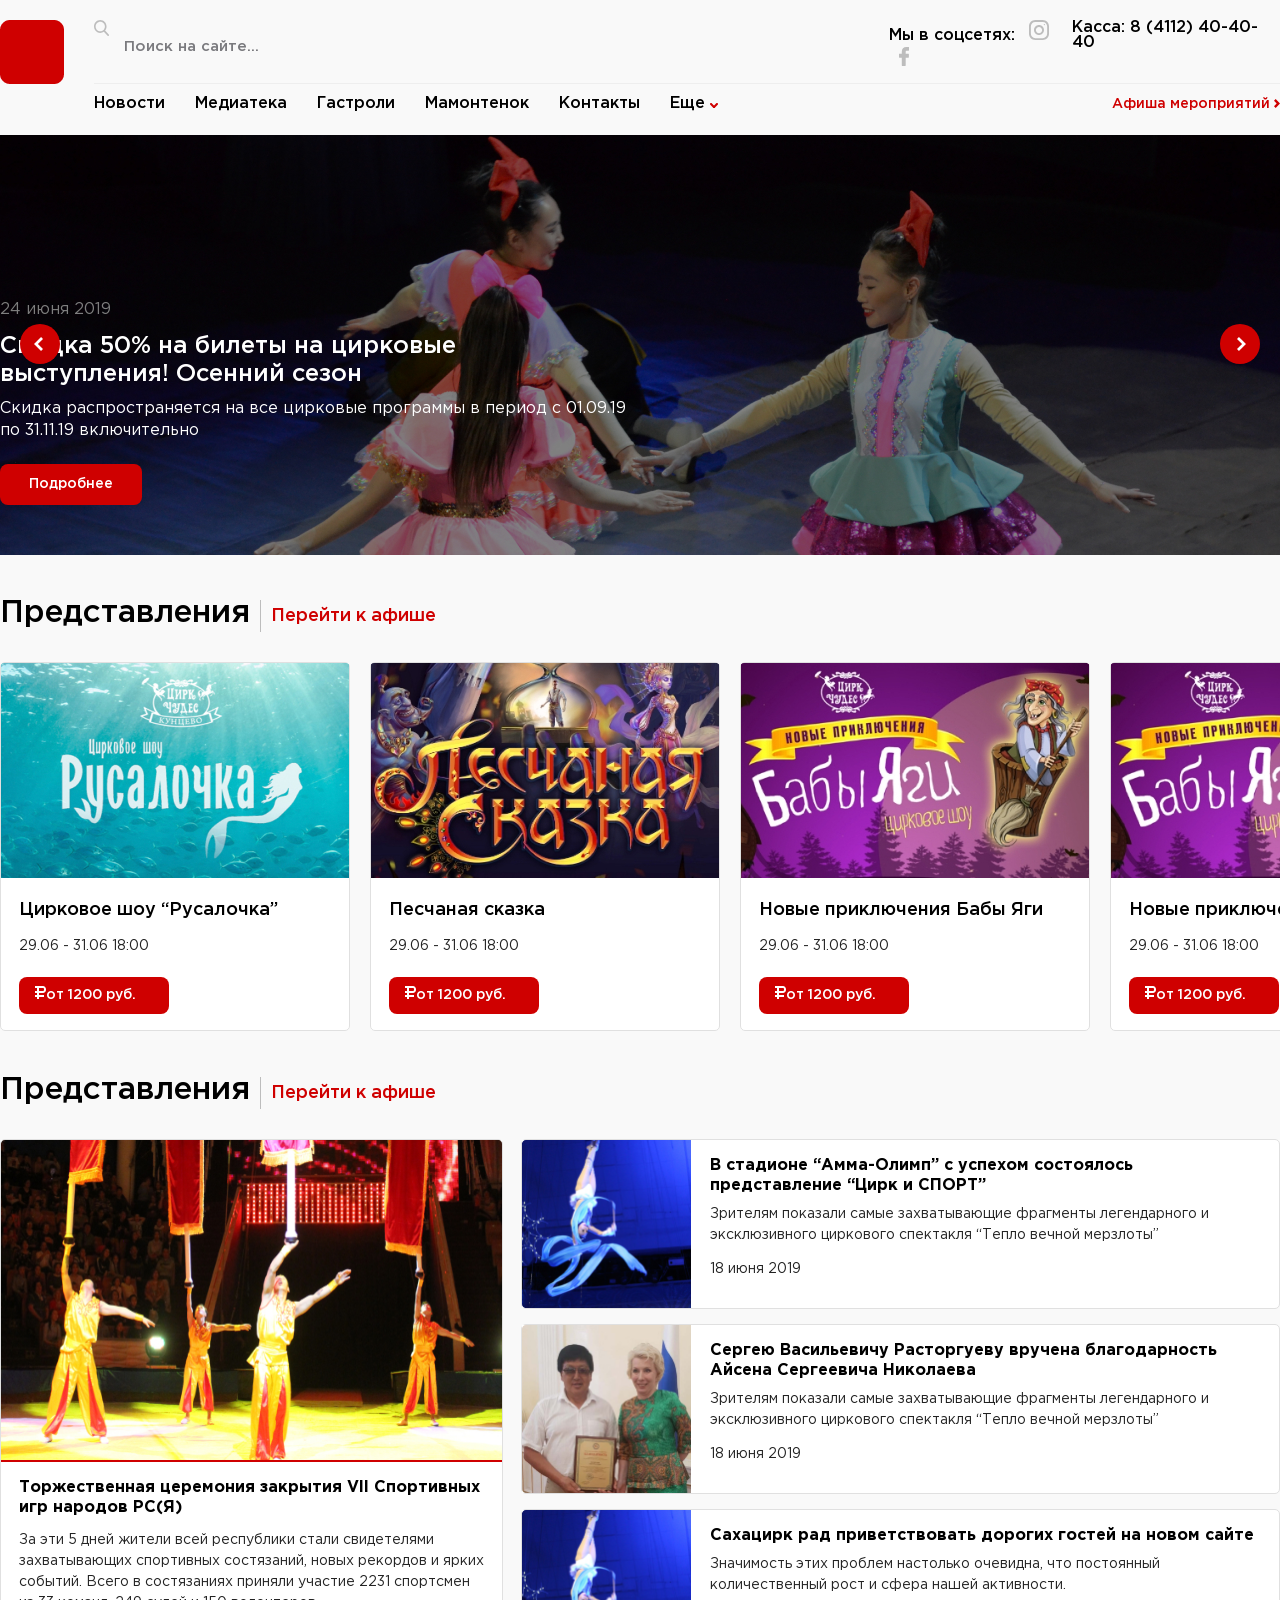
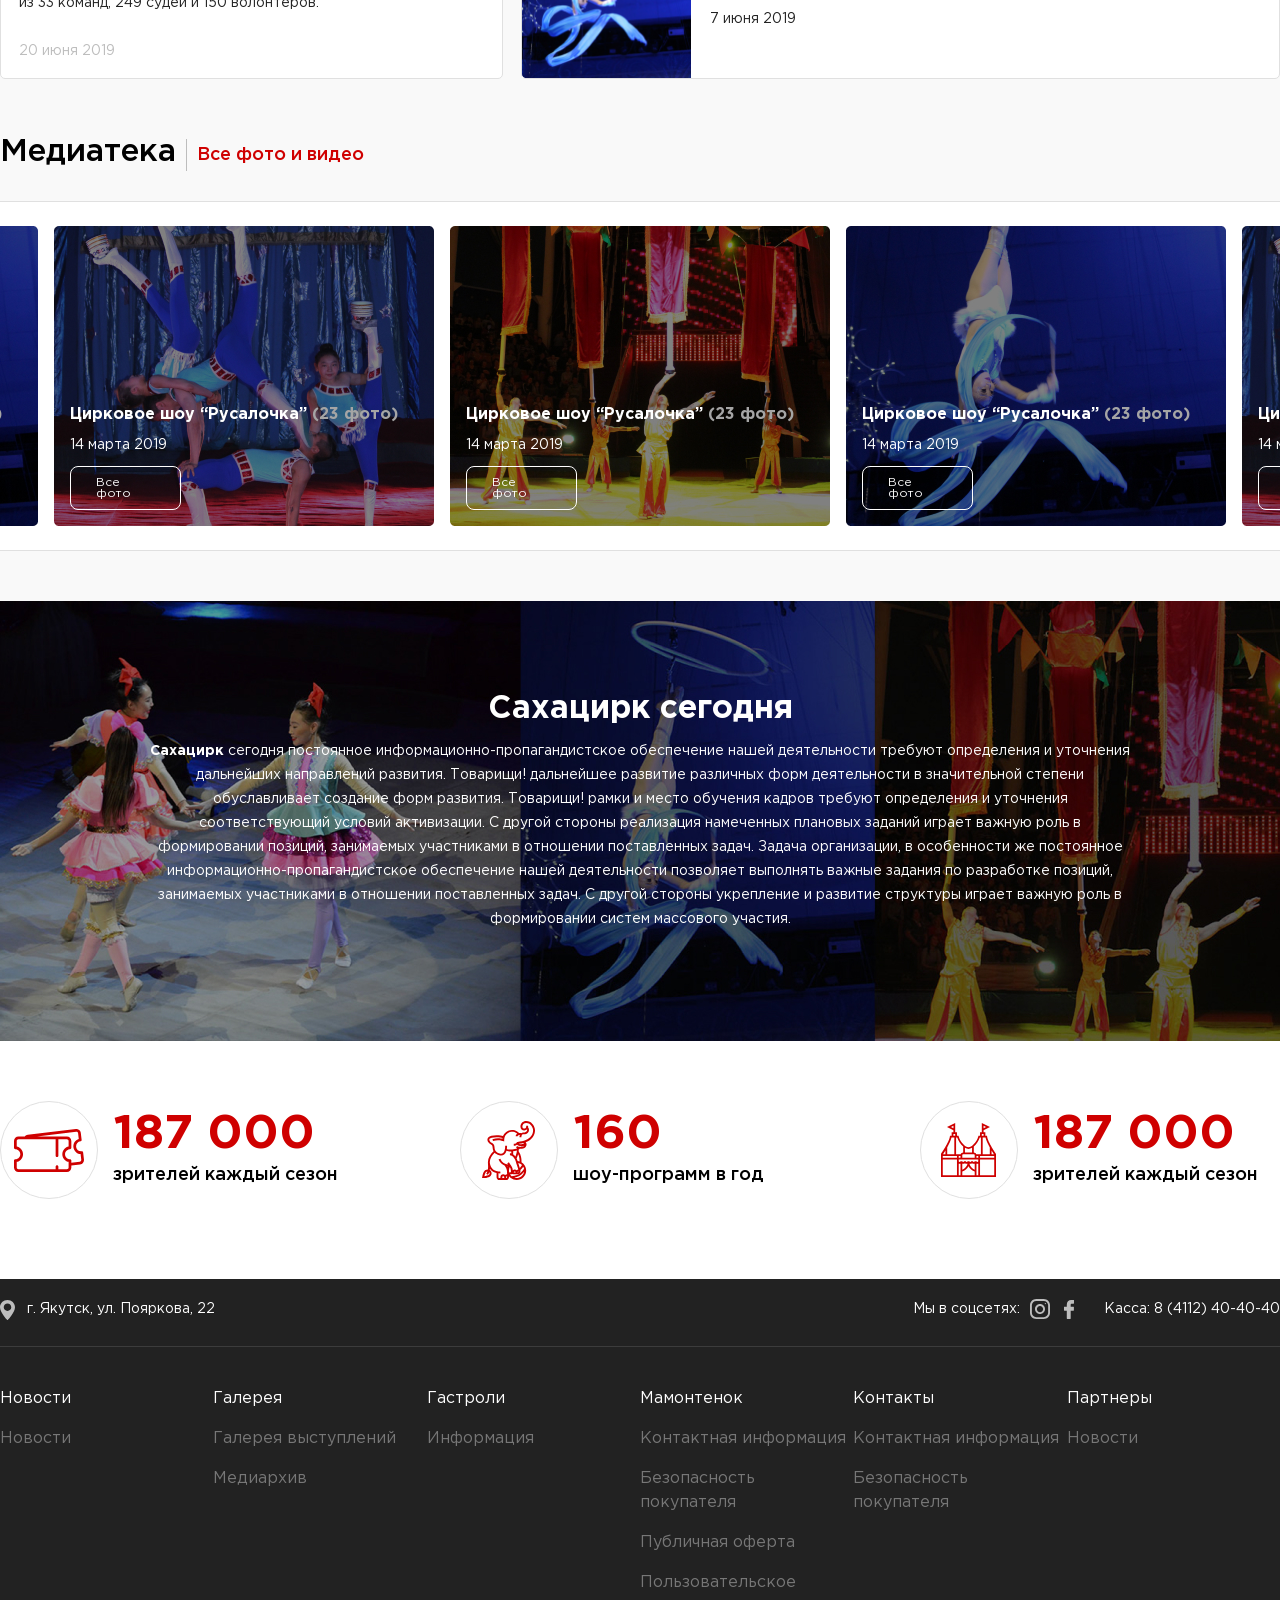
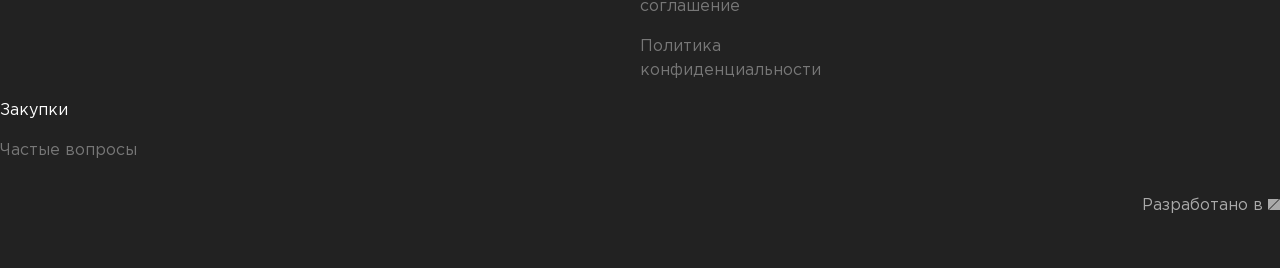
==== index.html @ 63c5b3e1 "цирк" ====
<!DOCTYPE html>
<html lang="ru" dir="ltr">
	<head>
		<meta charset="utf-8">
		<title>Сахацирк</title>
		<link href="https://fonts.googleapis.com/css?family=PT+Sans:400,700|Playfair+Display:400,700&display=swap&subset=cyrillic" rel="stylesheet">
		<link rel="stylesheet" href="vendor/foundation/css/foundation.css">
		<link rel="stylesheet" href="vendor/foundation/css/app.css">
		<link rel="stylesheet" type="text/css" href="vendor/slick/slick.css" />
		<link rel="stylesheet" href="style.css">
	</head>
	<body>
		<div class="wrap">
			<div class="container">
				<div class="header_inner">
					<div class="header_logo">
						<a href="#">
							<div class="header_logo_img">
								<img src="img/logo.png" alt="Бичик">
							</div>
						</a>
					</div>
					<div class="header_menu_inner">
						<div class="header_top_content">
							<form class="loop_inner" action="index.html" method="post">
								<img src="img/loop.svg" alt="">
								<input type="search" class="header_search" name="q" placeholder="Поиск на сайте...">
							</form>
							<div class="header_top_right">
								<div class="social_inner">
									<span>Мы в соцсетях:</span>
									<a href="#"><img src="img/insta.svg" alt="instagram"></a>
									<a href="#"><img src="img/facebook.svg" alt="facebook"></a>
								</div>
								<span>Касса: 8 (4112) 40-40-40</span>
							</div>
							<div class="border"></div>
						</div>
						<div class="header_bottom_content">
							<div class="header_bottom_menu">
								<ul>
									<li><a href="#">Новости</a></li>
									<li><a href="#">Медиатека</a></li>
									<li><a href="#">Гастроли</a></li>
									<li><a href="#">Мамонтенок</a></li>
									<li><a href="#">Контакты</a></li>
									<li><a href="#">Еще <img src="img/header_bottom_arrow.svg" alt=""></a></li>
								</ul>
							</div>
							<a href="#" class="header_afisha">Афиша мероприятий <img src="img/header_right_arrow.svg" alt=""></a>
						</div>
					</div>
				</div>
			</div>

			<!-- slide -->
			<div class="slide_inner">
				<div class="slide_content">
					<a href="#" class="arrow_left">
						<img src="img/arrow_left.svg" alt="">
					</a>
					<div class="slide_block">
						<div class="slide_img" style="background-image:url(./img/slide1.jpg)">
							<div class="slide_container">
								<div class="slide_text">
									<span class="slide_date">24 июня 2019</span>
									<h2>Скидка 50% на билеты на цирковые выступления! Осенний сезон</h2>
									<p>Скидка распространяется на все цирковые программы в период с 01.09.19 по 31.11.19 включительно</p>
									<a href="#">Подробнее</a>
								</div>
							</div>
						</div>
						<div class="slide_img" style="background-image:url(./img/slide1.jpg)">
							<div class="slide_container">
								<div class="slide_text">
									<span class="slide_date">24 июня 2019</span>
									<h2>Скидка 50% на билеты на цирковые выступления! Осенний сезон</h2>
									<p>Скидка распространяется на все цирковые программы в период с 01.09.19 по 31.11.19 включительно</p>
									<a href="#">Подробнее</a>
								</div>
							</div>
						</div>
					</div>
					<a href="#" class="arrow_right">
						<img src="img/arrow_right.svg" alt="">
					</a>
				</div>
			</div>

			<!-- afisha -->
			<div class="afisha_inner">
				<div class="container">
					<div class="title">
						<h4>Представления</h4>
						<div class="line"></div>
						<a href="#">Перейти к афише</a>
					</div>
				</div>
				<div class="afisha_container">
					<div class="afisha_slide">
						<div class="afisha_block">
							<div class="afisha_img" style="background-image:url(./img/afisha1.jpg)"></div>
							<div class="afisha_desc">
								<h3>Цирковое шоу “Русалочка”</h3>
								<div class="afisha_date_inner">
									<span class="afisha_date">29.06 - 31.06</span>
									<span class="afisha_time">18:00</span>
								</div>
								<a href="#">
									<span class="rubl"><img src="img/rubl.svg" alt=""></span>
									от 1200 руб.
								</a>
							</div>
						</div>
						<div class="afisha_block">
							<div class="afisha_img" style="background-image:url(./img/afisha2.jpg)"></div>
							<div class="afisha_desc">
								<h3>Песчаная сказка</h3>
								<div class="afisha_date_inner">
									<span class="afisha_date">29.06 - 31.06</span>
									<span class="afisha_time">18:00</span>
								</div>
								<a href="#">
									<span class="rubl"><img src="img/rubl.svg" alt=""></span>
									от 1200 руб.
								</a>
							</div>
						</div>
						<div class="afisha_block">
							<div class="afisha_img" style="background-image:url(./img/afisha3.jpg)"></div>
							<div class="afisha_desc">
								<h3>Новые приключения Бабы Яги</h3>
								<div class="afisha_date_inner">
									<span class="afisha_date">29.06 - 31.06</span>
									<span class="afisha_time">18:00</span>
								</div>
								<a href="#">
									<span class="rubl"><img src="img/rubl.svg" alt=""></span>
									от 1200 руб.
								</a>
							</div>
						</div>
						<div class="afisha_block">
							<div class="afisha_img" style="background-image:url(./img/afisha3.jpg)"></div>
							<div class="afisha_desc">
								<h3>Новые приключения Бабы Яги</h3>
								<div class="afisha_date_inner">
									<span class="afisha_date">29.06 - 31.06</span>
									<span class="afisha_time">18:00</span>
								</div>
								<a href="#">
									<span class="rubl"><img src="img/rubl.svg" alt=""></span>
									от 1200 руб.
								</a>
							</div>
						</div>
						<div class="afisha_block">
							<div class="afisha_img" style="background-image:url(./img/afisha3.jpg)"></div>
							<div class="afisha_desc">
								<h3>Новые приключения Бабы Яги</h3>
								<div class="afisha_date_inner">
									<span class="afisha_date">29.06 - 31.06</span>
									<span class="afisha_time">18:00</span>
								</div>
								<a href="#">
									<span class="rubl"><img src="img/rubl.svg" alt=""></span>
									от 1200 руб.
								</a>
							</div>
						</div>
						<div class="afisha_block">
							<div class="afisha_img" style="background-image:url(./img/afisha3.jpg)"></div>
							<div class="afisha_desc">
								<h3>Новые приключения Бабы Яги</h3>
								<div class="afisha_date_inner">
									<span class="afisha_date">29.06 - 31.06</span>
									<span class="afisha_time">18:00</span>
								</div>
								<a href="#">
									<span class="rubl"><img src="img/rubl.svg" alt=""></span>
									от 1200 руб.
								</a>
							</div>
						</div>
						<div class="afisha_block">
							<div class="afisha_img" style="background-image:url(./img/afisha3.jpg)"></div>
							<div class="afisha_desc">
								<h3>Новые приключения Бабы Яги</h3>
								<div class="afisha_date_inner">
									<span class="afisha_date">29.06 - 31.06</span>
									<span class="afisha_time">18:00</span>
								</div>
								<a href="#">
									<span class="rubl"><img src="img/rubl.svg" alt=""></span>
									от 1200 руб.
								</a>
							</div>
						</div>
						<div>
						</div>
					</div>
				</div>
			</div>

			<!-- news -->
			<div class="news_inner">
				<div class="container">
					<div class="title">
						<h4>Представления</h4>
						<div class="line"></div>
						<a href="#">Перейти к афише</a>
					</div>
					<div class="news_content">
						<div class="news_big">
							<div class="news_big_block">
								<a href="#" class="news_big_img">
									<img src="img/news_big1.jpg" alt="">
								</a>
								<div class="news_big_desc">
									<a href="#"><h3>Торжественная церемония закрытия VII Спортивных игр народов РС(Я)</h3></a>
									<div class="news_big_desc_content">
										<p>За эти 5 дней жители всей республики стали свидетелями захватывающих спортивных состязаний, новых рекордов и ярких событий. Всего в состязаниях приняли участие 2231 спортсмен из 33 команд, 249 судей и 150 волонтеров.</p>
									</div>
									<span class="news_big_date">20 июня 2019</span>
								</div>
							</div>
						</div>
						<div class="news_small">
							<div class="news_small_block">
								<a href="#" class="news_small_img">
									<img src="img/news_small1.jpg" alt="">
								</a>
								<div class="news_small_desc">
									<a href="#"><h3>В стадионе “Амма-Олимп” с успехом состоялось представление “Цирк и СПОРТ”</h3></a>
									<div class="news_small_content">
										<p>Зрителям показали самые захватывающие фрагменты легендарного и эксклюзивного циркового спектакля “Тепло вечной мерзлоты”</p>
									</div>
									<span class="news_small_date">18 июня 2019</span>
								</div>
							</div>
							<div class="news_small_block">
								<a href="#" class="news_small_img">
									<img src="img/news_small2.jpg" alt="">
								</a>
								<div class="news_small_desc">
									<a href="#"><h3>Сергею Васильевичу Расторгуеву вручена благодарность Айсена Сергеевича Николаева</h3></a>
									<div class="news_small_content">
										<p>Зрителям показали самые захватывающие фрагменты легендарного и эксклюзивного циркового спектакля “Тепло вечной мерзлоты”</p>
									</div>
									<span class="news_small_date">18 июня 2019</span>
								</div>
							</div>
							<div class="news_small_block">
								<a href="#" class="news_small_img">
									<img src="img/news_small3.jpg" alt="">
								</a>
								<div class="news_small_desc">
									<a href="#"><h3>Сахацирк рад приветствовать дорогих гостей на новом сайте</h3></a>
									<div class="news_small_content">
										<p>Значимость этих проблем настолько очевидна, что постоянный количественный рост и сфера нашей активности.</p>
									</div>
									<span class="news_small_date">7 июня 2019</span>
								</div>
							</div>
						</div>
					</div>
				</div>
			</div>

			<!-- media -->
			<div class="media_inner">
				<div class="container">
					<div class="title">
						<h4>Медиатека</h4>
						<div class="line"></div>
						<a href="#">Все фото и видео</a>
					</div>
				</div>
				<div class="media_container">
					<div class="media_slide">
						<div class="media_block">
							<div class="media_img" style="background-image:url(./img/media1.jpg)"></div>
							<div class="media_desc">
								<div class="media_title">
									<h3>Цирковое шоу “Русалочка” <span>(23 фото)</span></h3>
								</div>
								<span class="media_date">14 марта 2019</span>
								<a href="#">Все фото</a>
							</div>
						</div>
						<div class="media_block">
							<div class="media_img" style="background-image:url(./img/media2.jpg)"></div>
							<div class="media_desc">
								<div class="media_title">
									<h3>Цирковое шоу “Русалочка” <span>(23 фото)</span></h3>
								</div>
								<span class="media_date">14 марта 2019</span>
								<a href="#">Все фото</a>
							</div>
						</div>
						<div class="media_block">
							<div class="media_img" style="background-image:url(./img/media3.jpg)"></div>
							<div class="media_desc">
								<div class="media_title">
									<h3>Цирковое шоу “Русалочка” <span>(23 фото)</span></h3>
								</div>
								<span class="media_date">14 марта 2019</span>
								<a href="#">Все фото</a>
							</div>
						</div>
						<div class="media_block">
							<div class="media_img" style="background-image:url(./img/media1.jpg)"></div>
							<div class="media_desc">
								<div class="media_title">
									<h3>Цирковое шоу “Русалочка” <span>(23 фото)</span></h3>
								</div>
								<span class="media_date">14 марта 2019</span>
								<a href="#">Все фото</a>
							</div>
						</div>
						<div class="media_block">
							<div class="media_img" style="background-image:url(./img/media2.jpg)"></div>
							<div class="media_desc">
								<div class="media_title">
									<h3>Цирковое шоу “Русалочка” <span>(23 фото)</span></h3>
								</div>
								<span class="media_date">14 марта 2019</span>
								<a href="#">Все фото</a>
							</div>
						</div>
						<div class="media_block">
							<div class="media_img" style="background-image:url(./img/media3.jpg)"></div>
							<div class="media_desc">
								<div class="media_title">
									<h3>Цирковое шоу “Русалочка” <span>(23 фото)</span></h3>
								</div>
								<span class="media_date">14 марта 2019</span>
								<a href="#">Все фото</a>
							</div>
						</div>
					</div>
				</div>
			</div>

			<!-- banner -->
			<div class="banner_inner" style="background-image:url(./img/banner1.jpg)">
				<div class="banner_container">
					<span class="banner_title">Сахацирк сегодня</span>
					<div class="banner_desc">
						<p><b>Сахацирк</b> сегодня постоянное информационно-пропагандистское обеспечение нашей деятельности требуют определения и уточнения дальнейших направлений развития. Товарищи! дальнейшее развитие различных форм деятельности в значительной степени обуславливает создание форм развития. Товарищи! рамки и место обучения кадров требуют определения и уточнения соответствующий условий активизации. С другой стороны реализация намеченных плановых заданий играет важную роль в формировании позиций, занимаемых участниками в отношении поставленных задач. Задача организации, в особенности же постоянное информационно-пропагандистское обеспечение нашей деятельности позволяет выполнять важные задания по разработке позиций, занимаемых участниками в отношении поставленных задач. С другой стороны укрепление и развитие структуры играет важную роль в формировании систем массового участия.</p>
					</div>
				</div>
			</div>
			<div class="advan_inner">
				<div class="container">
					<div class="advan_content">
						<div class="advan_block">
							<div class="advan_img">
								<div class="advan_circle">
									<img src="img/advan1.svg" alt="">
								</div>
							</div>
							<div class="advan_desc">
								<span class="advan_col">187 000</span>
								<span class="advan_text">зрителей каждый сезон</span>
							</div>
						</div>
						<div class="advan_block">
							<div class="advan_img">
								<div class="advan_circle">
									<img src="img/advan2.svg" alt="">
								</div>
							</div>
							<div class="advan_desc">
								<span class="advan_col">160</span>
								<span class="advan_text">шоу-программ в год</span>
							</div>
						</div>
						<div class="advan_block">
							<div class="advan_img">
								<div class="advan_circle">
									<img src="img/advan3.svg" alt="">
								</div>
							</div>
							<div class="advan_desc">
								<span class="advan_col">187 000</span>
								<span class="advan_text">зрителей каждый сезон</span>
							</div>
						</div>
					</div>
				</div>
			</div>
			<!-- footer -->
			<div class="footer">
				<div class="footer_top_inner">
					<div class="container">
						<div class="footer_top">
							<div class="footer_left">
								<div class="footer_adress">
									<div class="footer_adress_img">
										<img src="img/adress.svg" alt="">
									</div>
									<div class="footer_adress_desc">
										<span>г. Якутск, ул. Пояркова, 22</span>
									</div>
								</div>
							</div>
							<div class="footer_right">
								<div class="footer_social">
									<span>Мы в соцсетях:</span>
									<div class="footer_social_img">
										<a href="#"><img src="img/instagram.svg" alt=""></a>
										<a href="#"><img src="img/ffacebook.svg" alt=""></a>
									</div>
								</div>
								<span class="footer_kassa">Касса: 8 (4112) 40-40-40</span>
							</div>
						</div>
					</div>
				</div>
				<div class="container">
					<div class="footer_bottom">
						<div class="footer_block">
							<span class="footer_block_title">Новости</span>
							<ul>
								<li><a href="#">Новости</a></li>
							</ul>
						</div>
						<div class="footer_block">
							<span class="footer_block_title">Галерея</span>
							<ul>
								<li><a href="#">Галерея выступлений</a></li>
								<li><a href="#">Медиархив</a></li>
							</ul>
						</div>
						<div class="footer_block">
							<span class="footer_block_title">Гастроли</span>
							<ul>
								<li><a href="#">Информация </a></li>
							</ul>
						</div>
						<div class="footer_block">
							<span class="footer_block_title">Мамонтенок</span>
							<ul>
								<li><a href="#">Контактная информация</a></li>
								<li><a href="#">Безопасность покупателя</a></li>
								<li><a href="#">Публичная оферта</a></li>
								<li><a href="#">Пользовательское соглашение</a></li>
								<li><a href="#">Политика конфиденциальности</a></li>
							</ul>
						</div>
						<div class="footer_block">
							<span class="footer_block_title">Контакты</span>
							<ul>
								<li><a href="#">Контактная информация</a></li>
								<li><a href="#">Безопасность покупателя</a></li>
							</ul>
						</div>
						<div class="footer_block">
							<span class="footer_block_title">Партнеры</span>
							<ul>
								<li><a href="#">Новости</a></li>
							</ul>
						</div>
						<div class="footer_block">
							<span class="footer_block_title">Закупки</span>
							<ul>
								<li><a href="#">Частые вопросы</a></li>
							</ul>
						</div>
					</div>
				</div>
				<div class="container">
					<div class="copyright">
						<div class="platforma">
							<a href="#">Разработано в <img src="img/platforma.svg" alt=""></a>
						</div>
					</div>
				</div>
			</div>
		</div>
	</body>

	<script src="vendor/foundation/js/vendor/jquery.js"></script>
	<script src="vendor/foundation/js/vendor/what-input.js"></script>
	<script src="vendor/foundation/js/vendor/foundation.js"></script>
	<script src="vendor/foundation/js/app.js"></script>
	<script type="text/javascript" src="vendor/slick/slick.min.js"></script>
	<script src="main.js"></script>
	<script type="text/javascript">
		$('.header_search').focus(function() {
			$('.border').addClass('active');
		});
		$('.header_search').focusout(function() {
			$('.border').removeClass('active');
		});
		$('.slide_block').slick({
			slidesToShow: 1,
			slidesToScroll: 1,
			arrows: true,
			fade: false,
			dots: false,
			centerMode: false,
			infinite: false,
			prevArrow: $('.arrow_left'),
			nextArrow: $('.arrow_right'),
		});
		$('.media_slide').slick({
			slidesToShow: 4,
			arrows: true,
			fade: false,
			dots: false,
			centerMode: true,
			infinite: true,
			variableWidth: true,
			prevArrow: $('.arrow_left'),
			nextArrow: $('.arrow_right'),
		});
		$('.afisha_slide').slick({
			slidesToShow: 5,
			variableWidth: true,
			arrows: false,
			fade: false,
			centerMode: false,
			infinite: false,
		});
	</script>
</html>
---- style.css ----
@font-face {
	font-family: 'GothamPro';
	src: url('vendor/fonts/GothamPro.eot');
	src: url('vendor/fonts/GothamPro.eot?#iefix') format('embedded-opentype'),
	url('vendor/fonts/GothamPro.woff') format('woff'),
	url('vendor/fonts/GothamPro.ttf') format('truetype');
	font-weight: normal;
	font-style: normal;
}
@font-face {
	font-family: 'GothamPro';
	src: url('vendor/fonts/GothamPro-Medium.eot');
	src: url('vendor/fonts/GothamPro-Medium.eot?#iefix') format('embedded-opentype'),
	url('vendor/fonts/GothamPro-Medium.woff') format('woff'),
	url('vendor/fonts/GothamPro-Medium.ttf') format('truetype');
	font-weight: 500;
	font-style: normal;
}
@font-face {
	font-family: 'GothamPro';
	src: url('vendor/fonts/GothamPro-Bold.eot');
	src: url('vendor/fonts/GothamPro-Bold.eot?#iefix') format('embedded-opentype'),
	url('vendor/fonts/GothamPro-Bold.woff') format('woff'),
	url('vendor/fonts/GothamPro-Bold.ttf') format('truetype');
	font-weight: bold;
	font-style: normal;
}
* {
    box-sizing: border-box;
}
body {
	font-family: 'GothamPro', sans-serif;
	font-size: 14px;
	color: #222222;
	position: relative;
	padding: 0;
	margin: 0;
}
a {
	text-decoration: none;
    color: #000;
}
a:hover {
    text-decoration: none;
    color: #CF0000;
}
ul, ol {
	list-style-type: none;
	padding: 0;
	margin: 0;
}
input::placeholder {
	font-size: 15px;
	text-align: left;
	color: #7A7A7E;
}
input[type="search"]::-webkit-search-decoration,
input[type="search"]::-webkit-search-cancel-button,
input[type="search"]::-webkit-search-results-button,
input[type="search"]::-webkit-search-results-decoration {
	display: none;
}
.wrap {
    background: #F9F9F9;
}
.container {
    margin: 0 auto;
    max-width: 1440px;
}
/* header */
.header_inner {
    display: flex;
    flex-direction: row;
    padding-top: 20px;
    padding-bottom: 20px;
}
.header_logo {
    width: 94px;
}
.header_menu_inner {
    flex: 1;
}
.header_top_content {
    display: flex;
    flex-direction: row;
    border-bottom: 1px solid #eee;
    padding-bottom: 10px;
	position: relative;
}
.header_bottom_content {
    display: flex;
    flex-direction: row;
    justify-content: space-between;
    padding-top: 10px;
}
.header_bottom_menu ul {
    display: flex;
    flex-direction: row;
}
.header_bottom_menu ul li {
    margin-right: 30px;
}
.header_bottom_menu ul li a {
    font-size: 16px;
    font-weight: bold;
    line-height: 15px;
    color: #000;
    font-weight: 500;
}
.header_bottom_menu ul li a:hover {
    color: #CF0000;
}
.loop_inner {
    flex: 1;
    display: flex;
    flex-direction: row;
}
.loop_inner img {
	width: 16px;
}
.loop_inner input[type=search] {
	border: none;
	outline: none;
	font-size: 16px;
	line-height: 15px;
	color: #000;
	background-color: transparent;
	flex: 1;
	padding-left: 15px;
	font-weight: 500;
}
.border {
	display: block;
    position: absolute;
    height: 1px;
    width: 100%;
    top: 100%;
    background: #CF0000;
    transform: scaleX(0);
    transition: transform 0.7s;
    transform-origin:  0% 50%;
}
.border.active {
	transform: scaleX(1);
}
.loop_inner input[type=search]::placeholder {
	font-weight: 500;
}
.header_top_right {
    display: flex;
    flex-direction: row;
    justify-content: space-between;
    width: 33%;
}
.header_top_right span {
	font-size: 16px;
	line-height: 15px;
	color: #000000;
	font-weight: 500;
}
.header_afisha {
    color: #CF0000;
    font-weight: 500;
}
.header_afisha:hover {
    color: #B50000;
}
.social_inner a {
	margin-left: 10px;
}
.social_inner a:hover img svg {
	fill: #CF0000;
}
/* slide */
.slide_img {
	height: 420px;
	width: 100%;
	background-position: center;
	background-repeat: no-repeat;
	background-size: cover;
}
.slide_img img {
	width: 100%;
}
.slide_container {
	max-width: 1440px;
	margin: 0 auto;
	color: #fff;
	width: 100%;
}
.slide_block {
	width: 100%;
	overflow: hidden;
	height: 420px;
    visibility: hidden;
    opacity: 0;
    transition: visibility 0s linear 300ms, opacity 300ms;
}
.slide_block.slick-initialized {
    visibility: visible;
    opacity: 1;
    transition: visibility 0s linear 0s, opacity 300ms;
}
.slide_text {
    display: flex;
    flex-direction: column;
    height: 100%;
    justify-content: flex-end;
	padding-bottom: 50px;
	max-width: 631px;
}
.slide_text a {
	color: #fff;
	background: #CF0000;
	border-radius: 8px;
	padding: 10px 25px;
	font-weight: 500;
	width: 142px;
	text-align: center;
}
.slide_text a:hover {
	background: #B50000;
}
.slide_text h2 {
	font-size: 24px;
	line-height: 28px;
	color: #FFFFFF;
	margin-top: 12px;
	margin-bottom: 10px;
	font-weight: 500;
}
.slide_text p {
	font-size: 16px;
	line-height: 22px;
	color: #FFFFFF;
	margin-bottom: 22px;
	margin-top: 0;
}
.slide_date {
	font-size: 16px;
	line-height: 20px;
	color: #7E7E7E;
}
.arrow_left {
	width: 40px;
	height: 40px;
	display: flex;
	align-items: center;
	justify-content: center;
	position: absolute;
	left: 20px;
	top: 45%;
	background: #CF0000;
	border-radius: 50%;
	z-index: 11;
	padding-right: 3px;
}
.arrow_right:hover, .arrow_right:hover {
	background: #B50000;
}
.arrow_right {
	width: 40px;
	height: 40px;
	display: flex;
	align-items: center;
	justify-content: center;
	position: absolute;
	right: 20px;
	top: 45%;
	background: #CF0000;
	border-radius: 50%;
	z-index: 11;
	padding-left: 3px;
}
.slide_content {
	position: relative;
}
.slide_block .slick-dots {
	position: absolute;
	display: flex;
	flex-direction: row;
	right: 200px;
	bottom: 50px;
}
.slide_block .slick-dots li {
	display: flex;
	align-items: center;
	justify-content: center;
	margin-right: 12px;
}
.slide_block .slick-dots li button {
	background: #808080;
	border-radius: 50%;
	width: 6px;
	height: 6px;
	text-indent: -1000px;
	cursor: pointer;
}
.slide_block .slick-dots li.slick-active button {
	background: #CF0000;
	border-radius: 50%;
	width: 12px;
	height: 12px;
}
/* title */
.title {
	display: flex;
	flex-direction: row;
	margin-top: 45px;
	margin-bottom: 30px;
}
.title h4 {
	font-size: 32px;
	line-height: 26px;
	font-weight: 500;
	color: #000000;
	margin: 0;
}
.title a {
	font-weight: 500;
	font-size: 18px;
	line-height: 26px;
	color: #CF0000;
	padding-top: 3px;
}
.title a:hover {
	color: #B50000;
}
.line {
	margin-left: 10px;
	margin-right: 10px;
	width: 1px;
	height: 32px;
	background: #BDBDBD;
}
/* afisha */
.afisha_container {
	max-width: 100%;
	overflow: hidden;
	height: 370px;
}
.afisha_block {
	background: #FFFFFF;
	border: 1px solid #E0E0E0;
	box-sizing: border-box;
	border-radius: 5px;
	width: 350px!important;
	display: flex;
	flex-direction: column;
	margin-right: 20px;
}
.afisha_img {
	height: 215px;
	width: 100%;
	background-size: cover;
	background-repeat: no-repeat;
	background-position: center;
}
.afisha_desc h3 {
	font-size: 18px;
	line-height: 32px;
	color: #000000;
	font-weight: 500;
	margin-top: 0;
	margin-bottom: 10px;
}
.afisha_slide {
	overflow: hidden;
	visibility: hidden;
	opacity: 1;
	transition: visibility 0s linear 300ms, opacity 300ms;
}
.afisha_slide.slick-initialized {
    visibility: visible;
    opacity: 1;
    transition: visibility 0s linear 0s, opacity 300ms;
}
.afisha_slide .slick-list  {
	max-width: 1440px;
	margin: 0 auto;
	width: 100%;
	overflow: visible;
}
.afisha_desc {
	padding: 16px 18px;
}
.afisha_desc a {
	background: #CF0000;
	border-radius: 8px;
	padding: 8px 16px;
	color: #fff;
	font-weight: 500;
	max-width: 150px;
	display: flex;
	flex-direction: row;
	align-items: center;
	margin-top: 20px;
}
.afisha_desc a:hover {
	background: #B50000;
}
.afisha_desc img {
	margin-right: 15px;
}
/* news */
.news_content {
	display: flex;
	flex-direction: row;
}
.news_big {
	width: 40%;
	padding-right: 9px;
}
.news_big_block {
	background-color: #fff;
	border: 1px solid #E0E0E0;
	border-radius: 5px;
	display: flex;
	flex-direction: column;
}
.news_big_img {
	border-bottom: 2px solid #CF0000;
}
.news_big_img img {
	width: 100%;
	height: 320px;
}
.news_big_date {
	font-size: 14px;
	line-height: 22px;
	color: #BDBDBD;
}
.news_big_desc {
    padding: 16px 18px;
	display: flex;
	flex-direction: column;
}
.news_big_desc a:hover h3 {
	color: #CF0000;
}
.news_big_desc h3 {
	margin-top: 0;
	margin-bottom: 12px;
	font-size: 16px;
	line-height: 20px;
	color: #000000;
}
.news_big_desc_content {
	height: 110px;
}
.news_big_desc_content p {
	margin-top: 0;
}
.news_small {
	width: 60%;
	padding-left: 9px;
}
.news_small_block {
	display: flex;
	flex-direction: row;
	height: 170px;
	margin-bottom: 15px;
	background-color: #fff;
	border: 1px solid #E0E0E0;
	border-radius: 5px;
}
.news_small_desc {
	flex: 1;
	padding: 16px 18px;
}
.news_small_img {
	width: 170px;
}
.news_small_desc h3 {
	font-size: 16px;
	line-height: 20px;
	color: #000000;
	margin-top: 0;
	margin-bottom: 8px;
}
.news_small_desc a:hover h3 {
	color: #CF0000;
}
.news_small_img img {
	height: 100%;
}
.news_small_content p {
	margin-top: 0;
	margin-bottom: 13px;
}
/* media */
.media_block {
    display: flex;
    flex-direction: column;
    width: 380px!important;
    height: 300px;
    position: relative;
    border-radius: 5px;
    justify-content: flex-end;
    margin-left: 8px;
    margin-right: 8px;
}
.media_img {
	position: absolute;
	width: 100%;
	height: 100%;
	background-repeat: no-repeat;
	background-size: cover;
	background-position: center;
}
.media_desc {
	display: flex;
	flex-direction: column;
	z-index: 11;
	color: #fff;
	padding: 16px;
}
.media_desc a {
	color: #fff;
	font-size: 12px;
	line-height: 11px;
	color: #FFFFFF;
	padding: 10px 25px;
	border: 1px solid #fff;
	border-radius: 8px;
	width: 111px;
}
.media_desc a:hover {
	background-color: #CF0000;
	border-color: transparent;
}
.media_slide {
	visibility: hidden;
    opacity: 0;
    transition: visibility 0s linear 300ms, opacity 300ms;
}
.media_slide.slick-initialized {
    visibility: visible;
    opacity: 1;
    transition: visibility 0s linear 0s, opacity 300ms;
}
.media_container {
	border-top: 1px solid #E0E0E0;
	border-bottom: 1px solid #E0E0E0;
	background-color: #fff;
	padding-top: 24px;
	padding-bottom: 24px;
	height: 350px;
	overflow: hidden;
}
.media_date {
	margin-bottom: 10px;
}
.media_title {
}
.media_title h3 {
	font-size: 16px;
	line-height: 20px;
	color: #FFFFFF;
	margin-bottom: 10px;
	margin-top: 10px;
}
.media_title h3 span {
	color: #A5A5A5;
}
/* banner */
.banner_inner {
	background-repeat: no-repeat;
	background-size: cover;
	background-position: center;
	height: 440px;
	display: flex;
	justify-content: center;
	align-items: center;
	color: #fff;
	margin-top: 50px;
}
.banner_container {
	max-width: 980px;
	text-align: center;
}
.banner_title {
	font-size: 32px;
	line-height: 24px;
	text-align: center;
	color: #FFFFFF;
	font-weight: bold;
	margin-bottom: 38px;
}
.banner_desc {
	font-size: 14px;
	line-height: 24px;
	text-align: center;
	color: #FFFFFF;
}
/* advantages */
.advan_inner {
	background-color: #fff;
	padding-top: 60px;
	padding-bottom: 80px;
}
.advan_content {
	display: flex;
	flex-direction: row;
	margin-left: -50px;
	margin-right: -50px;
}
.advan_block {
	display: flex;
	flex-direction: row;
	width: 33.3333%;
	padding-left: 50px;
	padding-right: 50px;
}
.advan_img {
	width: 98px;
	height: 98px;
}
.advan_circle {
	width: 100%;
	height: 100%;
	border: 1px solid #E0E0E0;
	border-radius: 50%;
	display: flex;
	align-items: center;
	justify-content: center;
}
.advan_desc {
	display: flex;
	flex-direction: column;
	justify-content: center;
	padding-left: 15px;
}
.advan_col {
	font-size: 48px;
	line-height: normal;
	display: flex;
	color: #CF0000;
	margin-top: 0;
	margin-bottom: 4px;
	font-weight: bold;
}
.advan_text {
	font-size: 18px;
	line-height: 26px;
	display: flex;
	font-weight: 500;
	color: #000000;
}
/* footer */
.footer {
	background-color: #222;
	color: #fff;
}
.footer_top {
	display: flex;
	flex-direction: row;
	justify-content: space-between;
	padding-top: 20px;
	padding-bottom: 20px;
}
.footer_top_inner {
	border-bottom: 1px solid #3C3C3C;
}
.footer_adress {
	display: flex;
	flex-direction: row;
}
.footer_adress_img {
	display: flex;
	align-items: center;
	justify-content: center;
	padding-right: 12px;
}
.footer_right {
	display: flex;
	flex-direction: row;
}
.footer_social {
	display: flex;
	flex-direction: row;
	padding-right: 30px;
}
.footer_social_img a {
	margin-left: 10px;
}
.footer_social_img a:hover img svg {
	fill: #CF0000;
}
.footer_bottom {
	display: flex;
	flex-direction: row;
	flex-wrap: wrap;
	padding-top: 40px;
}
.footer_block {
	width: 16.6666%;
	font-size: 16px;
	line-height: 24px;
}
.footer_block_title {
	color: #fff;
	margin-bottom: 16px;
	display: flex;
}
.footer_block ul li {
	margin-bottom: 16px;
}
.footer_block ul li a {
	color: #777777;
}
.footer_block ul li a:hover {
	color: #fff;
}
.copyright {
	padding-bottom: 50px;
}
.platforma {
	display: flex;
    justify-content: flex-end;
	font-size: 16px;
	padding-top: 15px;
}
.platforma a {
	color: #aaa;
}
.platforma a img {
	margin-left: 10px;
}
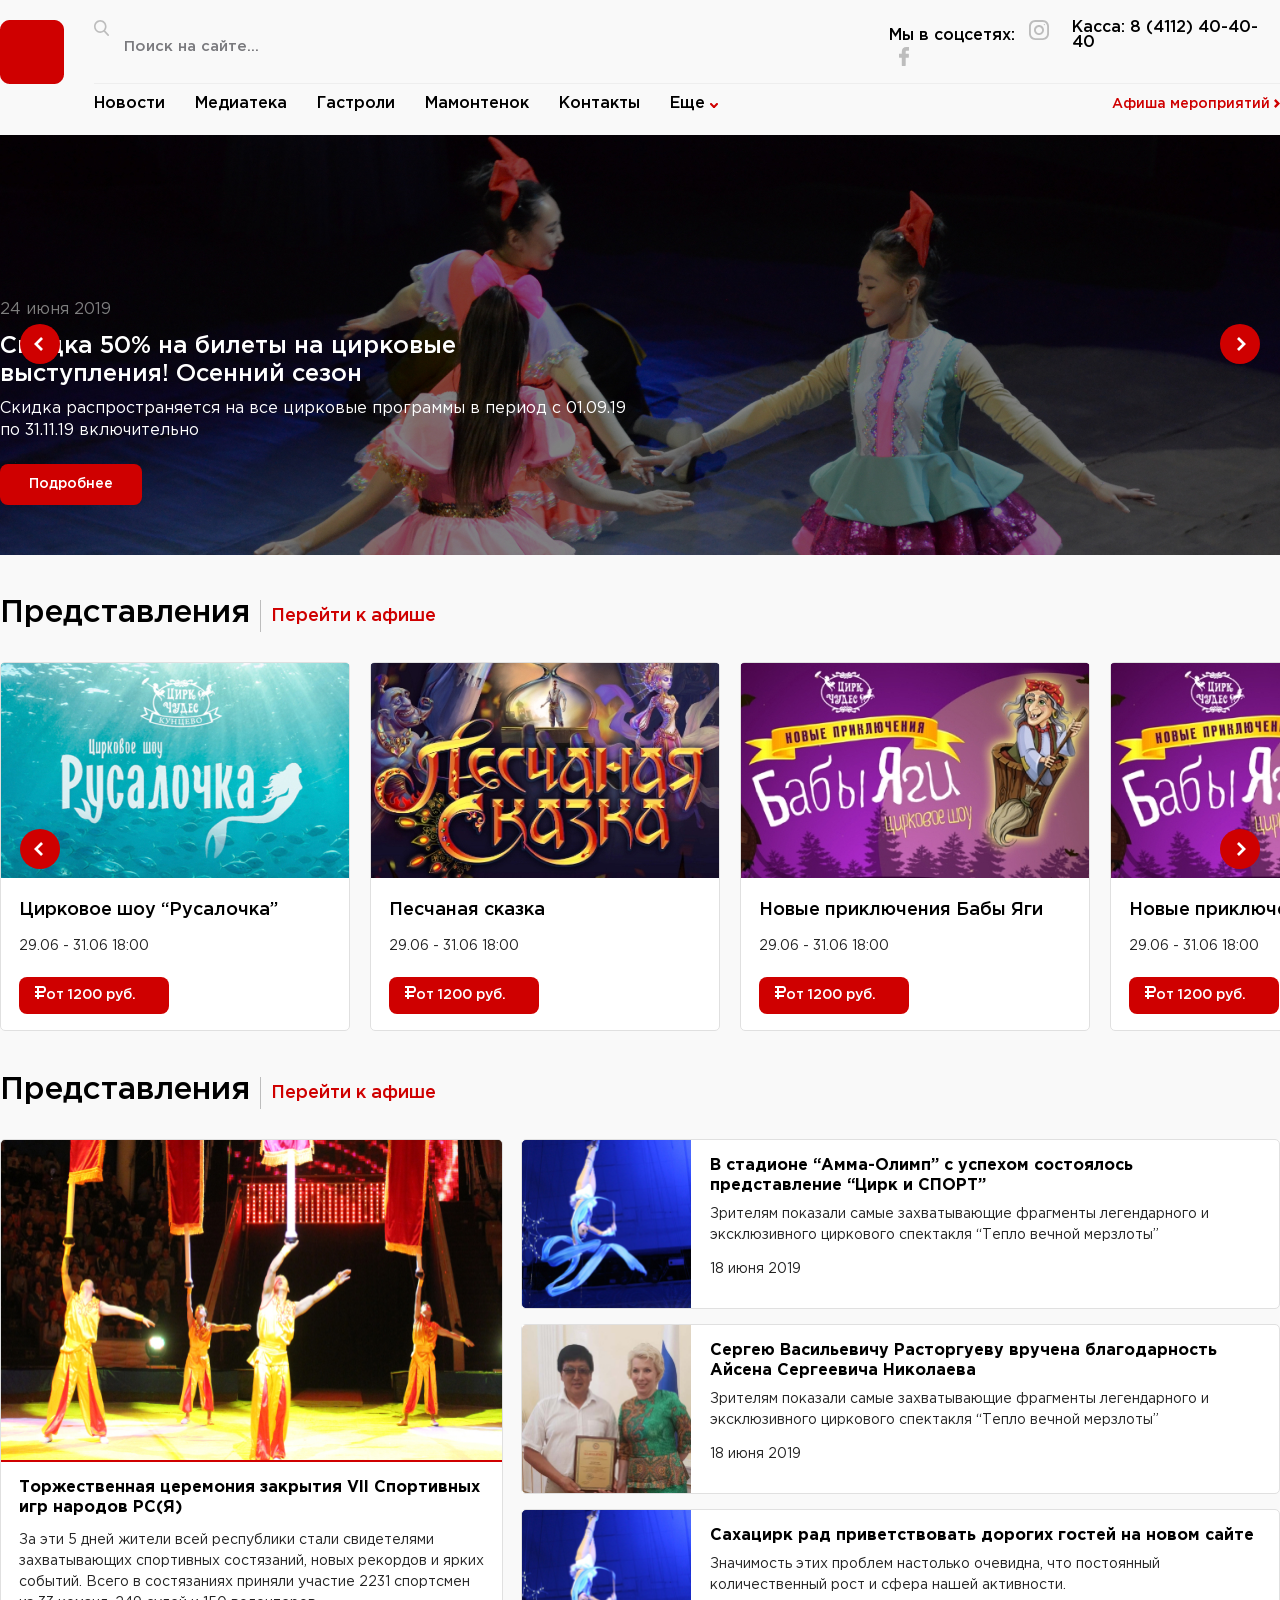
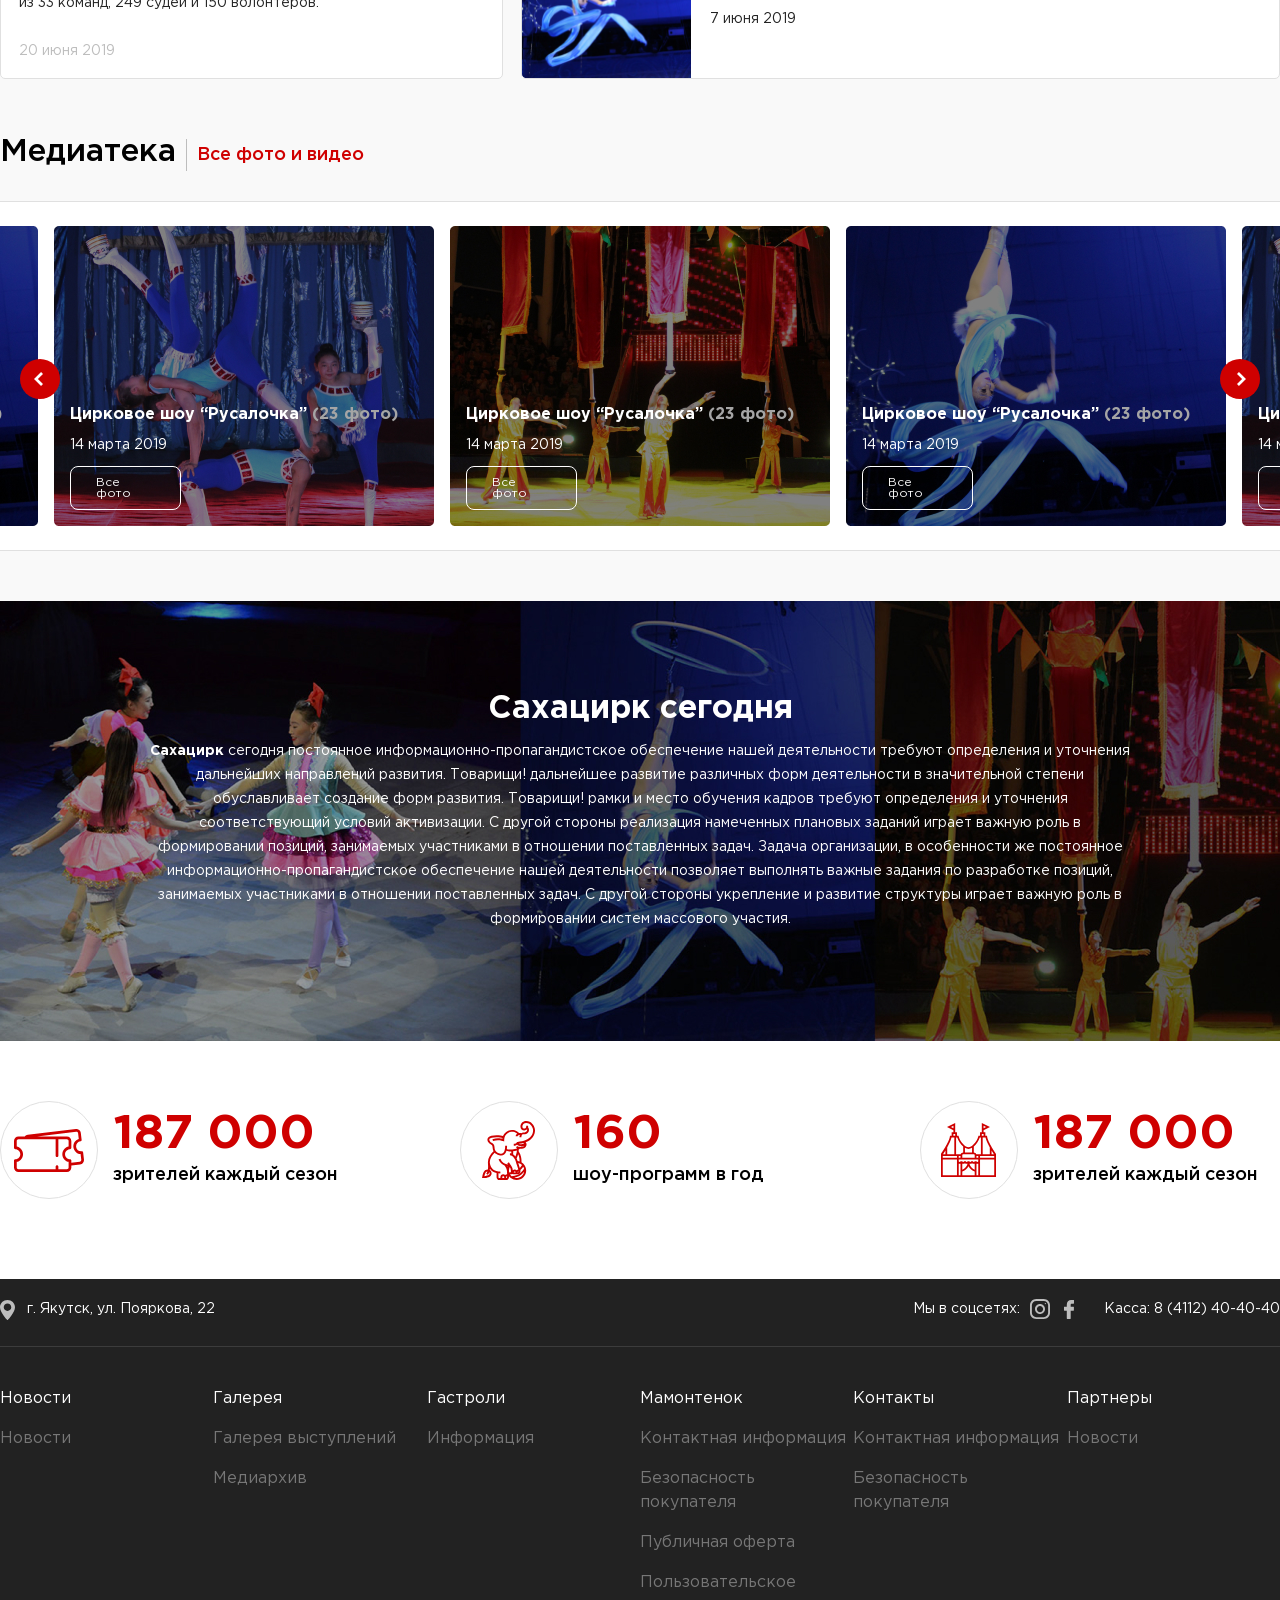
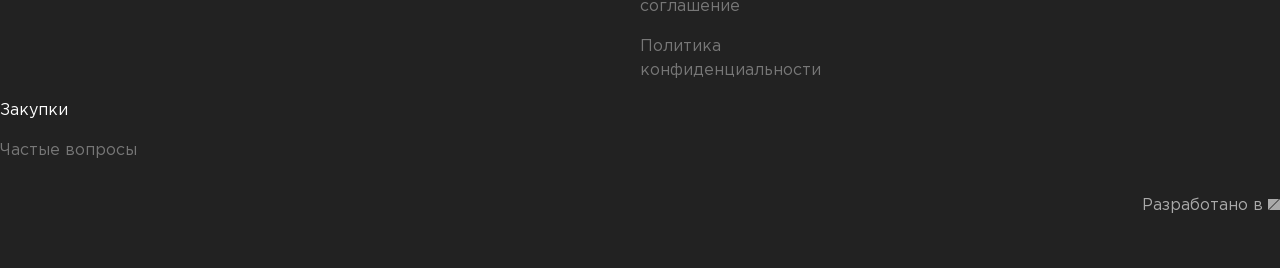
==== commit e13623ec: "arrow" ====
--- a/index.html
+++ b/index.html
@@ -97,6 +97,9 @@
 					</div>
 				</div>
 				<div class="afisha_container">
+					<a href="#" class="afisha_arrow_left">
+						<img src="img/arrow_left.svg" alt="">
+					</a>
 					<div class="afisha_slide">
 						<div class="afisha_block">
 							<div class="afisha_img" style="background-image:url(./img/afisha1.jpg)"></div>
@@ -199,6 +202,9 @@
 						<div>
 						</div>
 					</div>
+					<a href="#" class="afisha_arrow_right">
+						<img src="img/arrow_right.svg" alt="">
+					</a>
 				</div>
 			</div>
 
@@ -277,6 +283,9 @@
 					</div>
 				</div>
 				<div class="media_container">
+					<a href="#" class="media_arrow_left">
+						<img src="img/arrow_left.svg" alt="">
+					</a>
 					<div class="media_slide">
 						<div class="media_block">
 							<div class="media_img" style="background-image:url(./img/media1.jpg)"></div>
@@ -339,6 +348,9 @@
 							</div>
 						</div>
 					</div>
+					<a href="#" class="media_arrow_right">
+						<img src="img/arrow_right.svg" alt="">
+					</a>
 				</div>
 			</div>
 
@@ -513,16 +525,18 @@
 			centerMode: true,
 			infinite: true,
 			variableWidth: true,
-			prevArrow: $('.arrow_left'),
-			nextArrow: $('.arrow_right'),
+			prevArrow: $('.media_arrow_left'),
+			nextArrow: $('.media_arrow_right'),
 		});
 		$('.afisha_slide').slick({
 			slidesToShow: 5,
 			variableWidth: true,
-			arrows: false,
+			arrows: true,
 			fade: false,
 			centerMode: false,
 			infinite: false,
+			prevArrow: $('.afisha_arrow_left'),
+			nextArrow: $('.afisha_arrow_right'),
 		});
 	</script>
 </html>
--- a/style.css
+++ b/style.css
@@ -241,7 +241,7 @@
 	line-height: 20px;
 	color: #7E7E7E;
 }
-.arrow_left {
+.arrow_left, .afisha_arrow_left, .media_arrow_left {
 	width: 40px;
 	height: 40px;
 	display: flex;
@@ -255,10 +255,10 @@
 	z-index: 11;
 	padding-right: 3px;
 }
-.arrow_right:hover, .arrow_right:hover {
+.arrow_left:hover, .arrow_right:hover {
 	background: #B50000;
 }
-.arrow_right {
+.arrow_right, .afisha_arrow_right, .media_arrow_right {
 	width: 40px;
 	height: 40px;
 	display: flex;
@@ -338,6 +338,7 @@
 	max-width: 100%;
 	overflow: hidden;
 	height: 370px;
+	position: relative;
 }
 .afisha_block {
 	background: #FFFFFF;
@@ -547,6 +548,7 @@
 	padding-bottom: 24px;
 	height: 350px;
 	overflow: hidden;
+	position: relative;
 }
 .media_date {
 	margin-bottom: 10px;
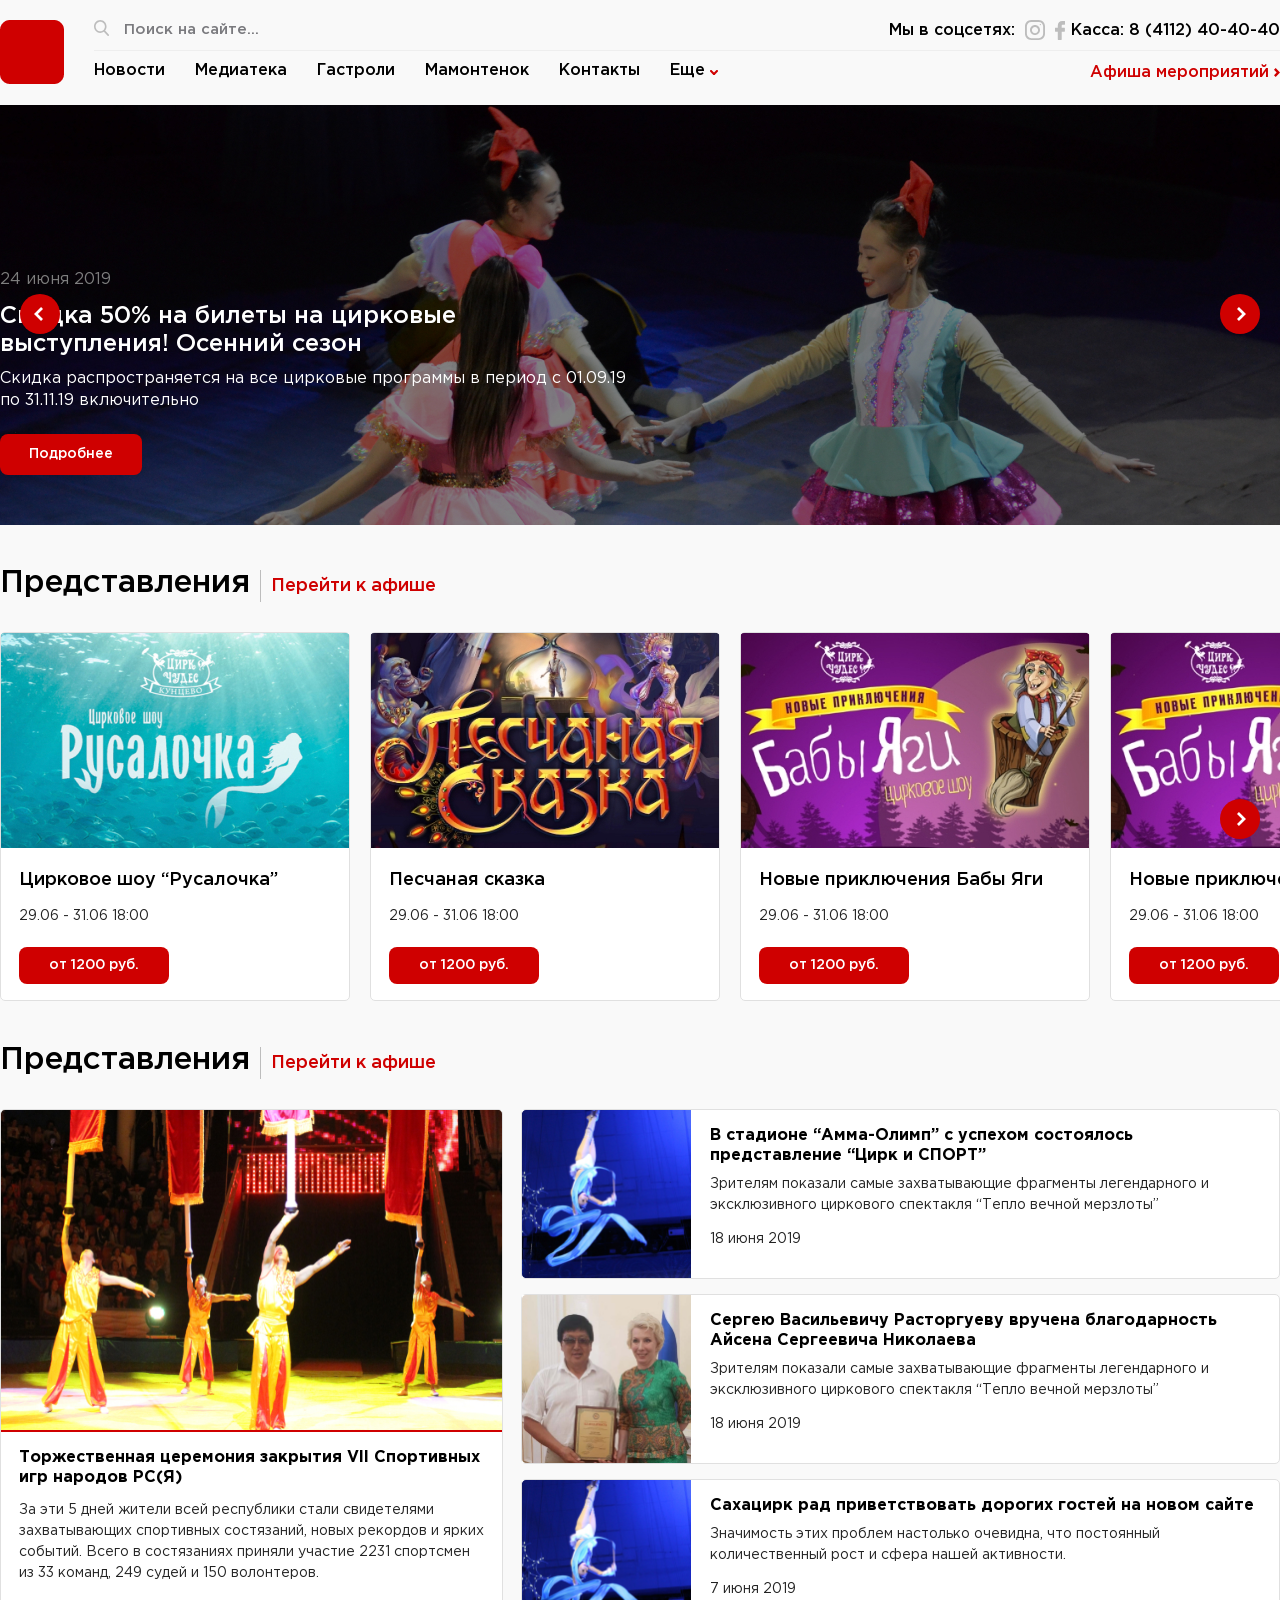
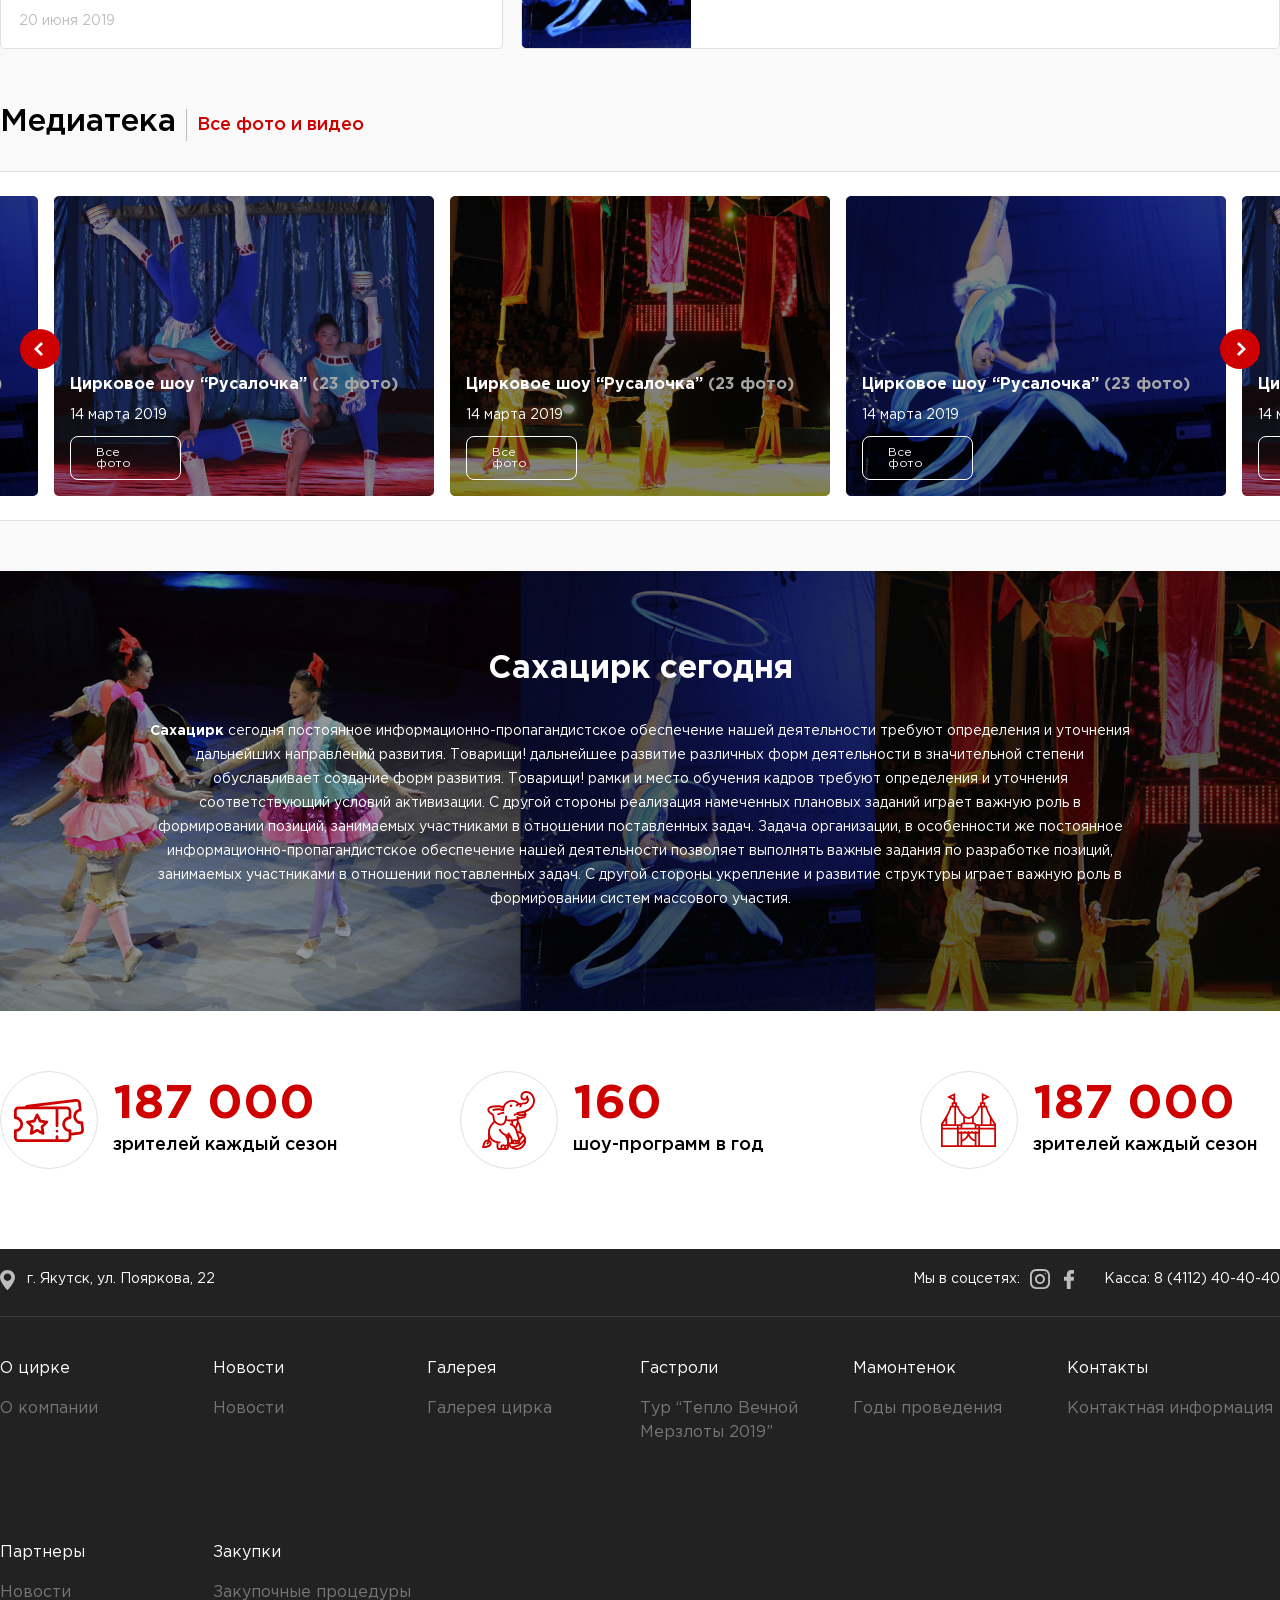
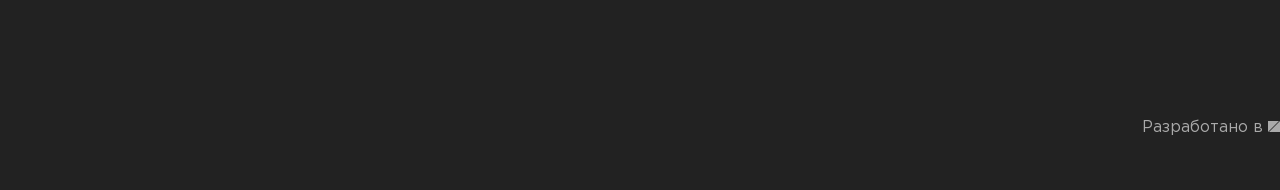
==== commit 57d361c5: "main" ====
--- a/index.html
+++ b/index.html
@@ -109,10 +109,7 @@
 									<span class="afisha_date">29.06 - 31.06</span>
 									<span class="afisha_time">18:00</span>
 								</div>
-								<a href="#">
-									<span class="rubl"><img src="img/rubl.svg" alt=""></span>
-									от 1200 руб.
-								</a>
+								<a href="#">от 1200 руб.</a>
 							</div>
 						</div>
 						<div class="afisha_block">
@@ -123,10 +120,7 @@
 									<span class="afisha_date">29.06 - 31.06</span>
 									<span class="afisha_time">18:00</span>
 								</div>
-								<a href="#">
-									<span class="rubl"><img src="img/rubl.svg" alt=""></span>
-									от 1200 руб.
-								</a>
+								<a href="#">от 1200 руб.</a>
 							</div>
 						</div>
 						<div class="afisha_block">
@@ -137,10 +131,7 @@
 									<span class="afisha_date">29.06 - 31.06</span>
 									<span class="afisha_time">18:00</span>
 								</div>
-								<a href="#">
-									<span class="rubl"><img src="img/rubl.svg" alt=""></span>
-									от 1200 руб.
-								</a>
+								<a href="#">от 1200 руб.</a>
 							</div>
 						</div>
 						<div class="afisha_block">
@@ -151,10 +142,7 @@
 									<span class="afisha_date">29.06 - 31.06</span>
 									<span class="afisha_time">18:00</span>
 								</div>
-								<a href="#">
-									<span class="rubl"><img src="img/rubl.svg" alt=""></span>
-									от 1200 руб.
-								</a>
+								<a href="#">от 1200 руб.</a>
 							</div>
 						</div>
 						<div class="afisha_block">
@@ -165,10 +153,7 @@
 									<span class="afisha_date">29.06 - 31.06</span>
 									<span class="afisha_time">18:00</span>
 								</div>
-								<a href="#">
-									<span class="rubl"><img src="img/rubl.svg" alt=""></span>
-									от 1200 руб.
-								</a>
+								<a href="#">от 1200 руб.</a>
 							</div>
 						</div>
 						<div class="afisha_block">
@@ -179,10 +164,7 @@
 									<span class="afisha_date">29.06 - 31.06</span>
 									<span class="afisha_time">18:00</span>
 								</div>
-								<a href="#">
-									<span class="rubl"><img src="img/rubl.svg" alt=""></span>
-									от 1200 руб.
-								</a>
+								<a href="#">от 1200 руб.</a>
 							</div>
 						</div>
 						<div class="afisha_block">
@@ -193,10 +175,7 @@
 									<span class="afisha_date">29.06 - 31.06</span>
 									<span class="afisha_time">18:00</span>
 								</div>
-								<a href="#">
-									<span class="rubl"><img src="img/rubl.svg" alt=""></span>
-									от 1200 руб.
-								</a>
+								<a href="#">от 1200 руб.</a>
 							</div>
 						</div>
 						<div>
@@ -433,6 +412,12 @@
 				<div class="container">
 					<div class="footer_bottom">
 						<div class="footer_block">
+							<span class="footer_block_title">О цирке</span>
+							<ul>
+								<li><a href="#">О компании</a></li>
+							</ul>
+						</div>
+						<div class="footer_block">
 							<span class="footer_block_title">Новости</span>
 							<ul>
 								<li><a href="#">Новости</a></li>
@@ -441,31 +426,25 @@
 						<div class="footer_block">
 							<span class="footer_block_title">Галерея</span>
 							<ul>
-								<li><a href="#">Галерея выступлений</a></li>
-								<li><a href="#">Медиархив</a></li>
+								<li><a href="#">Галерея цирка</a></li>
 							</ul>
 						</div>
 						<div class="footer_block">
 							<span class="footer_block_title">Гастроли</span>
 							<ul>
-								<li><a href="#">Информация </a></li>
+								<li><a href="#">Тур “Тепло Вечной Мерзлоты 2019”</a></li>
 							</ul>
 						</div>
 						<div class="footer_block">
 							<span class="footer_block_title">Мамонтенок</span>
 							<ul>
+								<li><a href="#">Годы проведения</a></li>
+							</ul>
+						</div>
+						<div class="footer_block">
+							<span class="footer_block_title">Контакты</span>
+							<ul>
 								<li><a href="#">Контактная информация</a></li>
-								<li><a href="#">Безопасность покупателя</a></li>
-								<li><a href="#">Публичная оферта</a></li>
-								<li><a href="#">Пользовательское соглашение</a></li>
-								<li><a href="#">Политика конфиденциальности</a></li>
-							</ul>
-						</div>
-						<div class="footer_block">
-							<span class="footer_block_title">Контакты</span>
-							<ul>
-								<li><a href="#">Контактная информация</a></li>
-								<li><a href="#">Безопасность покупателя</a></li>
 							</ul>
 						</div>
 						<div class="footer_block">
@@ -477,7 +456,7 @@
 						<div class="footer_block">
 							<span class="footer_block_title">Закупки</span>
 							<ul>
-								<li><a href="#">Частые вопросы</a></li>
+								<li><a href="#">Закупочные процедуры</a></li>
 							</ul>
 						</div>
 					</div>
--- a/style.css
+++ b/style.css
@@ -153,22 +153,32 @@
     width: 33%;
 }
 .header_top_right span {
-	font-size: 16px;
-	line-height: 15px;
-	color: #000000;
-	font-weight: 500;
+    font-size: 16px;
+    line-height: 15px;
+    color: #000000;
+    font-weight: 500;
+    display: flex;
+    align-items: center;
 }
 .header_afisha {
     color: #CF0000;
     font-weight: 500;
+	font-size: 16px;
 }
 .header_afisha:hover {
     color: #B50000;
 }
+.social_inner {
+	display: flex;
+	align-items: center;
+	justify-content: center;
+	flex-direction: row;
+}
 .social_inner a {
 	margin-left: 10px;
-}
-.social_inner a:hover img svg {
+	display: flex;
+}
+.social_inner a:hover svg path {
 	fill: #CF0000;
 }
 /* slide */
@@ -244,7 +254,7 @@
 .arrow_left, .afisha_arrow_left, .media_arrow_left {
 	width: 40px;
 	height: 40px;
-	display: flex;
+	display: flex!important;
 	align-items: center;
 	justify-content: center;
 	position: absolute;
@@ -255,6 +265,9 @@
 	z-index: 11;
 	padding-right: 3px;
 }
+.afisha_arrow_left.slick-disabled {
+	display: none!important;
+}
 .arrow_left:hover, .arrow_right:hover {
 	background: #B50000;
 }
@@ -386,16 +399,17 @@
 	padding: 16px 18px;
 }
 .afisha_desc a {
-	background: #CF0000;
-	border-radius: 8px;
-	padding: 8px 16px;
-	color: #fff;
-	font-weight: 500;
-	max-width: 150px;
-	display: flex;
-	flex-direction: row;
-	align-items: center;
-	margin-top: 20px;
+    background: #CF0000;
+    border-radius: 8px;
+    padding: 8px 16px;
+    color: #fff;
+    font-weight: 500;
+    max-width: 150px;
+    display: flex;
+    flex-direction: row;
+    align-items: center;
+    margin-top: 20px;
+    justify-content: center;
 }
 .afisha_desc a:hover {
 	background: #B50000;
@@ -553,8 +567,6 @@
 .media_date {
 	margin-bottom: 10px;
 }
-.media_title {
-}
 .media_title h3 {
 	font-size: 16px;
 	line-height: 20px;
@@ -582,12 +594,14 @@
 	text-align: center;
 }
 .banner_title {
-	font-size: 32px;
-	line-height: 24px;
-	text-align: center;
-	color: #FFFFFF;
-	font-weight: bold;
-	margin-bottom: 38px;
+    font-size: 32px;
+    line-height: 24px;
+    text-align: center;
+    color: #FFFFFF;
+    font-weight: bold;
+    margin-bottom: 38px;
+    display: flex;
+    justify-content: center;
 }
 .banner_desc {
 	font-size: 14px;
@@ -686,7 +700,7 @@
 .footer_social_img a {
 	margin-left: 10px;
 }
-.footer_social_img a:hover img svg {
+.footer_social_img a:hover svg path {
 	fill: #CF0000;
 }
 .footer_bottom {
@@ -699,6 +713,7 @@
 	width: 16.6666%;
 	font-size: 16px;
 	line-height: 24px;
+	margin-bottom: 80px;
 }
 .footer_block_title {
 	color: #fff;
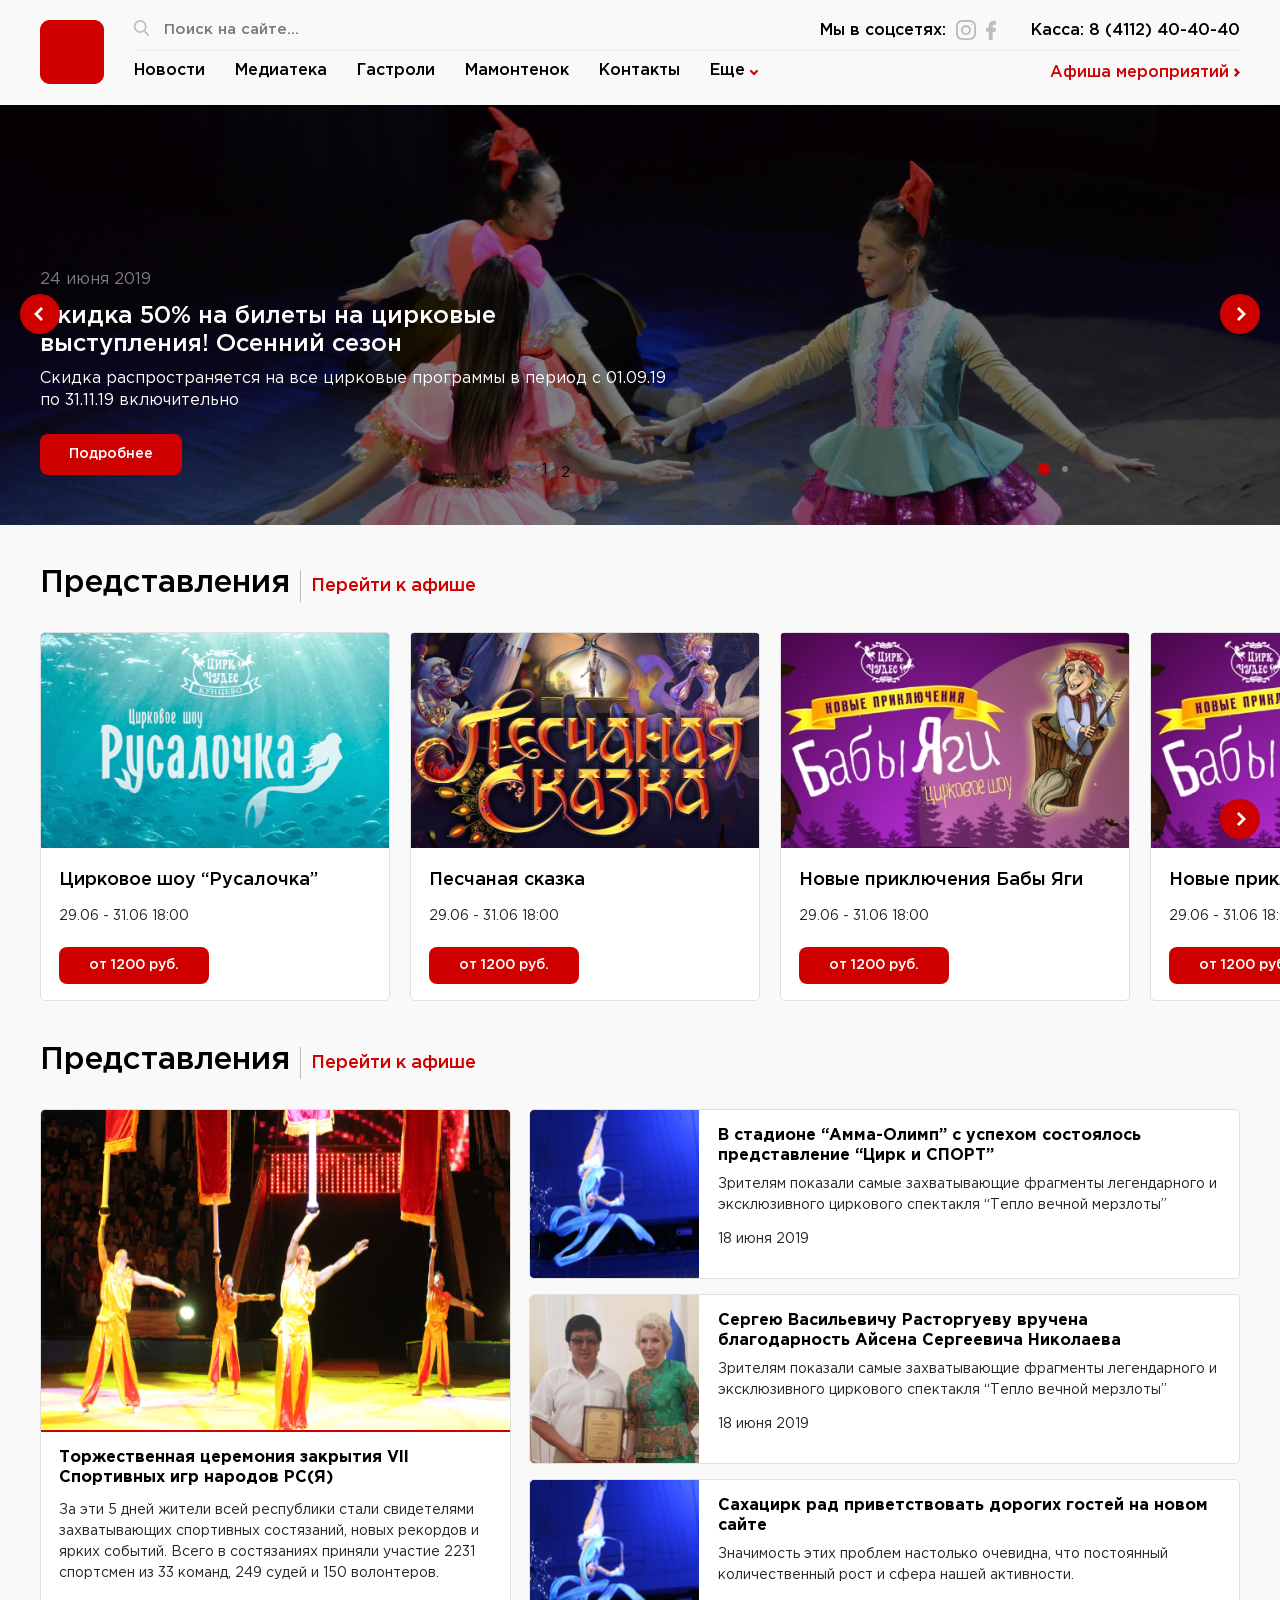
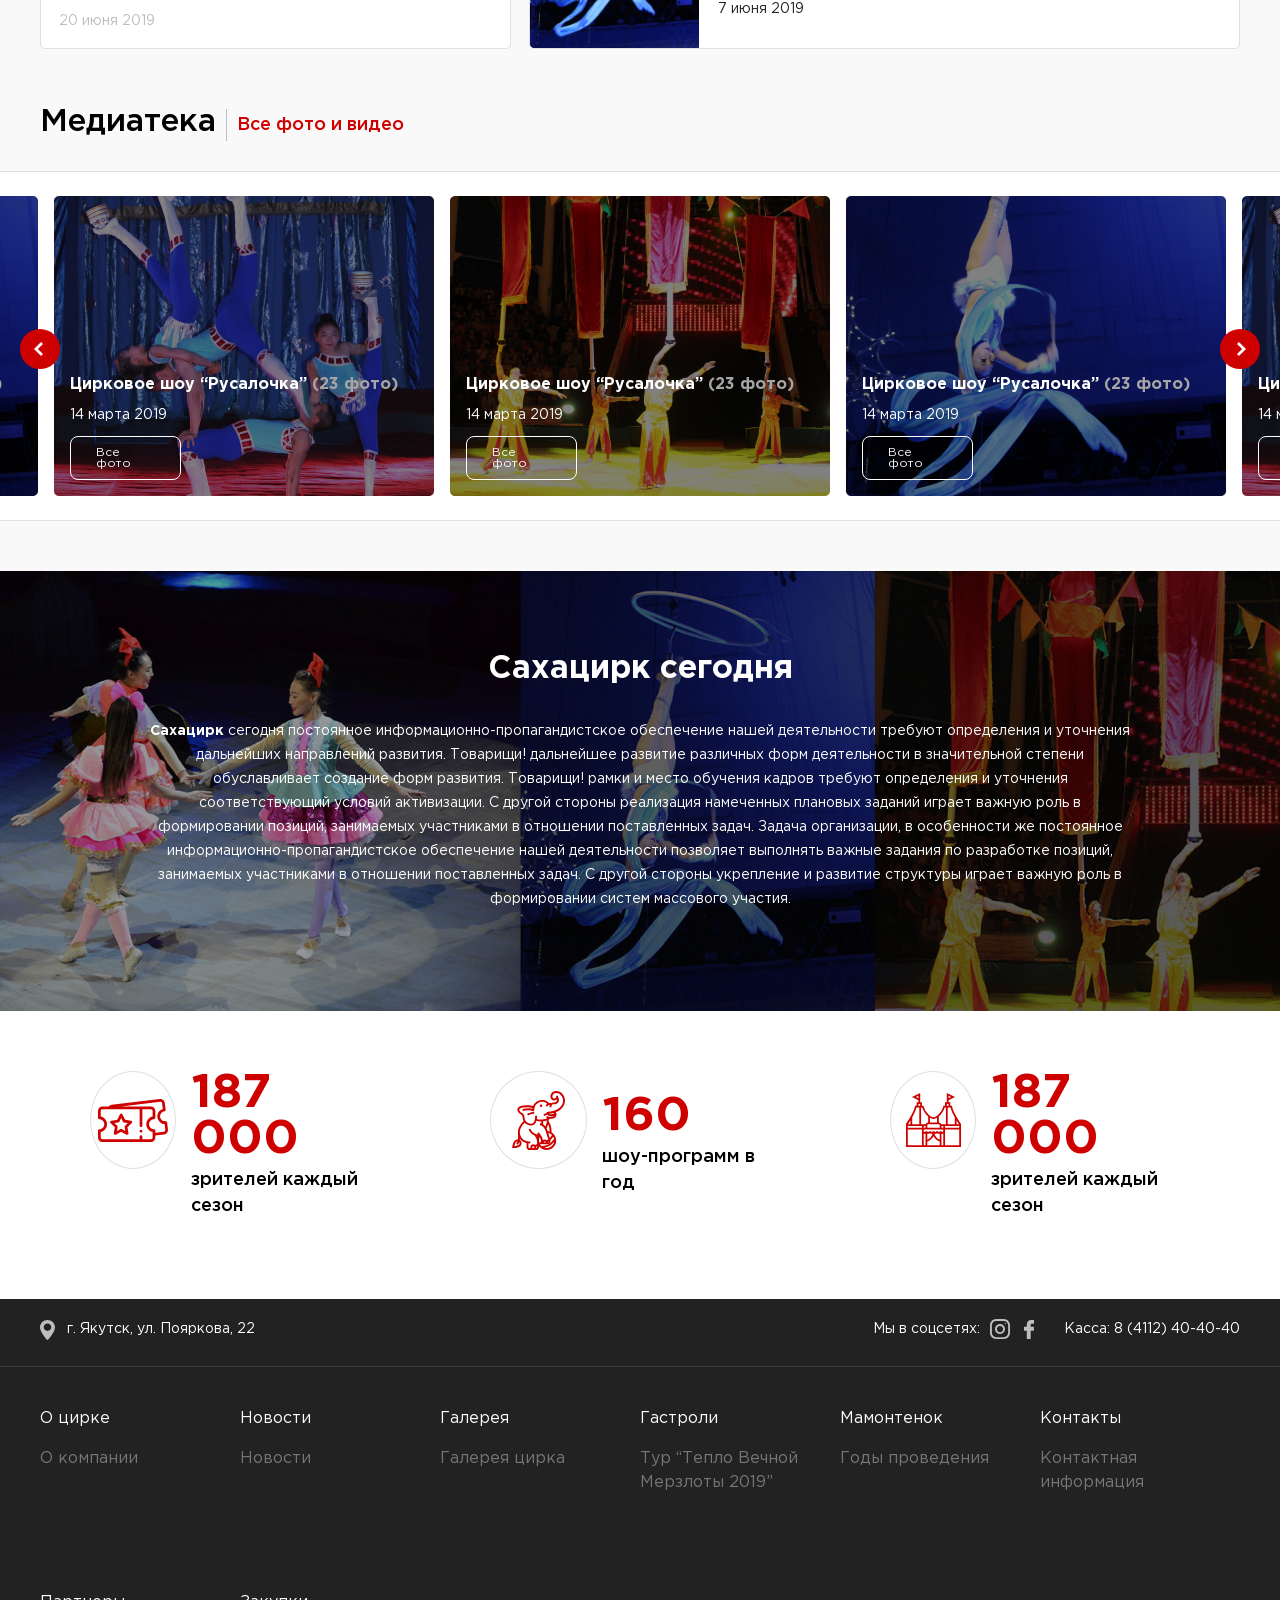
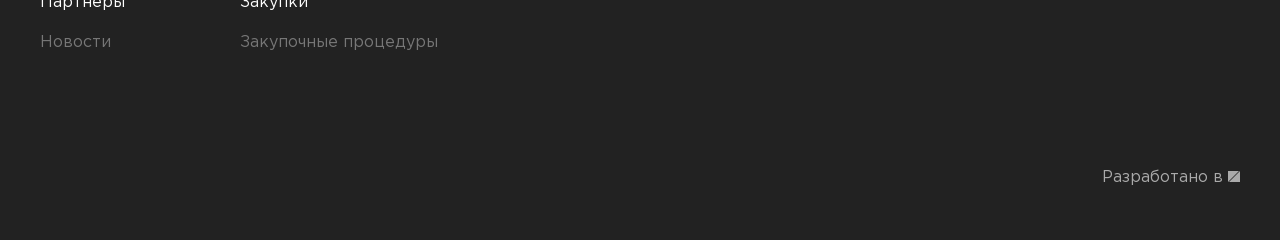
==== commit 921274bb: "new" ====
--- a/index.html
+++ b/index.html
@@ -490,7 +490,7 @@
 			slidesToScroll: 1,
 			arrows: true,
 			fade: false,
-			dots: false,
+			dots: true,
 			centerMode: false,
 			infinite: false,
 			prevArrow: $('.arrow_left'),
--- a/style.css
+++ b/style.css
@@ -492,6 +492,7 @@
 	color: #000000;
 	margin-top: 0;
 	margin-bottom: 8px;
+	font-family: "GothamPro", sans-serif;
 }
 .news_small_desc a:hover h3 {
 	color: #CF0000;
@@ -744,3 +745,19 @@
 .platforma a img {
 	margin-left: 10px;
 }
+@media (max-width: 1560px) {
+	.advan_content {
+		margin: 0;
+	}
+}
+@media (max-width: 1440px) {
+	.container, .slide_container, .afisha_slide .slick-list {
+		max-width: 1200px;
+	}
+	.header_top_right {
+		width: 38%;
+	}
+}
+@media (max-width: 1320px) {
+
+}
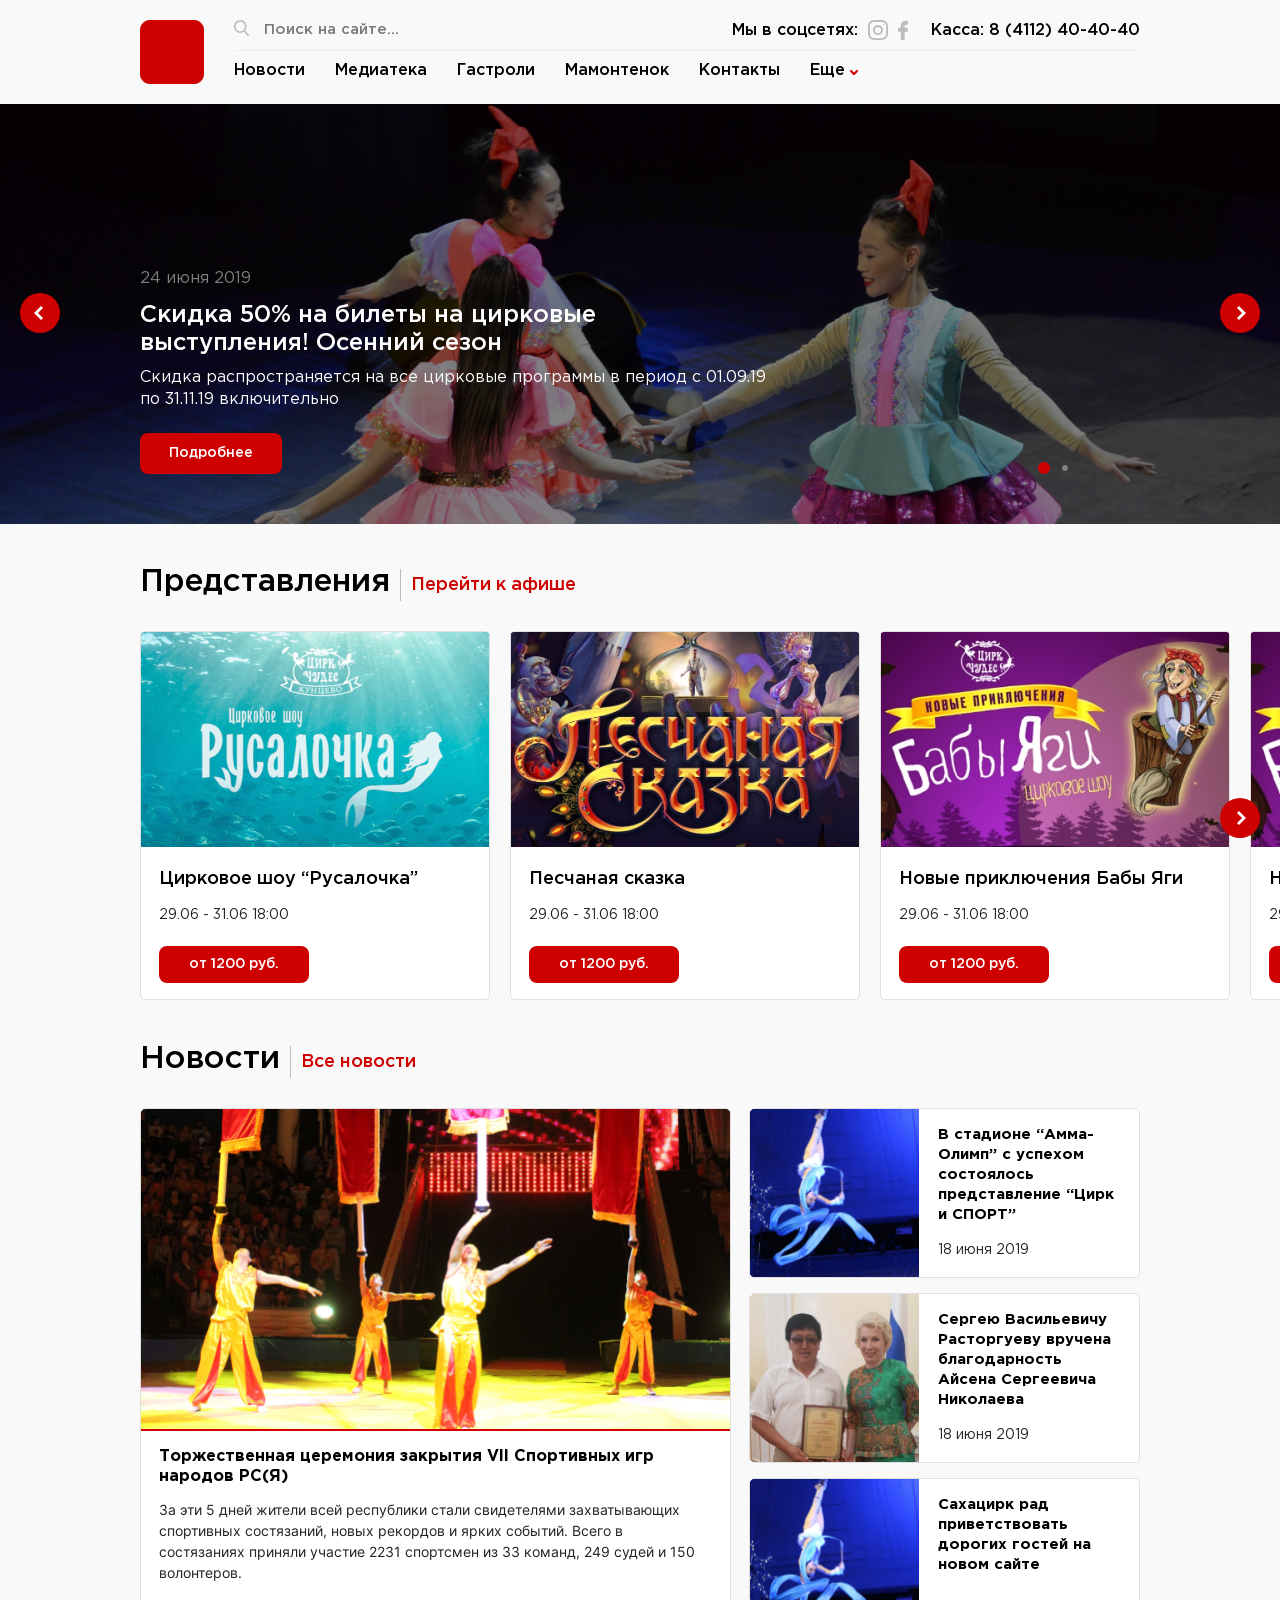
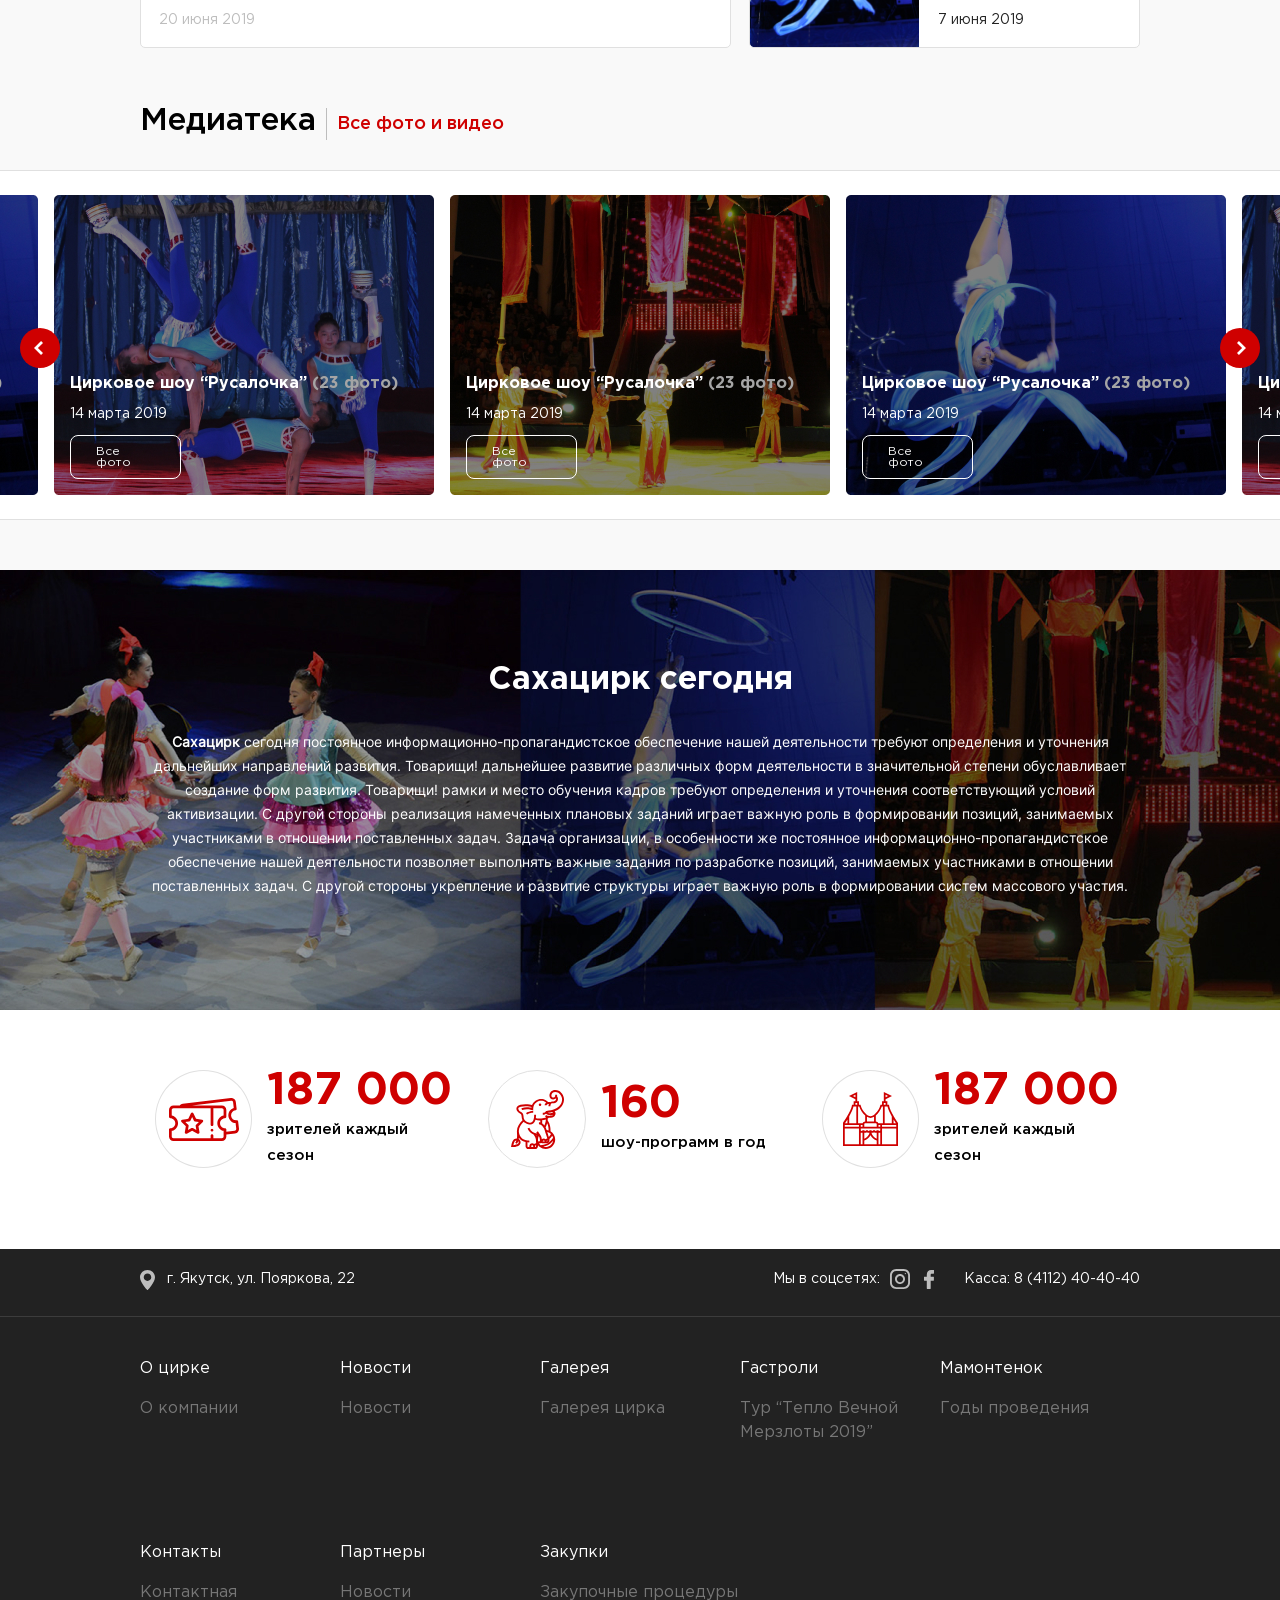
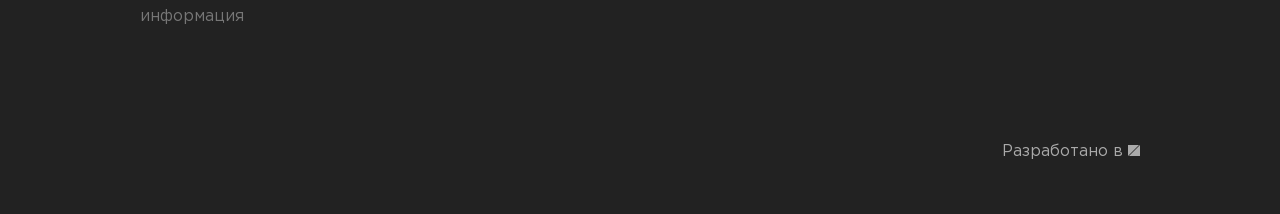
==== commit 40e1e009: "mobile main" ====
--- a/index.html
+++ b/index.html
@@ -11,7 +11,7 @@
 	</head>
 	<body>
 		<div class="wrap">
-			<div class="container">
+			<div class="header_container">
 				<div class="header_inner">
 					<div class="header_logo">
 						<a href="#">
@@ -44,12 +44,34 @@
 									<li><a href="#">Гастроли</a></li>
 									<li><a href="#">Мамонтенок</a></li>
 									<li><a href="#">Контакты</a></li>
-									<li><a href="#">Еще <img src="img/header_bottom_arrow.svg" alt=""></a></li>
+									<li><a href="#" data-toggle="dropdown">Еще <img src="img/header_bottom_arrow.svg" alt=""></a></li>
 								</ul>
-							</div>
+								<div class="dropdown-pane dropdown_menu" id="dropdown" data-dropdown data-auto-focus="true" data-close-on-click="true" data-close-on-click-inside="true">
+									<ul>
+										<li><a href="#">О цирке</a></li>
+										<li><a href="#">Награды</a></li>
+										<li><a href="#">Партнеры</a></li>
+										<li><a href="#">Закупки</a></li>
+									</ul>
+								</div>
+							</div>
+							<a href="#" class="afisha_mobile">Афиша мероприятий <img src="img/header_right_arrow.svg" alt=""></a>
+						</div>
+					</div>
+					<div class="header_mobile_menu">
+						<ul>
+							<li><a href="#">Новости</a></li>
+							<li><a href="#">Медиатека</a></li>
+							<li><a href="#">Гастроли</a></li>
 							<a href="#" class="header_afisha">Афиша мероприятий <img src="img/header_right_arrow.svg" alt=""></a>
-						</div>
-					</div>
+						</ul>
+						<span>Касса: 8 (4112) 40-40-40</span>
+					</div>
+					<form class="loop_inner_mobile" action="index.html" method="post">
+						<input type="search" class="header_search" name="q" placeholder="Поиск на сайте...">
+						<div class="search"></div>
+					</form>
+					<a href="#" class="burger_mobile" data-toggle="offCanvasTop1"><img src="img/burger.svg" alt=""></a>
 				</div>
 			</div>
 
@@ -191,9 +213,9 @@
 			<div class="news_inner">
 				<div class="container">
 					<div class="title">
-						<h4>Представления</h4>
+						<h4>Новости</h4>
 						<div class="line"></div>
-						<a href="#">Перейти к афише</a>
+						<a href="#">Все новости</a>
 					</div>
 					<div class="news_content">
 						<div class="news_big">
@@ -469,6 +491,68 @@
 					</div>
 				</div>
 			</div>
+		</div>
+		<div class="off-canvas-wrapper">
+		    <div class="off-canvas position-top" id="offCanvasTop1" data-off-canvas>
+			    <div class="canvas_content">
+					<div class="canvas_menu">
+						<div class="canvas_menu_block">
+							<ul>
+								<li><a href="#" class="canvas_menu_title">О цирке</a></li>
+								<li><a href="#">О компании</a></li>
+							</ul>
+						</div>
+						<div class="canvas_menu_block">
+							<ul>
+								<li><a href="#" class="canvas_menu_title">Новости</a></li>
+								<li><a href="#">Новости</a></li>
+							</ul>
+						</div>
+						<div class="canvas_menu_block">
+							<ul>
+								<li><a href="#" class="canvas_menu_title">Галерея</a></li>
+								<li><a href="#">Галерея цирка</a></li>
+							</ul>
+						</div>
+						<div class="canvas_menu_block">
+							<ul>
+								<li><a href="#" class="canvas_menu_title">Гастроли</a></li>
+								<li><a href="#">Тур “Тепло Вечной Мерзлоты 2019”</a></li>
+							</ul>
+						</div>
+						<div class="canvas_menu_block">
+							<ul>
+								<li><a href="#" class="canvas_menu_title">Мамонтенок</a></li>
+								<li><a href="#">Годы проведения</a></li>
+							</ul>
+						</div>
+						<div class="canvas_menu_block">
+							<ul>
+								<li><a href="#" class="canvas_menu_title">Контакты</a></li>
+								<li><a href="#">Контактная информация</a></li>
+							</ul>
+						</div>
+						<div class="canvas_menu_block">
+							<ul>
+								<li><a href="#" class="canvas_menu_title">Партнеры</a></li>
+								<li><a href="#">Новости</a></li>
+							</ul>
+						</div>
+						<div class="canvas_menu_block">
+							<ul>
+								<li><a href="#" class="canvas_menu_title">Закупки</a></li>
+								<li><a href="#">Закупочные процедуры</a></li>
+							</ul>
+						</div>
+					</div>
+					<form class="loop_inner_canvas" action="index.html" method="post">
+						<img src="img/loop.svg" alt="">
+						<input type="search" class="header_search" name="q" placeholder="Поиск на сайте...">
+						<input type="submit" name="" value="">
+					</form>
+			    </div>
+				<a href="#" class="burger_mobile_close" data-toggle="offCanvasTop1"><img src="img/close.svg" alt=""></a>
+		    </div>
 		</div>
 	</body>
 
@@ -499,6 +583,7 @@
 		$('.media_slide').slick({
 			slidesToShow: 4,
 			arrows: true,
+			cssEase: 'linear',
 			fade: false,
 			dots: false,
 			centerMode: true,
@@ -510,6 +595,7 @@
 		$('.afisha_slide').slick({
 			slidesToShow: 5,
 			variableWidth: true,
+			cssEase: 'linear',
 			arrows: true,
 			fade: false,
 			centerMode: false,
--- a/style.css
+++ b/style.css
@@ -25,6 +25,12 @@
 	font-weight: bold;
 	font-style: normal;
 }
+@font-face {
+	font-family: 'Inter';
+	src: url('vendor/fonts/Inter-Regular.otf');
+	font-weight: normal;
+	font-style: normal;
+}
 * {
     box-sizing: border-box;
 }
@@ -63,7 +69,7 @@
 .wrap {
     background: #F9F9F9;
 }
-.container {
+.container, .header_container {
     margin: 0 auto;
     max-width: 1440px;
 }
@@ -109,6 +115,29 @@
 }
 .header_bottom_menu ul li a:hover {
     color: #CF0000;
+}
+.dropdown_menu {
+	border: none;
+	padding: 0;
+	width: 200px;
+}
+.dropdown_menu ul {
+	display: flex;
+	flex-direction: column;
+	background: #FFFFFF;
+	box-shadow: 0px 4px 15px rgba(0, 0, 0, 0.25);
+}
+.dropdown_menu ul li {
+	border-bottom: 1px solid #E0E0E0;
+	margin-right: 0;
+}
+.dropdown_menu ul li:last-child {
+	border: none;
+}
+.dropdown_menu ul li a {
+	padding: 18px 16px;
+	display: flex;
+	line-height: 15px;
 }
 .loop_inner {
     flex: 1;
@@ -306,7 +335,7 @@
 	border-radius: 50%;
 	width: 6px;
 	height: 6px;
-	text-indent: -1000px;
+	text-indent: -10000px;
 	cursor: pointer;
 }
 .slide_block .slick-dots li.slick-active button {
@@ -500,6 +529,9 @@
 .news_small_img img {
 	height: 100%;
 }
+.news_small_content, .news_big_desc_content {
+	font-family: "Inter", sans-serif;
+}
 .news_small_content p {
 	margin-top: 0;
 	margin-bottom: 13px;
@@ -609,6 +641,7 @@
 	line-height: 24px;
 	text-align: center;
 	color: #FFFFFF;
+	font-family: "Inter", sans-serif;
 }
 /* advantages */
 .advan_inner {
@@ -745,19 +778,474 @@
 .platforma a img {
 	margin-left: 10px;
 }
+.header_mobile_menu, .afisha_mobile, .burger_mobile, .loop_inner_mobile {
+	display: none;
+}
 @media (max-width: 1560px) {
 	.advan_content {
 		margin: 0;
 	}
 }
 @media (max-width: 1440px) {
-	.container, .slide_container, .afisha_slide .slick-list {
+	.container, .slide_container, .afisha_slide .slick-list, .header_container {
 		max-width: 1200px;
 	}
 	.header_top_right {
 		width: 38%;
 	}
-}
-@media (max-width: 1320px) {
+	.advan_block {
+		padding-left: 30px;
+		padding-right: 30px;
+	}
+	.news_big, .news_small {
+		width: 50%;
+	}
+	.news_small_desc {
+		overflow: hidden;
+	}
+	.news_small_content p {
+	    margin-top: 0;
+	    margin-bottom: 10px;
+	}
+	.news_small_desc h3 {
+		font-size: 15px;
+	}
+}
+@media (max-width: 1280px) {
+	.container, .slide_container, .afisha_slide .slick-list, .header_container {
+		max-width: 1000px;
+	}
+	.news_small_content {
+		display: none;
+	}
+	.news_big {
+		width: 60%;
+	}
+	.news_small {
+		width: 40%;
+	}
+	.news_small_desc {
+		display: flex;
+		flex-direction: column;
+		justify-content: space-between;
+	}
+	.header_top_right {
+	    width: 45%;
+	}
+	.advan_block {
+	    padding-left: 15px;
+	    padding-right: 15px;
+	}
+	.advan_col {
+		font-size: 45px;
+	}
+	.advan_text {
+		font-size: 15px;
+	}
+	.footer_block {
+	    width: 20%;
+	}
+}
+@media (max-width: 1080px) {
+	.container, .slide_container, .afisha_slide .slick-list, .header_container {
+		max-width: 880px;
+	}
+	.header_menu_inner, .news_small_img {
+		display: none;
+	}
+	.afisha_mobile {
+		display: flex;
+	}
+	.burger_mobile {
+	    width: 64px;
+	    height: 64px;
+	    background-color: #B20000;
+	    display: flex;
+	    align-items: center;
+	    justify-content: center;
+	    position: absolute;
+	    right: 0;
+	}
+	.news_small_desc {
+		width: 100%;
+	}
+	.advan_col {
+		font-size: 32px;
+	}
+	.header_logo {
+	    width: auto;
+	    padding-right: 25px;
+	}
+	.advan_img {
+		width: 64px;
+		height: 64px;
+	}
+	.slide_text p {
+		font-size: 15px;
+	}
+	.slide_text h2 {
+		font-size: 20px;
+	}
+	.title a {
+		font-size: 16px;
+	}
+	.advan_circle {
+		padding: 12px;
+	}
+	.title h4 {
+		font-size: 24px;
+	}
+	.advan_text {
+		font-size: 14px;
+	}
+	.burger_mobile_close {
+	    width: 64px;
+	    height: 64px;
+	    background-color: #B20000;
+	    display: flex;
+	    align-items: center;
+	    justify-content: center;
+	    position: absolute;
+	    right: 0;
+		top: 0;
+	}
+	.canvas_content {
+		display: flex;
+		flex-direction: column;
+		height: 100%;
+		justify-content: space-between;
+	}
+	.position-top {
+	    top: 0;
+	    left: 0;
+	    width: 100%;
+	    overflow-x: auto;
+	    height: 420px;
+	    -webkit-transform: translateY(-420px);
+	    -ms-transform: translateY(-420px);
+	    transform: translateY(-420px);
+	}
+	.header_mobile_menu {
+		display: flex;
+		flex: 1;
+	}
+	.loop_inner_canvas {
+		display: flex;
+		flex-direction: row;
+		border-bottom: 1px solid #eee;
+		padding-bottom: 10px;
+		width: 380px;
+		position: relative;
+	}
+	.loop_inner_canvas input[type=submit] {
+		background-image: url(./img/canvas_right.svg);
+		background-repeat: no-repeat;
+		background-position: center;
+		width: 28px;
+		height: 28px;
+		border: 1px solid #eee;
+		border-radius: 50%;
+		background-color: transparent;
+		position: absolute;
+		right: -35px;
+	}
+	.loop_inner_canvas input[type=submit]:hover {
+		border-color: #B20000;
+		cursor: pointer;
+	}
+	.loop_inner_canvas img {
+	    width: 16px;
+	}
+	.loop_inner_canvas input[type=search] {
+	    border: none;
+	    outline: none;
+	    font-size: 16px;
+	    line-height: 15px;
+	    color: #000;
+	    background-color: transparent;
+	    flex: 1;
+	    padding-left: 15px;
+	    font-weight: 500;
+	}
+	.header_mobile_menu ul {
+		display: flex;
+		flex-direction: row;
+		align-items: center;
+	}
+	.header_mobile_menu ul li {
+		margin-right: 25px;
+	}
+	.header_mobile_menu ul li a {
+		font-size: 16px;
+		color: #333;
+		font-weight: 500;
+	}
+	.header_mobile_menu ul li a:hover {
+		color: #B50000;
+	}
+	.header_mobile_menu {
+		justify-content: space-between;
+	}
+	.header_inner {
+		padding: 0;
+		justify-content: space-between;
+	}
+	.header_mobile_menu span {
+		display: flex;
+		align-items: center;
+		color: #828282;
+		font-size: 16px;
+		padding-right: 30px;
+	}
+	.header_logo_img {
+		width: 42px;
+		height: 42px;
+	}
+	.header_logo {
+		padding-top: 10px;
+		padding-bottom: 10px;
+	}
+	.burger_mobile:hover {
+		background-color: #B50000;
+	}
+	.canvas_menu {
+		display: flex;
+		flex-direction: row;
+		flex-wrap: wrap;
+	}
+	.canvas_menu_block {
+		width: 18%;
+		padding-right: 10px;
+	}
+	.canvas_menu_block ul li a {
+		font-size: 14px;
+	}
+	.canvas_menu_block ul li {
+		margin-bottom: 16px;
+	}
+	.canvas_menu_block ul li a.canvas_menu_title {
+		color: #4F4F4F;
+		font-size: 16px;
+		font-weight: 500;
+	}
+	.off-canvas {
+		background-color: #fff;
+		padding: 40px;
+	}
+}
+@media (max-width: 970px) {
+	.header_mobile_menu {
+		display: none;
+	}
+	.container, .slide_container, .afisha_slide .slick-list, .banner_container {
+		max-width: 768px;
+	}
+	.header_container {
+		max-width: 100%;
+	}
+	.burger_mobile {
+		position: relative;
+	}
+	.news_big_img img {
+	    height: 245px;
+	}
+	.news_small_block {
+		height: 145px;
+	}
+	.advan_img {
+	    width: 48px;
+	    height: 48px;
+	}
+	.advan_text {
+	    font-size: 13px;
+	}
+	.footer_block {
+		font-size: 14px;
+	}
+	.loop_inner_mobile {
+		display: flex;
+	}
+	.loop_inner_mobile .search {
+	  position: absolute;
+	  margin: auto;
+	  top: 0;
+	  right: 0;
+	  bottom: 0;
+	  width: 50px;
+	  height: 50px;
+	  transition: all 1s;
+	  z-index: 4;
+	  border-left: 1px solid #eee;
+	}
+	.loop_inner_mobile .search:hover {
+	  cursor: pointer;
+	}
+	.loop_inner_mobile .search::before {
+	    content: "";
+	    position: absolute;
+	    margin: auto;
+	    top: 7px;
+	    right: 0;
+	    bottom: 0;
+	    left: 7px;
+	    width: 7px;
+	    height: 2px;
+	    background: #B20000;
+	    transform: rotate(45deg);
+	    transition: all 0.5s;
+}
+	.loop_inner_mobile .search::after {
+	    content: "";
+	    position: absolute;
+	    margin: auto;
+	    top: -5px;
+	    right: 0;
+	    bottom: 0;
+	    left: -3px;
+	    width: 12px;
+	    height: 12px;
+	    border-radius: 50%;
+	    border: 2px solid #B20000;
+	    transition: all 0.5s;
+	}
+	.burger_mobile {
+		width: 50px;
+		height: 50px;
+	}
+	.header_logo_img {
+		width: 32px;
+		height: 32px;
+	}
+	.header_logo {
+	    padding-top: 9px;
+	    padding-bottom: 9px;
+		padding-left: 15px;
+	}
+	.loop_inner_mobile input {
+	  position: absolute;
+	  margin: auto;
+	  top: 0;
+	  right: 0;
+	  bottom: 0;
+	  width: 50px;
+	  height: 36px;
+	  outline: none;
+	  border: none;
+	  color: #000;
+	  transition: all 1s;
+	  opacity: 0;
+	  z-index: 5;
+	  font-weight: bolder;
+	  background-color: transparent;
+	}
+	.loop_inner_mobile input[type=search]::placeholder {
+		color: #BDBDBD;
+		font-weight: 400;
+	}
+	.loop_inner_mobile input:hover {
+	  cursor: pointer;
+	}
+	.loop_inner_mobile input:focus {
+	  width: 500px;
+	  opacity: 1;
+	  cursor: text;
+	  border-bottom: 1px solid #E0E0E0;
+	  right: 60px;
+	}
+	.burger_mobile_close {
+		width: 50px;
+		height: 50px;
+	}
+	.loop_inner_mobile input:focus ~ .search {
+	  right: 0;
+	  background: #B20000;
+	  z-index: 6;
+	}
+	.loop_inner_mobile input:focus ~ .search::before {
+	  top: 0;
+	  left: 0;
+	  width: 25px;
+	  background: #fff;
+	}
+	.loop_inner_mobile input:focus ~ .search::after {
+	  top: 0;
+	  left: 0;
+	  width: 25px;
+	  height: 2px;
+	  border: none;
+	  background-color: #fff;
+	  border-radius: 0%;
+	  transform: rotate(-45deg);
+	}
+	.loop_inner_mobile input::placeholder {
+	  color: white;
+	  opacity: 0.5;
+	  font-weight: bolder;
+	}
+	.header_inner {
+	    justify-content: space-between;
+	}
+	.loop_inner_mobile {
+	    display: flex;
+		flex-direction: row;
+	    flex: 1;
+		position: relative;
+	}
+}
+@media (max-width: 900px) {
+	.container, .slide_container, .afisha_slide .slick-list, .banner_container {
+		max-width: 640px;
+	}
+	.advan_col {
+	    font-size: 28px;
+	}
+	.advan_circle {
+		padding: 5px;
+	}
+}
+@media (max-width: 780px) {
+	.container, .slide_container, .afisha_slide .slick-list, .banner_container {
+		max-width: 100%;
+		padding-left: 15px;
+		padding-right: 15px;
+	}
+	.arrow_left, .arrow_right {
+		display: none!important;
+	}
+	.advan_content {
+		flex-direction: column;
+	}
+	.advan_img {
+		width: 64px;
+		height: 64px;
+	}
 
-}
+	.advan_desc {
+		width: 240px;
+	}
+	.advan_block {
+		width: 100%;
+		margin-bottom: 15px;
+		justify-content: center;
+	}
+	.news_content {
+		flex-direction: column;
+	}
+	.news_big {
+		width: 100%;
+	}
+	.news_small {
+		width: 100%;
+		padding: 0;
+	}
+	.news_big {
+		margin-bottom: 12px;
+		padding: 0;
+	}
+	.advan_text {
+		font-size: 16px;
+	}
+	.news_small_block {
+		margin-bottom: 12px;
+	}
+}
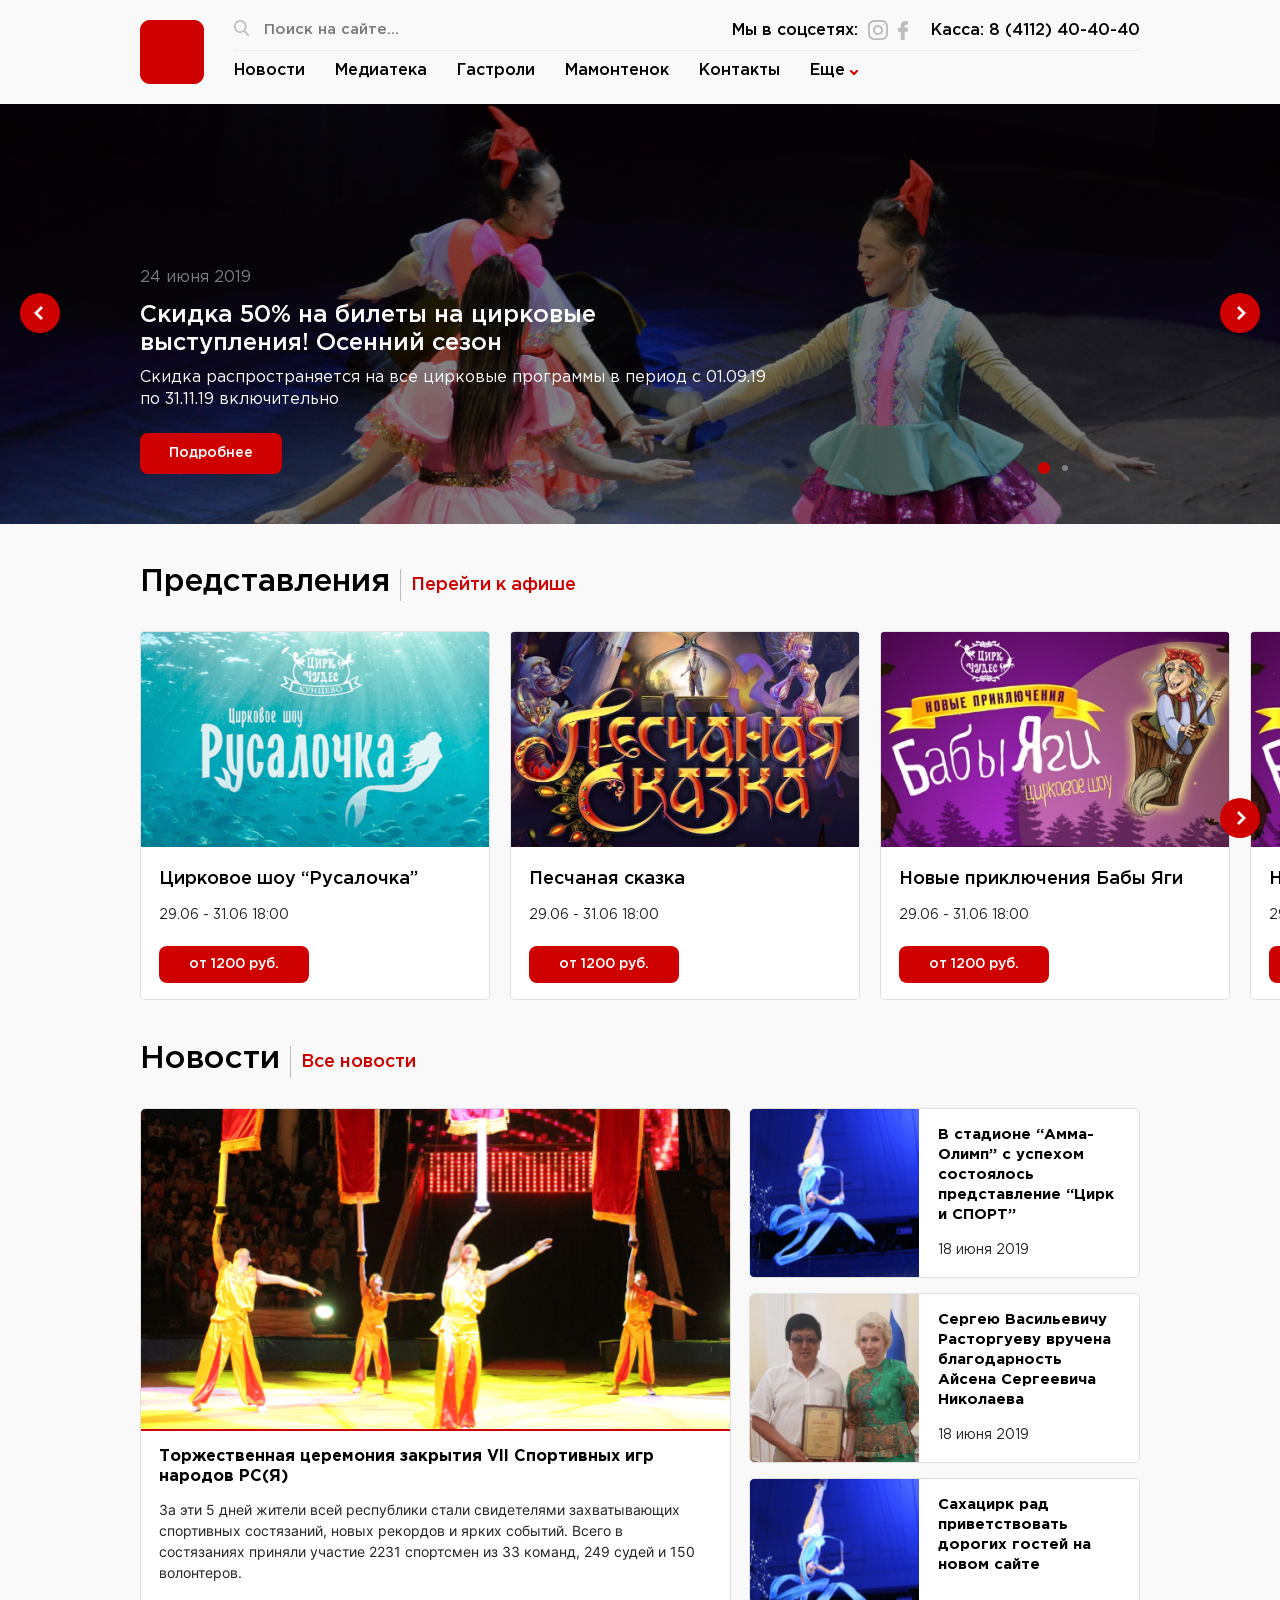
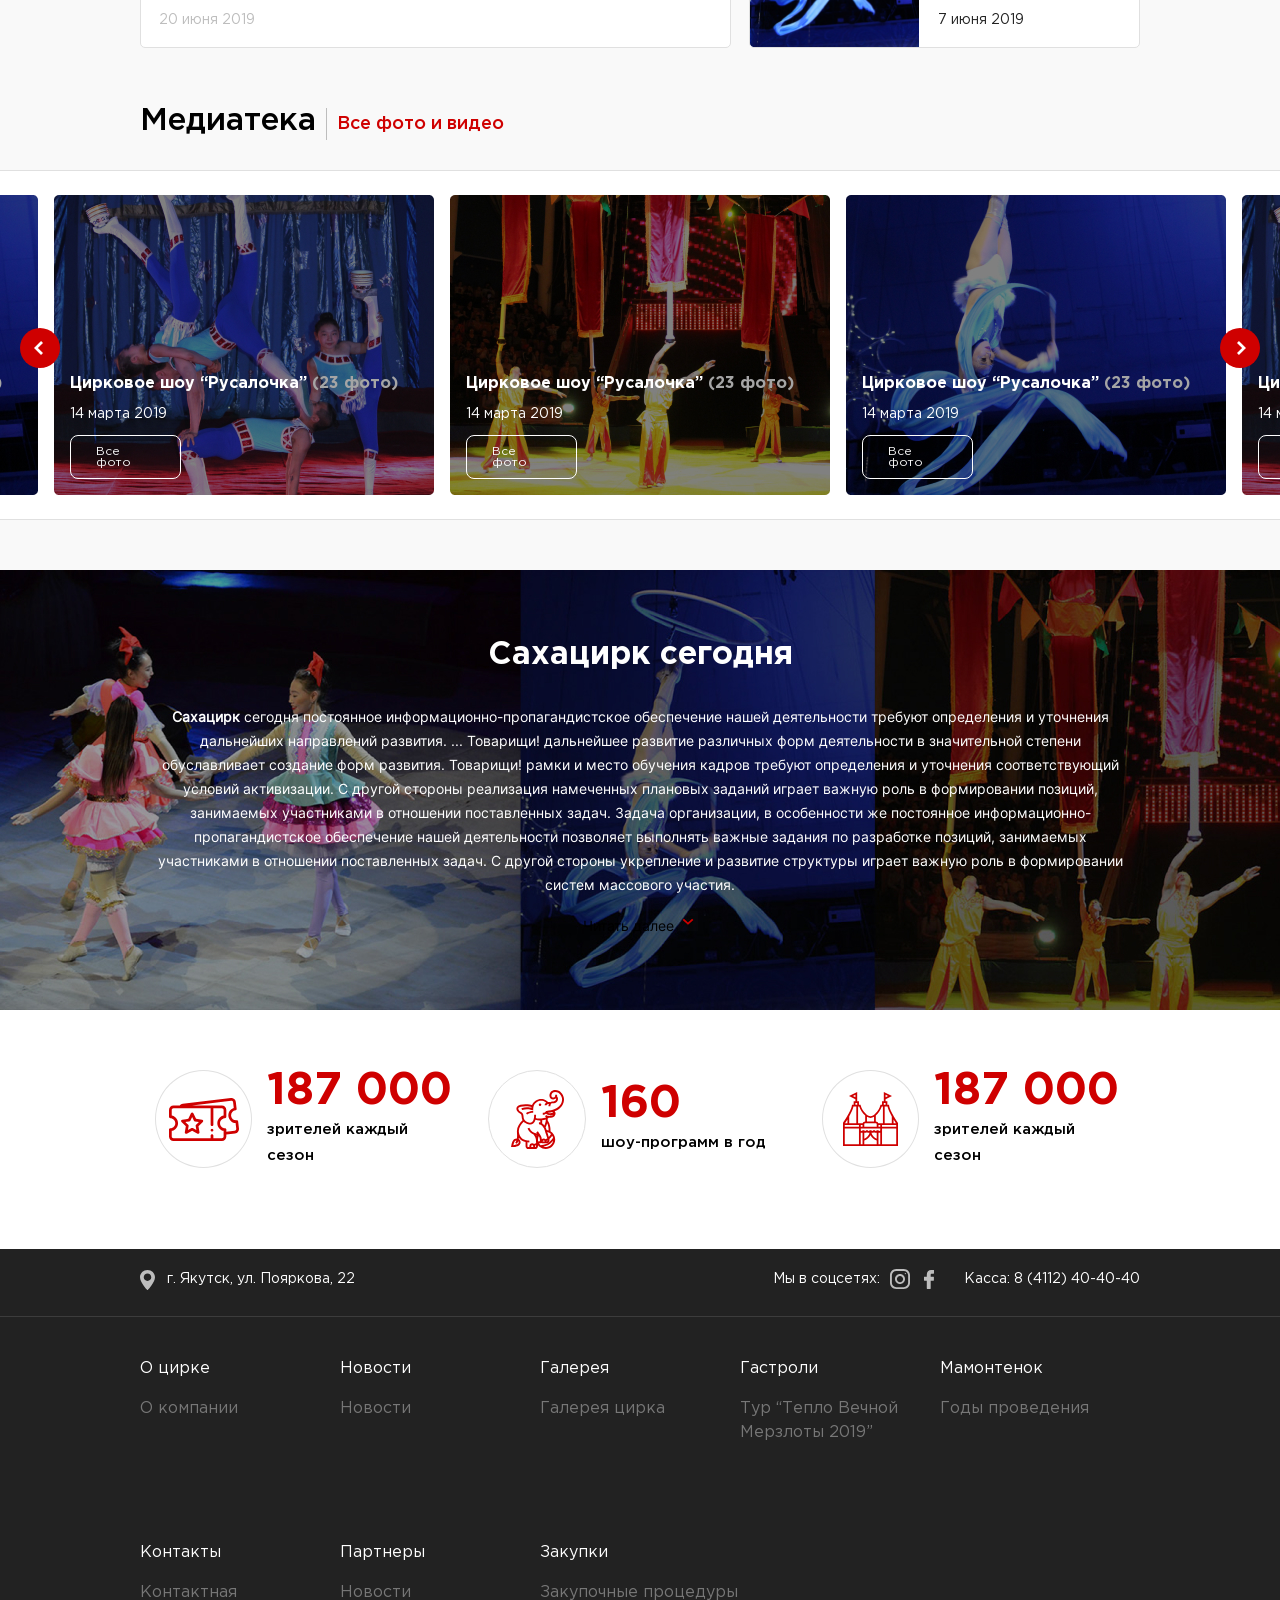
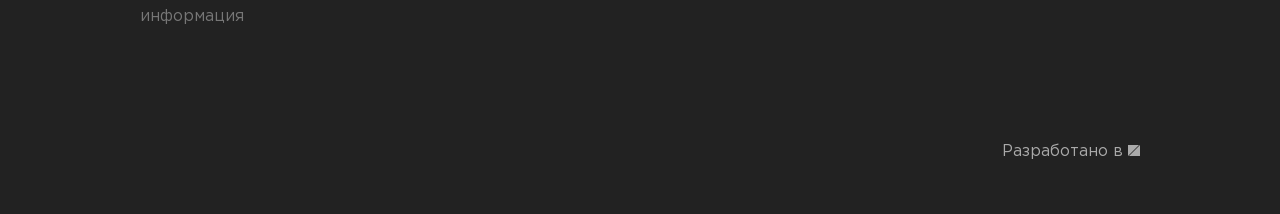
==== commit 816c8043: "x1" ====
--- a/index.html
+++ b/index.html
@@ -6,6 +6,7 @@
 		<link href="https://fonts.googleapis.com/css?family=PT+Sans:400,700|Playfair+Display:400,700&display=swap&subset=cyrillic" rel="stylesheet">
 		<link rel="stylesheet" href="vendor/foundation/css/foundation.css">
 		<link rel="stylesheet" href="vendor/foundation/css/app.css">
+		<meta name="viewport" content="width=device-width, initial-scale=1.0">
 		<link rel="stylesheet" type="text/css" href="vendor/slick/slick.css" />
 		<link rel="stylesheet" href="style.css">
 	</head>
@@ -72,6 +73,21 @@
 						<div class="search"></div>
 					</form>
 					<a href="#" class="burger_mobile" data-toggle="offCanvasTop1"><img src="img/burger.svg" alt=""></a>
+					<a href="#" class="burger_mobile_only" data-toggle="dropdown_mobile_menu"><img src="img/burger.svg" alt=""></a>
+					<div class="dropdown-pane dropdown_menu_inner" id="dropdown_mobile_menu" data-dropdown data-auto-focus="true" data-close-on-click="true" data-close-on-click-inside="true">
+						<ul>
+							<li><a href="#" class="header_afisha">Перейти к афише <img src="img/header_right_arrow.svg" alt=""></a></li>
+							<li><a href="#">О цирке</a></li>
+							<li><a href="#">Новости</a></li>
+							<li><a href="#">Награды</a></li>
+							<li><a href="#" class="active">Медиатека</a></li>
+							<li><a href="#">Мамонтенок</a></li>
+							<li><a href="#">Гастроли</a></li>
+							<li><a href="#">Партнеры</a></li>
+							<li><a href="#">Закупки</a></li>
+							<li><a href="#">Контакты</a></li>
+						</ul>
+					</div>
 				</div>
 			</div>
 
@@ -85,9 +101,11 @@
 						<div class="slide_img" style="background-image:url(./img/slide1.jpg)">
 							<div class="slide_container">
 								<div class="slide_text">
-									<span class="slide_date">24 июня 2019</span>
-									<h2>Скидка 50% на билеты на цирковые выступления! Осенний сезон</h2>
-									<p>Скидка распространяется на все цирковые программы в период с 01.09.19 по 31.11.19 включительно</p>
+									<div class="slide_main_content">
+										<span class="slide_date">24 июня 2019</span>
+										<h2>Скидка 50% на билеты на цирковые выступления! Осенний сезон</h2>
+										<p>Скидка распространяется на все цирковые программы в период с 01.09.19 по 31.11.19 включительно</p>
+									</div>
 									<a href="#">Подробнее</a>
 								</div>
 							</div>
@@ -95,9 +113,11 @@
 						<div class="slide_img" style="background-image:url(./img/slide1.jpg)">
 							<div class="slide_container">
 								<div class="slide_text">
-									<span class="slide_date">24 июня 2019</span>
-									<h2>Скидка 50% на билеты на цирковые выступления! Осенний сезон</h2>
-									<p>Скидка распространяется на все цирковые программы в период с 01.09.19 по 31.11.19 включительно</p>
+									<div class="slide_main_content">
+										<span class="slide_date">24 июня 2019</span>
+										<h2>Скидка 50% на билеты на цирковые выступления! Осенний сезон</h2>
+										<p>Скидка распространяется на все цирковые программы в период с 01.09.19 по 31.11.19 включительно</p>
+									</div>
 									<a href="#">Подробнее</a>
 								</div>
 							</div>
@@ -360,7 +380,9 @@
 				<div class="banner_container">
 					<span class="banner_title">Сахацирк сегодня</span>
 					<div class="banner_desc">
-						<p><b>Сахацирк</b> сегодня постоянное информационно-пропагандистское обеспечение нашей деятельности требуют определения и уточнения дальнейших направлений развития. Товарищи! дальнейшее развитие различных форм деятельности в значительной степени обуславливает создание форм развития. Товарищи! рамки и место обучения кадров требуют определения и уточнения соответствующий условий активизации. С другой стороны реализация намеченных плановых заданий играет важную роль в формировании позиций, занимаемых участниками в отношении поставленных задач. Задача организации, в особенности же постоянное информационно-пропагандистское обеспечение нашей деятельности позволяет выполнять важные задания по разработке позиций, занимаемых участниками в отношении поставленных задач. С другой стороны укрепление и развитие структуры играет важную роль в формировании систем массового участия.</p>
+						<p><b>Сахацирк</b> сегодня постоянное информационно-пропагандистское обеспечение нашей деятельности требуют определения и уточнения дальнейших направлений развития.
+							<span id="dots">...</span><span id="more"> Товарищи! дальнейшее развитие различных форм деятельности в значительной степени обуславливает создание форм развития. Товарищи! рамки и место обучения кадров требуют определения и уточнения соответствующий условий активизации. С другой стороны реализация намеченных плановых заданий играет важную роль в формировании позиций, занимаемых участниками в отношении поставленных задач. Задача организации, в особенности же постоянное информационно-пропагандистское обеспечение нашей деятельности позволяет выполнять важные задания по разработке позиций, занимаемых участниками в отношении поставленных задач. С другой стороны укрепление и развитие структуры играет важную роль в формировании систем массового участия.</span></p>
+							<button onclick="moreText()" id="myBtn">Читать далее <img src="img/more_arrow_bottom.svg" alt=""></button>
 					</div>
 				</div>
 			</div>
@@ -569,6 +591,21 @@
 		$('.header_search').focusout(function() {
 			$('.border').removeClass('active');
 		});
+		function moreText() {
+			var dots = document.getElementById("dots");
+			var moreText = document.getElementById("more");
+			var btnText = document.getElementById("myBtn");
+
+			if (dots.style.display === "none") {
+				dots.style.display = "inline";
+				btnText.innerHTML = "Читать далее <img src='img/more_arrow_bottom.svg'>";
+				moreText.style.display = "none";
+			} else {
+				dots.style.display = "none";
+				btnText.innerHTML = "Свернуть";
+				moreText.style.display = "inline";
+			}
+		}
 		$('.slide_block').slick({
 			slidesToShow: 1,
 			slidesToScroll: 1,
@@ -591,6 +628,22 @@
 			variableWidth: true,
 			prevArrow: $('.media_arrow_left'),
 			nextArrow: $('.media_arrow_right'),
+			responsive: [
+				{
+				  breakpoint: 768,
+				  settings: {
+					slidesToShow: 1,
+					centerMode: false,
+				  }
+				},
+				{
+				  breakpoint: 532,
+				  settings: {
+					slidesToShow: 1,
+					centerMode: false,
+				  }
+				}
+			]
 		});
 		$('.afisha_slide').slick({
 			slidesToShow: 5,
--- a/style.css
+++ b/style.css
@@ -299,6 +299,9 @@
 }
 .arrow_left:hover, .arrow_right:hover {
 	background: #B50000;
+}
+.burger_mobile_only {
+	display: none;
 }
 .arrow_right, .afisha_arrow_right, .media_arrow_right {
 	width: 40px;
@@ -1202,6 +1205,9 @@
 	.advan_circle {
 		padding: 5px;
 	}
+	.loop_inner_mobile input:focus {
+		width: 350px;
+	}
 }
 @media (max-width: 780px) {
 	.container, .slide_container, .afisha_slide .slick-list, .banner_container {
@@ -1219,7 +1225,21 @@
 		width: 64px;
 		height: 64px;
 	}
-
+	.loop_inner_mobile input:focus {
+		width: 250px;
+	}
+	.advan_circle {
+	    padding: 10px;
+	}
+	.footer_block {
+		width: 33.3333%;
+		margin-bottom: 20px;
+	}
+	.canvas_menu_block {
+	    width: 33.3333%;
+	    padding-right: 10px;
+		margin-bottom: 20px;
+	}
 	.advan_desc {
 		width: 240px;
 	}
@@ -1249,3 +1269,134 @@
 		margin-bottom: 12px;
 	}
 }
+@media (max-width: 640px) {
+	.footer_top, .footer_right {
+		flex-direction: column;
+	}
+	.footer_adress, .footer_social {
+		margin-bottom: 15px;
+	}
+	.banner_inner {
+		background-image: none!important;
+		color: #000;
+	}
+	.banner_desc, .banner_title {
+		color: #000;
+	}
+	.canvas_menu_block ul li a {
+		display: none;
+	}
+	.canvas_menu_block ul li a.canvas_menu_title {
+		display: flex;
+		padding-left: 18px;
+		padding-right: 18px;
+	}
+	.canvas_menu {
+		flex-direction: column;
+	}
+	.canvas_menu_block ul li {
+		margin-bottom: 0;
+	}
+	.loop_inner_canvas, .burger_mobile {
+		display: none;
+	}
+	.off-canvas {
+		padding: 0;
+	}
+	.burger_mobile_only {
+		width: 50px;
+		height: 50px;
+	    background-color: #B20000;
+	    display: flex;
+	    align-items: center;
+	    justify-content: center;
+	    position: relative;
+	}
+	.dropdown_menu_inner {
+		left: 0!important;
+		width: 100%;
+		padding: 0;
+	}
+	.dropdown_menu_inner ul {
+		display: flex;
+		flex-direction: column;
+	}
+	.dropdown_menu_inner ul li a {
+		padding: 18px 15px;
+		display: flex;
+		font-size: 16px;
+		font-weight: 500;
+		line-height: 18px;
+		color: #383838;
+	}
+	.dropdown_menu_inner ul li a:hover {
+		color: #CF0000;
+	}
+	.dropdown_menu_inner ul li a.active {
+		background-color: #CF0000;
+		color: #fff;
+	}
+	.dropdown_menu_inner ul li {
+		border-bottom: 1px solid #eee;
+	}
+	.dropdown_menu_inner .header_afisha {
+		color: #CF0000;
+		display: flex;
+		justify-content: space-between;
+	}
+	.slide_text {
+		justify-content: space-between;
+	}
+	.slide_main_content {
+		padding-top: 30px;
+	}
+	.slide_block .slick-dots {
+	    bottom: 30px;
+	}
+	.title {
+	    margin-top: 25px;
+	    margin-bottom: 18px;
+	    align-items: center;
+	}
+	.arrow_right, .afisha_arrow_right, .media_arrow_right, .arrow_left, .afisha_arrow_left, .media_arrow_left {
+		display: none!important;
+	}
+	.line {
+		height: 25px;
+	}
+	.title h4 {
+		font-size: 18px;
+		line-height: 26px;
+	}
+	.title a {
+		font-size: 14px;
+	}
+	#more {
+		display: none;
+	}
+	.banner_inner {
+		height: auto;
+	}
+	.banner_inner {
+		background-color: #fff;
+		margin-top: 0;
+		padding-top: 20px;
+	}
+	.banner_title {
+		font-size: 18px;
+		line-height: 24px;
+		text-align: left;
+		justify-content: flex-start;
+	}
+	.banner_inner {
+		justify-content: flex-start;
+		text-align: left;
+	}
+	.banner_desc {
+		text-align: left;
+	}
+	#myBtn {
+		font-weight: bold;
+		color: #CF0000;
+	}
+}
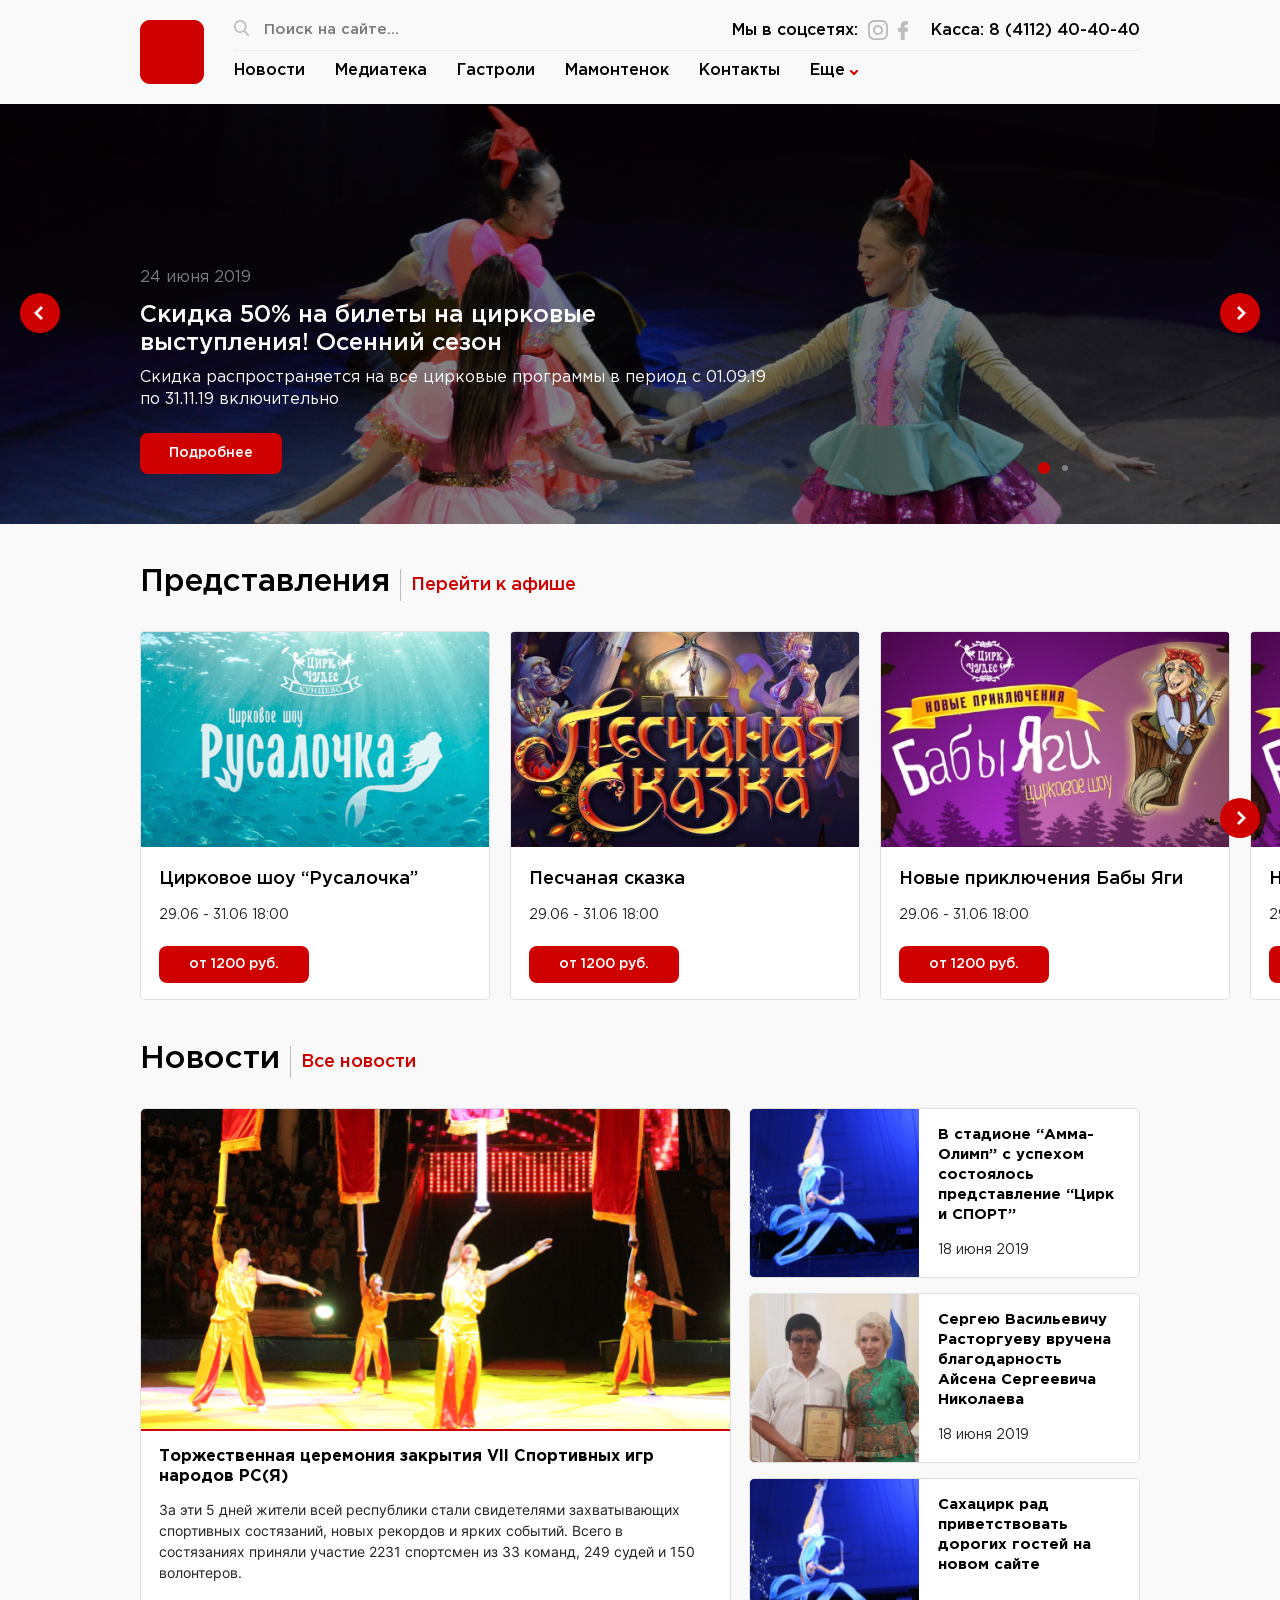
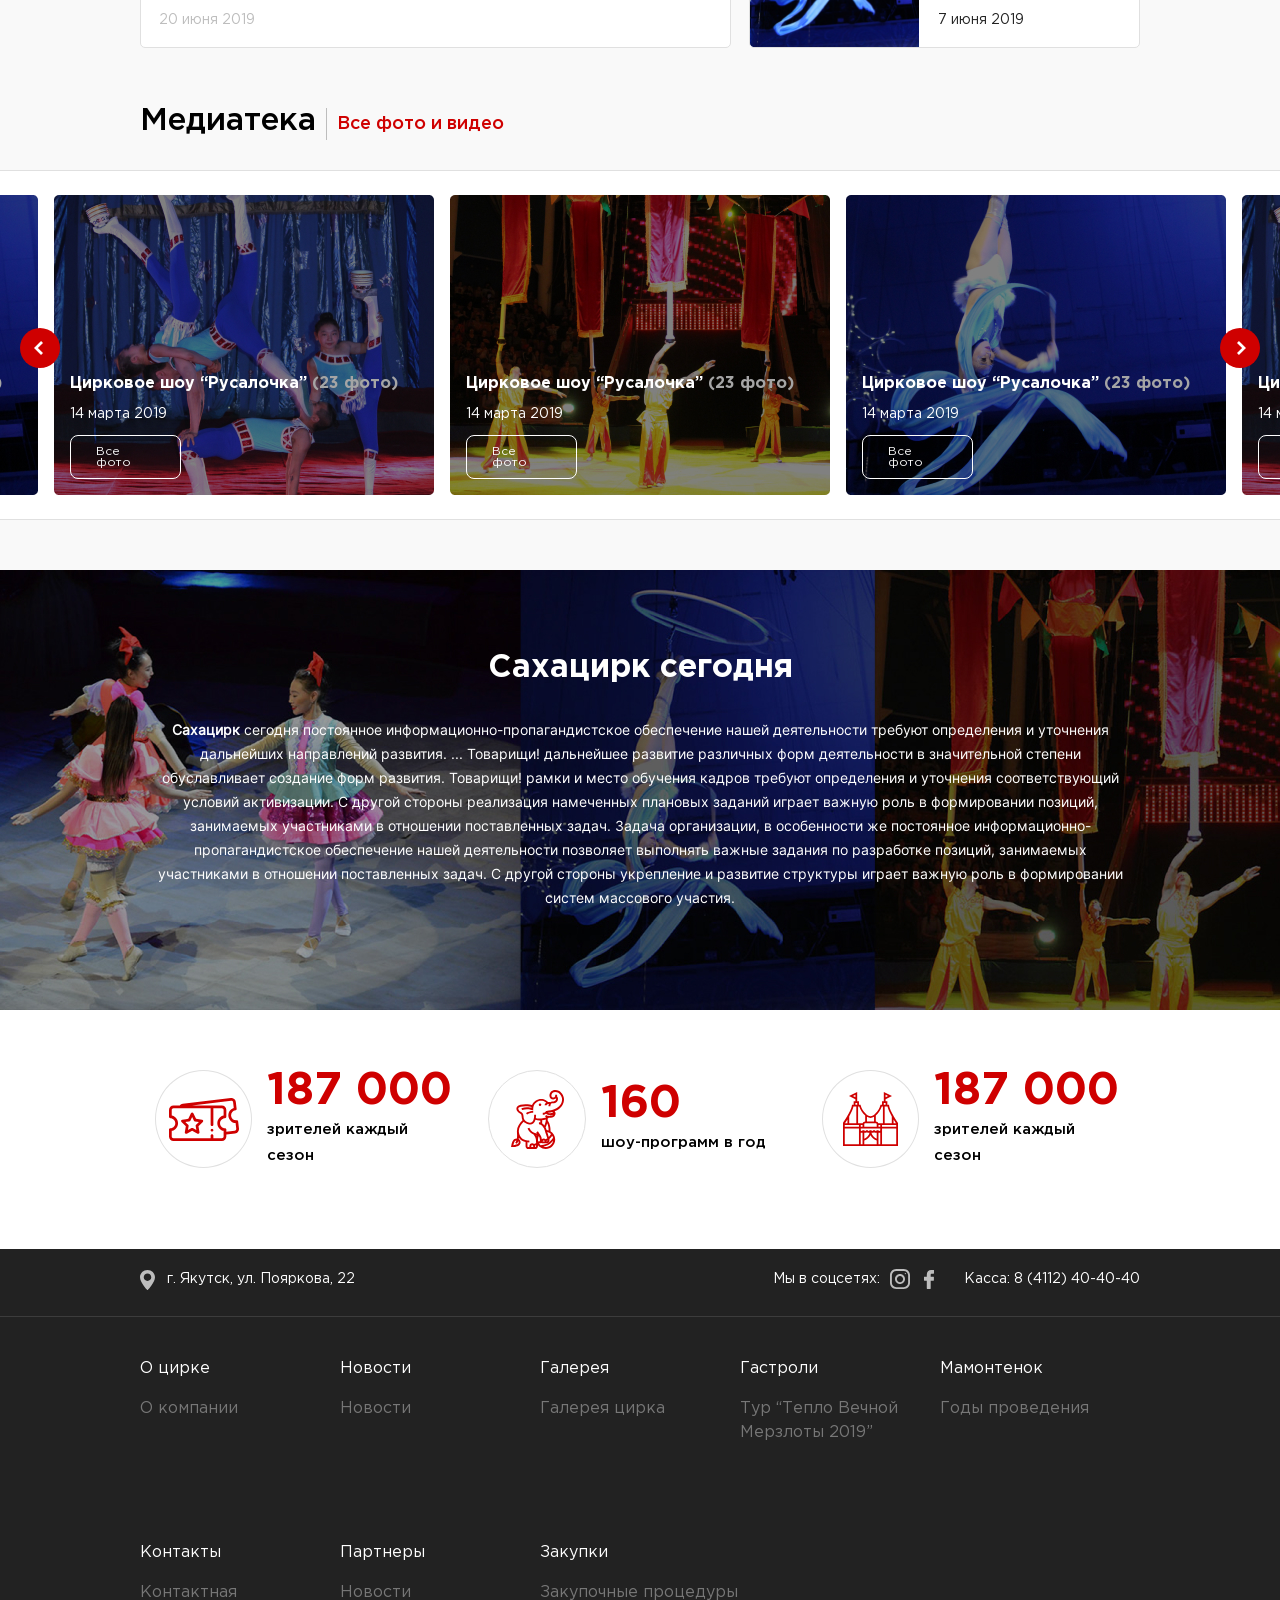
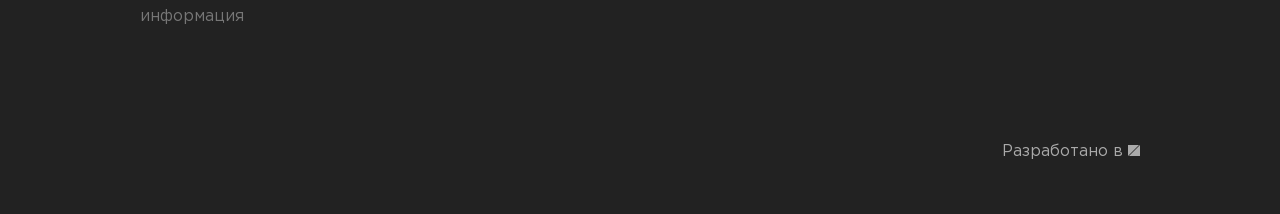
==== commit e1338427: "day12" ====
--- a/index.html
+++ b/index.html
@@ -2,91 +2,94 @@
 <html lang="ru" dir="ltr">
 	<head>
 		<meta charset="utf-8">
+		<meta http-equiv="x-ua-compatible" content="ie=edge">
+	  <meta name="viewport" content="width=device-width, initial-scale=1.0">
 		<title>Сахацирк</title>
 		<link href="https://fonts.googleapis.com/css?family=PT+Sans:400,700|Playfair+Display:400,700&display=swap&subset=cyrillic" rel="stylesheet">
 		<link rel="stylesheet" href="vendor/foundation/css/foundation.css">
 		<link rel="stylesheet" href="vendor/foundation/css/app.css">
-		<meta name="viewport" content="width=device-width, initial-scale=1.0">
 		<link rel="stylesheet" type="text/css" href="vendor/slick/slick.css" />
 		<link rel="stylesheet" href="style.css">
 	</head>
 	<body>
 		<div class="wrap">
-			<div class="header_container">
-				<div class="header_inner">
-					<div class="header_logo">
-						<a href="#">
-							<div class="header_logo_img">
-								<img src="img/logo.png" alt="Бичик">
-							</div>
-						</a>
-					</div>
-					<div class="header_menu_inner">
-						<div class="header_top_content">
-							<form class="loop_inner" action="index.html" method="post">
-								<img src="img/loop.svg" alt="">
-								<input type="search" class="header_search" name="q" placeholder="Поиск на сайте...">
-							</form>
-							<div class="header_top_right">
-								<div class="social_inner">
-									<span>Мы в соцсетях:</span>
-									<a href="#"><img src="img/insta.svg" alt="instagram"></a>
-									<a href="#"><img src="img/facebook.svg" alt="facebook"></a>
-								</div>
-								<span>Касса: 8 (4112) 40-40-40</span>
-							</div>
-							<div class="border"></div>
-						</div>
-						<div class="header_bottom_content">
-							<div class="header_bottom_menu">
-								<ul>
-									<li><a href="#">Новости</a></li>
-									<li><a href="#">Медиатека</a></li>
-									<li><a href="#">Гастроли</a></li>
-									<li><a href="#">Мамонтенок</a></li>
-									<li><a href="#">Контакты</a></li>
-									<li><a href="#" data-toggle="dropdown">Еще <img src="img/header_bottom_arrow.svg" alt=""></a></li>
-								</ul>
-								<div class="dropdown-pane dropdown_menu" id="dropdown" data-dropdown data-auto-focus="true" data-close-on-click="true" data-close-on-click-inside="true">
+			<div class="header_wrap">
+				<div class="header_container">
+					<div class="header_inner">
+						<div class="header_logo">
+							<a href="#">
+								<div class="header_logo_img">
+									<img src="img/logo.png" alt="Бичик">
+								</div>
+							</a>
+						</div>
+						<div class="header_menu_inner">
+							<div class="header_top_content">
+								<form class="loop_inner" action="index.html" method="post">
+									<img src="img/loop.svg" alt="">
+									<input type="search" class="header_search" name="q" placeholder="Поиск на сайте...">
+								</form>
+								<div class="header_top_right">
+									<div class="social_inner">
+										<span>Мы в соцсетях:</span>
+										<a href="#"><img src="img/insta.svg" alt="instagram"></a>
+										<a href="#"><img src="img/facebook.svg" alt="facebook"></a>
+									</div>
+									<span>Касса: 8 (4112) 40-40-40</span>
+								</div>
+								<div class="border"></div>
+							</div>
+							<div class="header_bottom_content">
+								<div class="header_bottom_menu">
 									<ul>
-										<li><a href="#">О цирке</a></li>
-										<li><a href="#">Награды</a></li>
-										<li><a href="#">Партнеры</a></li>
-										<li><a href="#">Закупки</a></li>
+										<li><a href="#">Новости</a></li>
+										<li><a href="#">Медиатека</a></li>
+										<li><a href="#">Гастроли</a></li>
+										<li><a href="#">Мамонтенок</a></li>
+										<li><a href="#">Контакты</a></li>
+										<li><a href="#" data-toggle="dropdown">Еще <img src="img/header_bottom_arrow.svg" alt=""></a></li>
 									</ul>
-								</div>
-							</div>
-							<a href="#" class="afisha_mobile">Афиша мероприятий <img src="img/header_right_arrow.svg" alt=""></a>
-						</div>
-					</div>
-					<div class="header_mobile_menu">
-						<ul>
-							<li><a href="#">Новости</a></li>
-							<li><a href="#">Медиатека</a></li>
-							<li><a href="#">Гастроли</a></li>
-							<a href="#" class="header_afisha">Афиша мероприятий <img src="img/header_right_arrow.svg" alt=""></a>
-						</ul>
-						<span>Касса: 8 (4112) 40-40-40</span>
-					</div>
-					<form class="loop_inner_mobile" action="index.html" method="post">
-						<input type="search" class="header_search" name="q" placeholder="Поиск на сайте...">
-						<div class="search"></div>
-					</form>
-					<a href="#" class="burger_mobile" data-toggle="offCanvasTop1"><img src="img/burger.svg" alt=""></a>
-					<a href="#" class="burger_mobile_only" data-toggle="dropdown_mobile_menu"><img src="img/burger.svg" alt=""></a>
-					<div class="dropdown-pane dropdown_menu_inner" id="dropdown_mobile_menu" data-dropdown data-auto-focus="true" data-close-on-click="true" data-close-on-click-inside="true">
-						<ul>
-							<li><a href="#" class="header_afisha">Перейти к афише <img src="img/header_right_arrow.svg" alt=""></a></li>
-							<li><a href="#">О цирке</a></li>
-							<li><a href="#">Новости</a></li>
-							<li><a href="#">Награды</a></li>
-							<li><a href="#" class="active">Медиатека</a></li>
-							<li><a href="#">Мамонтенок</a></li>
-							<li><a href="#">Гастроли</a></li>
-							<li><a href="#">Партнеры</a></li>
-							<li><a href="#">Закупки</a></li>
-							<li><a href="#">Контакты</a></li>
-						</ul>
+									<div class="dropdown-pane dropdown_menu" id="dropdown" data-dropdown data-auto-focus="true" data-close-on-click="true" data-close-on-click-inside="true">
+										<ul>
+											<li><a href="#">О цирке</a></li>
+											<li><a href="#">Награды</a></li>
+											<li><a href="#">Партнеры</a></li>
+											<li><a href="#">Закупки</a></li>
+										</ul>
+									</div>
+								</div>
+								<a href="#" class="afisha_mobile">Афиша мероприятий <img src="img/header_right_arrow.svg" alt=""></a>
+							</div>
+						</div>
+						<div class="header_mobile_menu">
+							<ul>
+								<li><a href="#">Новости</a></li>
+								<li><a href="#">Медиатека</a></li>
+								<li><a href="#">Гастроли</a></li>
+								<a href="#" class="header_afisha">Афиша мероприятий <img src="img/header_right_arrow.svg" alt=""></a>
+							</ul>
+							<span>Касса: 8 (4112) 40-40-40</span>
+						</div>
+						<form class="loop_inner_mobile" action="index.html" method="post">
+							<input type="search" class="header_search" name="q" placeholder="Поиск на сайте...">
+							<div class="search"></div>
+						</form>
+						<a href="#" class="burger_mobile" data-toggle="offCanvasTop1"><img src="img/burger.svg" alt=""></a>
+						<a href="#" class="burger_mobile_only" data-toggle="dropdown_mobile_menu"><img src="img/burger.svg" alt=""></a>
+						<div class="dropdown-pane dropdown_menu_inner" id="dropdown_mobile_menu" data-dropdown data-auto-focus="true" data-close-on-click="true" data-close-on-click-inside="true">
+							<ul>
+								<li><a href="#" class="header_afisha">Перейти к афише <img src="img/header_right_arrow.svg" alt=""></a></li>
+								<li><a href="#">О цирке</a></li>
+								<li><a href="#">Новости</a></li>
+								<li><a href="#">Награды</a></li>
+								<li><a href="#" class="active">Медиатека</a></li>
+								<li><a href="#">Мамонтенок</a></li>
+								<li><a href="#">Гастроли</a></li>
+								<li><a href="#">Партнеры</a></li>
+								<li><a href="#">Закупки</a></li>
+								<li><a href="#">Контакты</a></li>
+							</ul>
+						</div>
 					</div>
 				</div>
 			</div>
@@ -454,58 +457,68 @@
 					</div>
 				</div>
 				<div class="container">
-					<div class="footer_bottom">
-						<div class="footer_block">
-							<span class="footer_block_title">О цирке</span>
-							<ul>
-								<li><a href="#">О компании</a></li>
-							</ul>
-						</div>
-						<div class="footer_block">
-							<span class="footer_block_title">Новости</span>
-							<ul>
-								<li><a href="#">Новости</a></li>
-							</ul>
-						</div>
-						<div class="footer_block">
-							<span class="footer_block_title">Галерея</span>
-							<ul>
-								<li><a href="#">Галерея цирка</a></li>
-							</ul>
-						</div>
-						<div class="footer_block">
-							<span class="footer_block_title">Гастроли</span>
-							<ul>
-								<li><a href="#">Тур “Тепло Вечной Мерзлоты 2019”</a></li>
-							</ul>
-						</div>
-						<div class="footer_block">
-							<span class="footer_block_title">Мамонтенок</span>
-							<ul>
-								<li><a href="#">Годы проведения</a></li>
-							</ul>
-						</div>
-						<div class="footer_block">
-							<span class="footer_block_title">Контакты</span>
-							<ul>
-								<li><a href="#">Контактная информация</a></li>
-							</ul>
-						</div>
-						<div class="footer_block">
-							<span class="footer_block_title">Партнеры</span>
-							<ul>
-								<li><a href="#">Новости</a></li>
-							</ul>
-						</div>
-						<div class="footer_block">
-							<span class="footer_block_title">Закупки</span>
-							<ul>
-								<li><a href="#">Закупочные процедуры</a></li>
-							</ul>
-						</div>
-					</div>
-				</div>
-				<div class="container">
+					<div class="footer_dropdown">
+						<button onclick="footerArrow()" id="arBottom">
+							<p>Карта сайта <img src="img/footer_arrow_bottom.svg" alt=""></p>
+							<p style="display: none">Свернуть <img src="img/footer_arrow_top.svg" alt=""></p>
+						</button>
+
+					</div>
+					<div id="footerSlide">
+						<div class="footer_bottom">
+							<div class="footer_block">
+								<span class="footer_block_title">О цирке</span>
+								<ul>
+									<li><a href="#">О компании</a></li>
+								</ul>
+							</div>
+							<div class="footer_block">
+								<span class="footer_block_title">Новости</span>
+								<ul>
+									<li><a href="#">Новости</a></li>
+								</ul>
+							</div>
+							<div class="footer_block">
+								<span class="footer_block_title">Галерея</span>
+								<ul>
+									<li><a href="#">Галерея цирка</a></li>
+								</ul>
+							</div>
+							<div class="footer_block">
+								<span class="footer_block_title">Гастроли</span>
+								<ul>
+									<li><a href="#">Тур “Тепло Вечной Мерзлоты 2019”</a></li>
+								</ul>
+							</div>
+							<div class="footer_block">
+								<span class="footer_block_title">Мамонтенок</span>
+								<ul>
+									<li><a href="#">Годы проведения</a></li>
+								</ul>
+							</div>
+							<div class="footer_block">
+								<span class="footer_block_title">Контакты</span>
+								<ul>
+									<li><a href="#">Контактная информация</a></li>
+								</ul>
+							</div>
+							<div class="footer_block">
+								<span class="footer_block_title">Партнеры</span>
+								<ul>
+									<li><a href="#">Новости</a></li>
+								</ul>
+							</div>
+							<div class="footer_block">
+								<span class="footer_block_title">Закупки</span>
+								<ul>
+									<li><a href="#">Закупочные процедуры</a></li>
+								</ul>
+							</div>
+						</div>
+					</div>
+
+				</div>
+				<div class="container" id="copy">
 					<div class="copyright">
 						<div class="platforma">
 							<a href="#">Разработано в <img src="img/platforma.svg" alt=""></a>
@@ -585,27 +598,29 @@
 	<script type="text/javascript" src="vendor/slick/slick.min.js"></script>
 	<script src="main.js"></script>
 	<script type="text/javascript">
+	function moreText() {
+		var dots = document.getElementById("dots");
+		var moreText = document.getElementById("more");
+		var btnText = document.getElementById("myBtn");
+
+		if (dots.style.display === "none") {
+			dots.style.display = "inline";
+			btnText.innerHTML = "Читать далее <img src='img/more_arrow_bottom.svg'>";
+			moreText.style.display = "none";
+		} else {
+			dots.style.display = "none";
+			btnText.innerHTML = "Свернуть";
+			moreText.style.display = "inline";
+		}
+	}
+
 		$('.header_search').focus(function() {
 			$('.border').addClass('active');
 		});
 		$('.header_search').focusout(function() {
 			$('.border').removeClass('active');
 		});
-		function moreText() {
-			var dots = document.getElementById("dots");
-			var moreText = document.getElementById("more");
-			var btnText = document.getElementById("myBtn");
-
-			if (dots.style.display === "none") {
-				dots.style.display = "inline";
-				btnText.innerHTML = "Читать далее <img src='img/more_arrow_bottom.svg'>";
-				moreText.style.display = "none";
-			} else {
-				dots.style.display = "none";
-				btnText.innerHTML = "Свернуть";
-				moreText.style.display = "inline";
-			}
-		}
+
 		$('.slide_block').slick({
 			slidesToShow: 1,
 			slidesToScroll: 1,
@@ -655,6 +670,22 @@
 			infinite: false,
 			prevArrow: $('.afisha_arrow_left'),
 			nextArrow: $('.afisha_arrow_right'),
+			responsive: [
+				{
+				  breakpoint: 768,
+				  settings: {
+					slidesToShow: 1,
+					centerMode: false,
+				  }
+				},
+				{
+				  breakpoint: 532,
+				  settings: {
+					slidesToShow: 1,
+					centerMode: false,
+				  }
+				}
+			]
 		});
 	</script>
 </html>
--- a/style.css
+++ b/style.css
@@ -72,6 +72,9 @@
 .container, .header_container {
     margin: 0 auto;
     max-width: 1440px;
+}
+.header_wrap {
+	box-shadow: 0px 4px 15px rgba(0, 0, 0, 0.15);
 }
 /* header */
 .header_inner {
@@ -485,6 +488,9 @@
 .news_big_desc a:hover h3 {
 	color: #CF0000;
 }
+#myBtn {
+	display: none;
+}
 .news_big_desc h3 {
 	margin-top: 0;
 	margin-bottom: 12px;
@@ -701,6 +707,9 @@
 	color: #000000;
 }
 /* footer */
+.footer_dropdown p {
+	margin: 0;
+}
 .footer {
 	background-color: #222;
 	color: #fff;
@@ -781,9 +790,110 @@
 .platforma a img {
 	margin-left: 10px;
 }
-.header_mobile_menu, .afisha_mobile, .burger_mobile, .loop_inner_mobile {
+.header_mobile_menu, .afisha_mobile, .burger_mobile, .loop_inner_mobile, .footer_dropdown {
 	display: none;
 }
+/* news list */
+.breadcrumb_inner {
+	display: flex;
+	flex-direction: row;
+	color: #BDBDBD;
+	font-size: 14px;
+}
+.breadcrumb_inner a {
+	color: #BDBDBD;
+	margin-right: 5px;
+}
+.title_inner h1 {
+	display: flex;
+	color: #000;
+	font-size: 32px;
+	font-weight: bold;
+	margin-top: 5px;
+}
+.page_wrap {
+	padding-top: 40px;
+	padding-bottom: 80px;
+}
+.news_main_section {
+	background-color: #222;
+	border-bottom: 4px solid #CF0000;
+}
+.news_main_section {
+	padding-top: 30px;
+	padding-bottom: 30px;
+}
+.news_main_content {
+	display: flex;
+	flex-direction: row;
+}
+.news_main_desc h2 {
+	font-size: 21px;
+	line-height: 28px;
+	color: #FFFFFF;
+	margin-bottom: 0;
+	margin-top: 5px;
+}
+.news_main_desc p {
+	font-size: 16px;
+	color: #fff;
+}
+.news_main_cat {
+	color: #BDBDBD;
+	font-size: 16px;
+}
+.news_main_img {
+	width: 45%;
+	padding-right: 26px;
+}
+.news_main_desc {
+	flex: 1;
+	display: flex;
+	flex-direction: column;
+	justify-content: space-between;
+}
+.news_main_img_content {
+	box-shadow: 0px 4px 15px rgba(0, 0, 0, 0.5);
+	position: relative;
+}
+.news_main_img_content:hover a {
+	background: linear-gradient(0deg, rgba(0, 0, 0, 0.3), rgba(0, 0, 0, 0.3));
+}
+.news_main_desc a:hover h2 {
+	color: #CF0000;
+}
+.news_main_img_content a {
+  position: absolute;
+  width: 100%;
+  height: 100%;
+  cursor: pointer;
+  top: 0;
+  left: 0;
+}
+.news_main_img_content img {
+	border-radius: 8px;
+	width: 100%;
+}
+.news_main_desc_bot {
+  display: flex;
+  flex-direction: row;
+  justify-content: space-between;
+  align-items: flex-end;
+}
+.news_main_date {
+	color: #BDBDBD;
+	font-size: 16px;
+}
+.news_main_desc_bot a {
+	color: #FFFFFF;
+	border-radius: 8px;
+	padding: 8px 25px;
+	background-color: #CF0000;
+}
+.news_main_desc_bot a:hover {
+	background-color: #B50000;
+}
+/* media */
 @media (max-width: 1560px) {
 	.advan_content {
 		margin: 0;
@@ -1358,7 +1468,31 @@
 	    margin-bottom: 18px;
 	    align-items: center;
 	}
-	.arrow_right, .afisha_arrow_right, .media_arrow_right, .arrow_left, .afisha_arrow_left, .media_arrow_left {
+	#myBtn {
+		display: block;
+	}
+	#footerSlide, #copy {
+		display: none;
+	}
+	#arBottom {
+    width: 100%;
+    height: 100%;
+    font-size: 14px;
+    color: #fff;
+    padding-top: 12px;
+    padding-bottom: 12px;
+	}
+	.footer_block {
+		width: 50%;
+	}
+	.footer_dropdown {
+    display: flex;
+    justify-content: center;
+    text-align: center;
+    align-items: center;
+		cursor: pointer;
+	}
+	.arrow_right, .afisha_arrow_right, .media_arrow_right, .arrow_left, .afisha_arrow_left, .media_arrow_left, .footer_adress_img {
 		display: none!important;
 	}
 	.line {
@@ -1367,6 +1501,10 @@
 	.title h4 {
 		font-size: 18px;
 		line-height: 26px;
+	}
+	.platforma {
+		text-align: center;
+		justify-content: center;
 	}
 	.title a {
 		font-size: 14px;
@@ -1399,4 +1537,93 @@
 		font-weight: bold;
 		color: #CF0000;
 	}
-}
+	.slide_block {
+		height: 320px;
+	}
+	.slide_text {
+		height: auto;
+	}
+	.slide_text a {
+    margin: 0 auto;
+	}
+	.media_container {
+		background-color: transparent;
+		border-top: none;
+	}
+	.banner_title {
+		margin-bottom: 18px;
+	}
+}
+@media (max-width: 450px) {
+	.afisha_block {
+		width: 250px!important;
+		margin-right: 12px;
+	}
+	.afisha_img {
+		height: 140px;
+	}
+	.afisha_desc h3 {
+		font-size: 14px;
+	}
+	.afisha_desc {
+		padding: 12px;
+	}
+	.container, .slide_container, .afisha_slide .slick-list, .banner_container {
+		padding-left: 12px;
+		padding-right: 12px;
+	}
+	.afisha_container {
+		height: auto;
+	}
+	.loop_inner_mobile input:focus {
+		width: 150px;
+	}
+	.news_big_img img {
+		height: 160px;
+	}
+	.news_big_desc h3 {
+		font-size: 14px;
+	}
+	.news_big_desc {
+		padding: 12px;
+	}
+	.news_big_desc_content {
+		height: auto;
+	}
+	.media_img {
+		position: relative;
+		border-radius: 4px 4px 0 0;
+	}
+	.media_block {
+		width: 250px!important;
+		border: 1px solid #E0E0E0;
+	}
+	.media_desc {
+		padding: 12px;
+		background-color: #fff;
+		border-radius: 0 0 4px 4px;
+	}
+	.media_title h3 {
+		color: #000;
+		font-size: 14px;
+		margin-top: 0;
+	}
+	.media_date {
+		color: #A5A5A5;
+	}
+	.media_desc a {
+		color: #CF0000;
+		border-color: #CF0000;
+		font-size: 12px;
+		font-weight: 500;
+	}
+	.media_desc a:hover {
+		color: #fff;
+	}
+	.media_container {
+		padding-top: 0;
+	}
+	.line {
+	  height: 20px;
+	}
+}
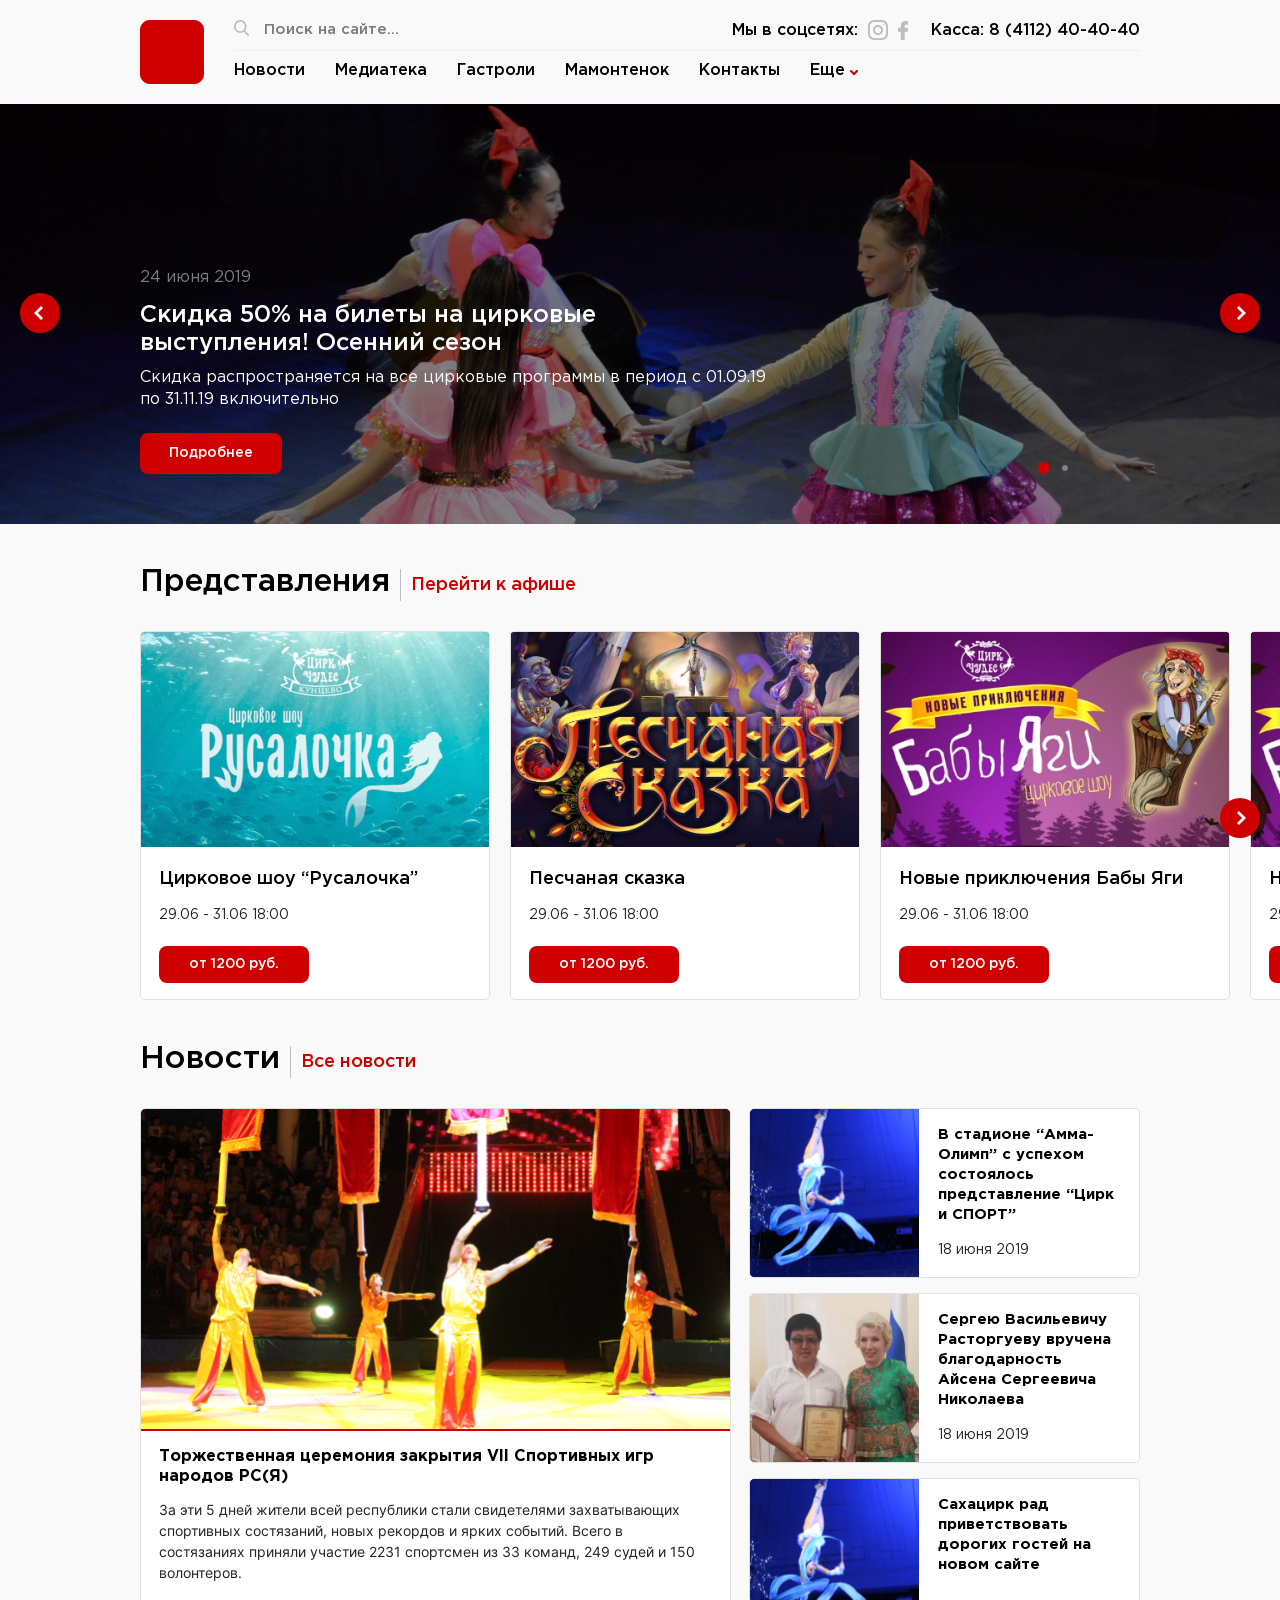
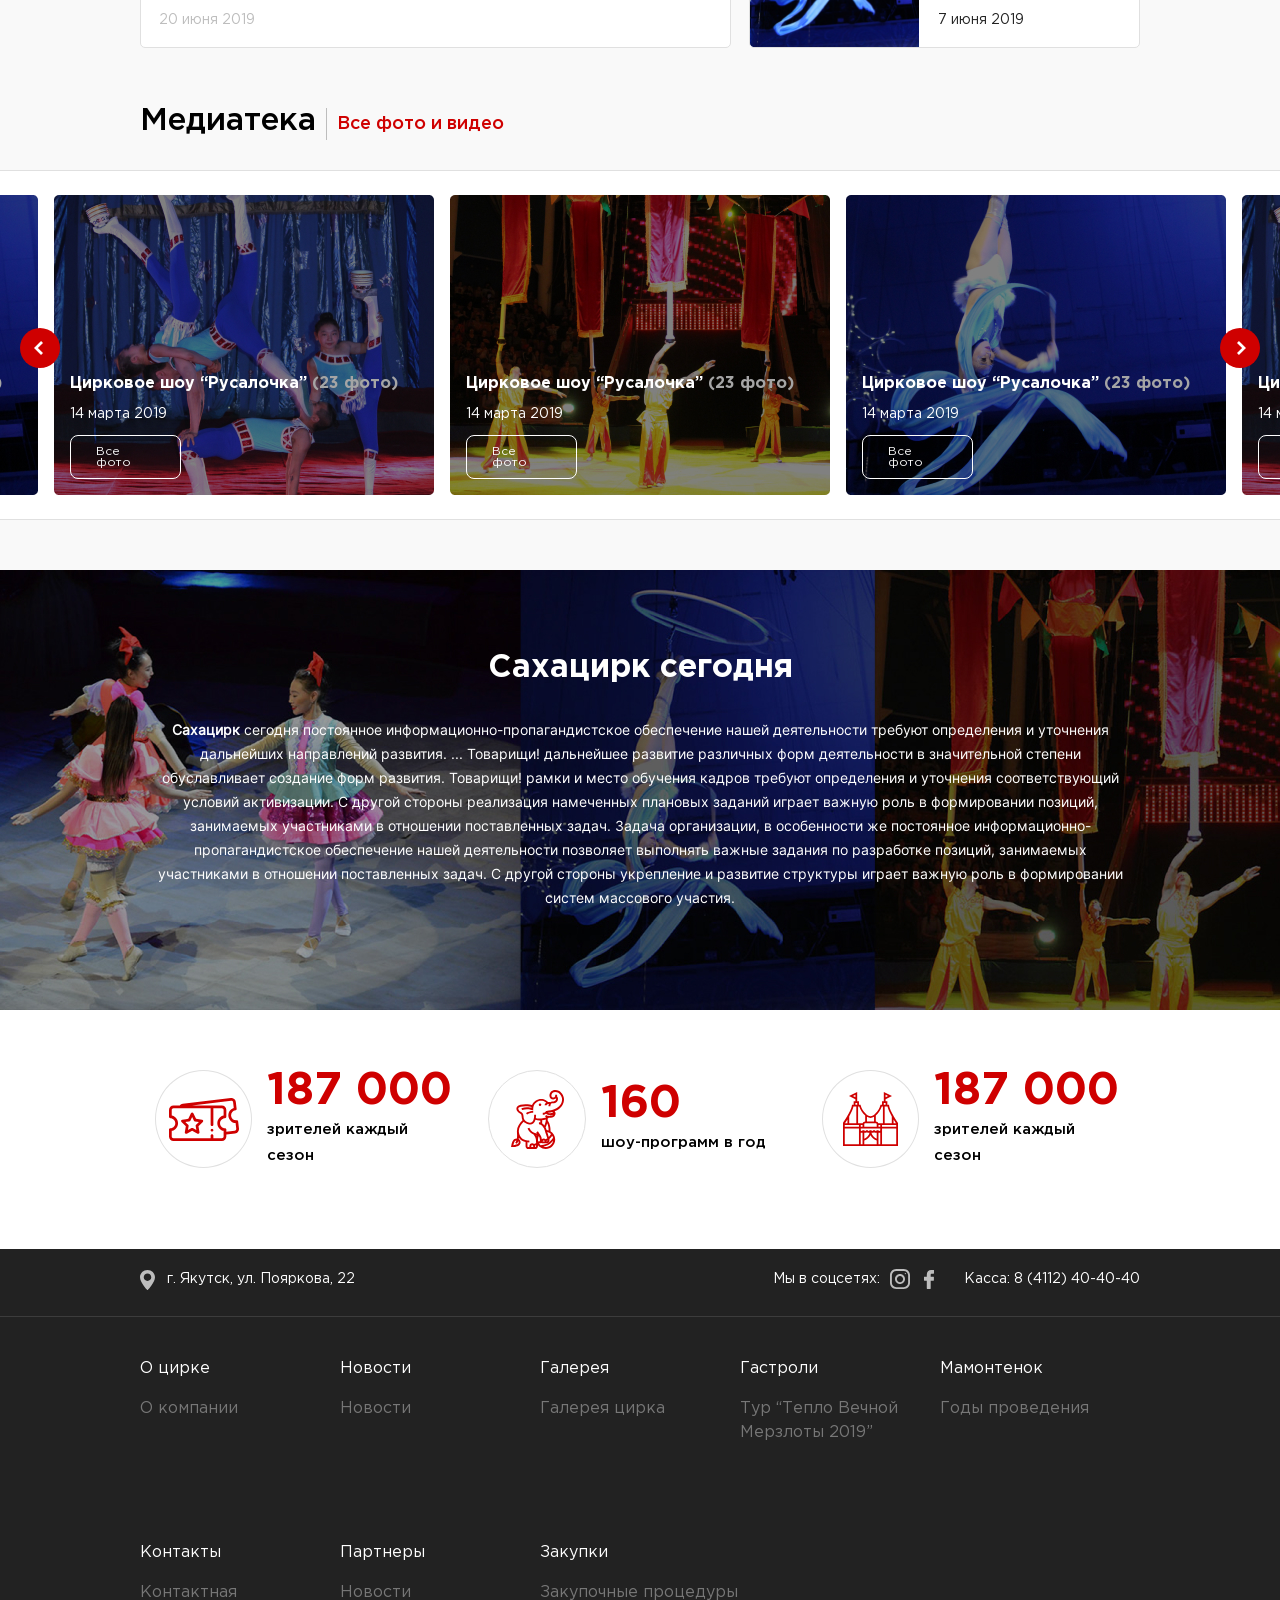
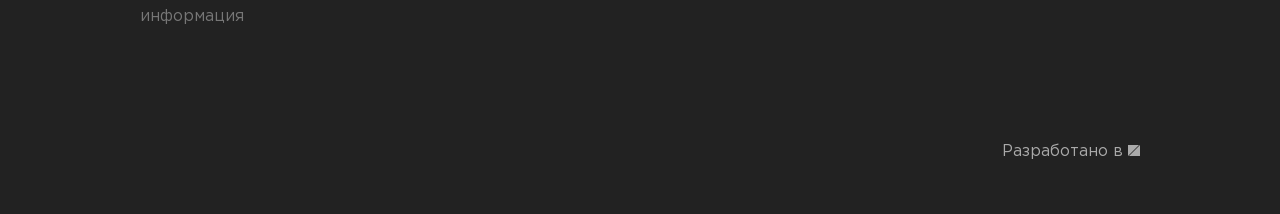
==== commit ec23dfb8: "finish" ====
--- a/index.html
+++ b/index.html
@@ -12,7 +12,7 @@
 		<link rel="stylesheet" href="style.css">
 	</head>
 	<body>
-		<div class="wrap">
+		<div class="wrap main_wrap">
 			<div class="header_wrap">
 				<div class="header_container">
 					<div class="header_inner">
--- a/style.css
+++ b/style.css
@@ -1,38 +1,32 @@
 @font-face {
 	font-family: 'GothamPro';
-	src: url('vendor/fonts/GothamPro.eot');
-	src: url('vendor/fonts/GothamPro.eot?#iefix') format('embedded-opentype'),
-	url('vendor/fonts/GothamPro.woff') format('woff'),
-	url('vendor/fonts/GothamPro.ttf') format('truetype');
+	src: url("vendor/fonts/GothamPro.eot");
+	src: url("vendor/fonts/GothamPro.eot?#iefix") format('embedded-opentype'), url("vendor/fonts/GothamPro.woff") format('woff'), url("vendor/fonts/GothamPro.ttf") format('truetype');
 	font-weight: normal;
 	font-style: normal;
 }
 @font-face {
 	font-family: 'GothamPro';
-	src: url('vendor/fonts/GothamPro-Medium.eot');
-	src: url('vendor/fonts/GothamPro-Medium.eot?#iefix') format('embedded-opentype'),
-	url('vendor/fonts/GothamPro-Medium.woff') format('woff'),
-	url('vendor/fonts/GothamPro-Medium.ttf') format('truetype');
+	src: url("vendor/fonts/GothamPro-Medium.eot");
+	src: url("vendor/fonts/GothamPro-Medium.eot?#iefix") format('embedded-opentype'), url("vendor/fonts/GothamPro-Medium.woff") format('woff'), url("vendor/fonts/GothamPro-Medium.ttf") format('truetype');
 	font-weight: 500;
 	font-style: normal;
 }
 @font-face {
 	font-family: 'GothamPro';
-	src: url('vendor/fonts/GothamPro-Bold.eot');
-	src: url('vendor/fonts/GothamPro-Bold.eot?#iefix') format('embedded-opentype'),
-	url('vendor/fonts/GothamPro-Bold.woff') format('woff'),
-	url('vendor/fonts/GothamPro-Bold.ttf') format('truetype');
+	src: url("vendor/fonts/GothamPro-Bold.eot");
+	src: url("vendor/fonts/GothamPro-Bold.eot?#iefix") format('embedded-opentype'), url("vendor/fonts/GothamPro-Bold.woff") format('woff'), url("vendor/fonts/GothamPro-Bold.ttf") format('truetype');
 	font-weight: bold;
 	font-style: normal;
 }
 @font-face {
 	font-family: 'Inter';
-	src: url('vendor/fonts/Inter-Regular.otf');
+	src: url("vendor/fonts/Inter-Regular.otf");
 	font-weight: normal;
 	font-style: normal;
 }
 * {
-    box-sizing: border-box;
+	box-sizing: border-box;
 }
 body {
 	font-family: 'GothamPro', sans-serif;
@@ -44,13 +38,14 @@
 }
 a {
 	text-decoration: none;
-    color: #000;
+	color: #000;
 }
 a:hover {
-    text-decoration: none;
-    color: #CF0000;
-}
-ul, ol {
+	text-decoration: none;
+	color: #CF0000;
+}
+ol,
+ul {
 	list-style-type: none;
 	padding: 0;
 	margin: 0;
@@ -67,57 +62,63 @@
 	display: none;
 }
 .wrap {
-    background: #F9F9F9;
-}
-.container, .header_container {
-    margin: 0 auto;
-    max-width: 1440px;
+	background: #fff;
+}
+.main_wrap {
+	background: #F9F9F9;
+}
+.container,
+.header_container {
+	margin: 0 auto;
+	max-width: 1440px;
 }
 .header_wrap {
-	box-shadow: 0px 4px 15px rgba(0, 0, 0, 0.15);
+	box-shadow: 0 4px 15px rgba(0, 0, 0, 0.15);
+	position: relative;
+	z-index: 10;
 }
 /* header */
 .header_inner {
-    display: flex;
-    flex-direction: row;
-    padding-top: 20px;
-    padding-bottom: 20px;
+	display: flex;
+	flex-direction: row;
+	padding-top: 20px;
+	padding-bottom: 20px;
 }
 .header_logo {
-    width: 94px;
+	width: 94px;
 }
 .header_menu_inner {
-    flex: 1;
+	flex: 1;
 }
 .header_top_content {
-    display: flex;
-    flex-direction: row;
-    border-bottom: 1px solid #eee;
-    padding-bottom: 10px;
+	display: flex;
+	flex-direction: row;
+	border-bottom: 1px solid #eee;
+	padding-bottom: 10px;
 	position: relative;
 }
 .header_bottom_content {
-    display: flex;
-    flex-direction: row;
-    justify-content: space-between;
-    padding-top: 10px;
+	display: flex;
+	flex-direction: row;
+	justify-content: space-between;
+	padding-top: 10px;
 }
 .header_bottom_menu ul {
-    display: flex;
-    flex-direction: row;
+	display: flex;
+	flex-direction: row;
 }
 .header_bottom_menu ul li {
-    margin-right: 30px;
+	margin-right: 30px;
 }
 .header_bottom_menu ul li a {
-    font-size: 16px;
-    font-weight: bold;
-    line-height: 15px;
-    color: #000;
-    font-weight: 500;
+	font-size: 16px;
+	font-weight: bold;
+	line-height: 15px;
+	color: #000;
+	font-weight: 500;
 }
 .header_bottom_menu ul li a:hover {
-    color: #CF0000;
+	color: #CF0000;
 }
 .dropdown_menu {
 	border: none;
@@ -128,7 +129,7 @@
 	display: flex;
 	flex-direction: column;
 	background: #FFFFFF;
-	box-shadow: 0px 4px 15px rgba(0, 0, 0, 0.25);
+	box-shadow: 0 4px 15px rgba(0, 0, 0, 0.25);
 }
 .dropdown_menu ul li {
 	border-bottom: 1px solid #E0E0E0;
@@ -143,9 +144,9 @@
 	line-height: 15px;
 }
 .loop_inner {
-    flex: 1;
-    display: flex;
-    flex-direction: row;
+	flex: 1;
+	display: flex;
+	flex-direction: row;
 }
 .loop_inner img {
 	width: 16px;
@@ -163,14 +164,14 @@
 }
 .border {
 	display: block;
-    position: absolute;
-    height: 1px;
-    width: 100%;
-    top: 100%;
-    background: #CF0000;
-    transform: scaleX(0);
-    transition: transform 0.7s;
-    transform-origin:  0% 50%;
+	position: absolute;
+	height: 1px;
+	width: 100%;
+	top: 100%;
+	background: #CF0000;
+	transform: scaleX(0);
+	transition: transform 0.7s;
+	transform-origin: 0 50%;
 }
 .border.active {
 	transform: scaleX(1);
@@ -179,26 +180,26 @@
 	font-weight: 500;
 }
 .header_top_right {
-    display: flex;
-    flex-direction: row;
-    justify-content: space-between;
-    width: 33%;
+	display: flex;
+	flex-direction: row;
+	justify-content: space-between;
+	width: 33%;
 }
 .header_top_right span {
-    font-size: 16px;
-    line-height: 15px;
-    color: #000000;
-    font-weight: 500;
-    display: flex;
-    align-items: center;
+	font-size: 16px;
+	line-height: 15px;
+	color: #000000;
+	font-weight: 500;
+	display: flex;
+	align-items: center;
 }
 .header_afisha {
-    color: #CF0000;
-    font-weight: 500;
+	color: #CF0000;
+	font-weight: 500;
 	font-size: 16px;
 }
 .header_afisha:hover {
-    color: #B50000;
+	color: #B50000;
 }
 .social_inner {
 	display: flex;
@@ -234,20 +235,20 @@
 	width: 100%;
 	overflow: hidden;
 	height: 420px;
-    visibility: hidden;
-    opacity: 0;
-    transition: visibility 0s linear 300ms, opacity 300ms;
+	visibility: hidden;
+	opacity: 0;
+	transition: visibility 0s linear 300ms, opacity 300ms;
 }
 .slide_block.slick-initialized {
-    visibility: visible;
-    opacity: 1;
-    transition: visibility 0s linear 0s, opacity 300ms;
+	visibility: visible;
+	opacity: 1;
+	transition: visibility 0s linear 0s, opacity 300ms;
 }
 .slide_text {
-    display: flex;
-    flex-direction: column;
-    height: 100%;
-    justify-content: flex-end;
+	display: flex;
+	flex-direction: column;
+	height: 100%;
+	justify-content: flex-end;
 	padding-bottom: 50px;
 	max-width: 631px;
 }
@@ -283,7 +284,9 @@
 	line-height: 20px;
 	color: #7E7E7E;
 }
-.arrow_left, .afisha_arrow_left, .media_arrow_left {
+.afisha_arrow_left,
+.arrow_left,
+.media_arrow_left {
 	width: 40px;
 	height: 40px;
 	display: flex!important;
@@ -300,13 +303,16 @@
 .afisha_arrow_left.slick-disabled {
 	display: none!important;
 }
-.arrow_left:hover, .arrow_right:hover {
+.arrow_left:hover,
+.arrow_right:hover {
 	background: #B50000;
 }
 .burger_mobile_only {
 	display: none;
 }
-.arrow_right, .afisha_arrow_right, .media_arrow_right {
+.afisha_arrow_right,
+.arrow_right,
+.media_arrow_right {
 	width: 40px;
 	height: 40px;
 	display: flex;
@@ -420,11 +426,11 @@
 	transition: visibility 0s linear 300ms, opacity 300ms;
 }
 .afisha_slide.slick-initialized {
-    visibility: visible;
-    opacity: 1;
-    transition: visibility 0s linear 0s, opacity 300ms;
-}
-.afisha_slide .slick-list  {
+	visibility: visible;
+	opacity: 1;
+	transition: visibility 0s linear 0s, opacity 300ms;
+}
+.afisha_slide .slick-list {
 	max-width: 1440px;
 	margin: 0 auto;
 	width: 100%;
@@ -434,17 +440,17 @@
 	padding: 16px 18px;
 }
 .afisha_desc a {
-    background: #CF0000;
-    border-radius: 8px;
-    padding: 8px 16px;
-    color: #fff;
-    font-weight: 500;
-    max-width: 150px;
-    display: flex;
-    flex-direction: row;
-    align-items: center;
-    margin-top: 20px;
-    justify-content: center;
+	background: #CF0000;
+	border-radius: 8px;
+	padding: 8px 16px;
+	color: #fff;
+	font-weight: 500;
+	max-width: 150px;
+	display: flex;
+	flex-direction: row;
+	align-items: center;
+	margin-top: 20px;
+	justify-content: center;
 }
 .afisha_desc a:hover {
 	background: #B50000;
@@ -481,7 +487,7 @@
 	color: #BDBDBD;
 }
 .news_big_desc {
-    padding: 16px 18px;
+	padding: 16px 18px;
 	display: flex;
 	flex-direction: column;
 }
@@ -538,7 +544,8 @@
 .news_small_img img {
 	height: 100%;
 }
-.news_small_content, .news_big_desc_content {
+.news_big_desc_content,
+.news_small_content {
 	font-family: "Inter", sans-serif;
 }
 .news_small_content p {
@@ -547,15 +554,15 @@
 }
 /* media */
 .media_block {
-    display: flex;
-    flex-direction: column;
-    width: 380px!important;
-    height: 300px;
-    position: relative;
-    border-radius: 5px;
-    justify-content: flex-end;
-    margin-left: 8px;
-    margin-right: 8px;
+	display: flex;
+	flex-direction: column;
+	width: 380px!important;
+	height: 300px;
+	position: relative;
+	border-radius: 5px;
+	justify-content: flex-end;
+	margin-left: 8px;
+	margin-right: 8px;
 }
 .media_img {
 	position: absolute;
@@ -588,13 +595,13 @@
 }
 .media_slide {
 	visibility: hidden;
-    opacity: 0;
-    transition: visibility 0s linear 300ms, opacity 300ms;
+	opacity: 0;
+	transition: visibility 0s linear 300ms, opacity 300ms;
 }
 .media_slide.slick-initialized {
-    visibility: visible;
-    opacity: 1;
-    transition: visibility 0s linear 0s, opacity 300ms;
+	visibility: visible;
+	opacity: 1;
+	transition: visibility 0s linear 0s, opacity 300ms;
 }
 .media_container {
 	border-top: 1px solid #E0E0E0;
@@ -636,14 +643,14 @@
 	text-align: center;
 }
 .banner_title {
-    font-size: 32px;
-    line-height: 24px;
-    text-align: center;
-    color: #FFFFFF;
-    font-weight: bold;
-    margin-bottom: 38px;
-    display: flex;
-    justify-content: center;
+	font-size: 32px;
+	line-height: 24px;
+	text-align: center;
+	color: #FFFFFF;
+	font-weight: bold;
+	margin-bottom: 38px;
+	display: flex;
+	justify-content: center;
 }
 .banner_desc {
 	font-size: 14px;
@@ -780,7 +787,7 @@
 }
 .platforma {
 	display: flex;
-    justify-content: flex-end;
+	justify-content: flex-end;
 	font-size: 16px;
 	padding-top: 15px;
 }
@@ -790,7 +797,11 @@
 .platforma a img {
 	margin-left: 10px;
 }
-.header_mobile_menu, .afisha_mobile, .burger_mobile, .loop_inner_mobile, .footer_dropdown {
+.afisha_mobile,
+.burger_mobile,
+.footer_dropdown,
+.header_mobile_menu,
+.loop_inner_mobile {
 	display: none;
 }
 /* news list */
@@ -799,10 +810,17 @@
 	flex-direction: row;
 	color: #BDBDBD;
 	font-size: 14px;
+}
+.breadcrumb_inner a:first-child {
+	margin-left: 0;
 }
 .breadcrumb_inner a {
 	color: #BDBDBD;
 	margin-right: 5px;
+	margin-left: 5px;
+}
+.breadcrumb_inner a:hover {
+	color: #CF0000;
 }
 .title_inner h1 {
 	display: flex;
@@ -810,10 +828,10 @@
 	font-size: 32px;
 	font-weight: bold;
 	margin-top: 5px;
+	margin-bottom: 0;
 }
 .page_wrap {
-	padding-top: 40px;
-	padding-bottom: 80px;
+	padding-bottom: 100px;
 }
 .news_main_section {
 	background-color: #222;
@@ -853,7 +871,7 @@
 	justify-content: space-between;
 }
 .news_main_img_content {
-	box-shadow: 0px 4px 15px rgba(0, 0, 0, 0.5);
+	box-shadow: 0 4px 15px rgba(0, 0, 0, 0.5);
 	position: relative;
 }
 .news_main_img_content:hover a {
@@ -863,22 +881,22 @@
 	color: #CF0000;
 }
 .news_main_img_content a {
-  position: absolute;
-  width: 100%;
-  height: 100%;
-  cursor: pointer;
-  top: 0;
-  left: 0;
+	position: absolute;
+	width: 100%;
+	height: 100%;
+	cursor: pointer;
+	top: 0;
+	left: 0;
 }
 .news_main_img_content img {
 	border-radius: 8px;
 	width: 100%;
 }
 .news_main_desc_bot {
-  display: flex;
-  flex-direction: row;
-  justify-content: space-between;
-  align-items: flex-end;
+	display: flex;
+	flex-direction: row;
+	justify-content: space-between;
+	align-items: flex-end;
 }
 .news_main_date {
 	color: #BDBDBD;
@@ -893,14 +911,725 @@
 .news_main_desc_bot a:hover {
 	background-color: #B50000;
 }
+.news_list_inner {
+	display: flex;
+	flex-direction: row;
+	flex-wrap: wrap;
+	margin-left: -24px;
+	margin-right: -24px;
+	max-width: 1200px;
+}
+.news_list_block {
+	width: 25%;
+	padding-left: 24px;
+	padding-right: 24px;
+	margin-bottom: 50px;
+	border-right: 1px solid #E4E4E4;
+}
+.news_list_block:nth-child(4n) {
+	border-right: none;
+}
+.news_list_container {
+	max-width: 996px;
+}
+.news_list_section {
+	padding-top: 50px;
+	padding-bottom: 80px;
+}
+.news_list_content h3 {
+	margin-top: 15px;
+	font-size: 16px;
+	line-height: 22px;
+}
+.news_list_img img {
+	border-radius: 5px;
+}
+.news_list_content {
+	padding-bottom: 20px;
+}
+.news_list_content_desc {
+	height: 205px;
+}
+.news_list_desc {
+	display: flex;
+	flex-direction: column;
+	justify-content: space-between;
+}
+.news_list_meta {
+	display: flex;
+	flex-direction: row;
+	justify-content: space-between;
+}
+.news_list_meta a {
+	color: #CF0000;
+	font-size: 14px;
+	font-weight: 500;
+}
+.news_list_meta span {
+	color: #BDBDBD;
+	font-weight: 500;
+}
+.news_nav_content ul {
+	display: flex;
+	flex-direction: row;
+	align-items: center;
+}
+.news_nav_content ul li {
+	color: #BDBDBD;
+	font-size: 12px;
+}
+.news_nav_content ul li {
+	margin-right: 20px;
+}
+.news_nav_content ul li a {
+	color: #4F4F4F;
+	font-size: 12px;
+	width: 26px;
+	height: 26px;
+	background-color: #F3F3F3;
+	display: flex;
+	align-items: center;
+	justify-content: center;
+	border-radius: 50%;
+}
+.news_nav_content ul li a:hover {
+	color: #fff;
+	background-color: #CF0000;
+}
+.news_nav_content ul li a.active {
+	color: #fff;
+	background-color: #CF0000;
+}
+.nav_next a {
+	color: #CF0000!important;
+	width: auto!important;
+	height: auto!important;
+	background-color: transparent!important;
+}
+.nav_next:hover {
+	color: #B50000;
+}
+/* page news */
+.title_section {
+	background-color: #F2F2F2;
+	padding-top: 40px;
+	padding-bottom: 30px;
+	position: relative;
+	z-index: 5;
+}
+.page_section {
+	display: flex;
+	flex-direction: row;
+	padding-top: 30px;
+}
+.page_sidebar_inner {
+	width: 368px;
+}
+.page_inner {
+	padding-right: 100px;
+	width: 65%;
+}
+.page_back a {
+	color: #CF0000;
+	font-weight: 500;
+	display: flex;
+	align-items: center;
+}
+.page_back a img {
+	padding-right: 10px;
+}
+.page_content h1 {
+	font-size: 28px;
+	line-height: 36px;
+	color: #000000;
+	margin-top: 10px;
+}
+.page_article {
+	font-family: "Inter", sans-serif;
+	font-size: 18px;
+	line-height: 28px;
+}
+.page_main_text {
+	font-family: "Inter", sans-serif;
+	font-size: 16px;
+	color: #333333;
+}
+.page_main_text a {
+	color: #CF0000;
+	border-bottom: 1px solid #CF0000;
+}
+.page_main_text a:hover {
+	border-bottom: none;
+}
+.page_meta {
+	display: flex;
+	flex-direction: row;
+	justify-content: space-between;
+	border-bottom: 1px solid #f3f3f3;
+	padding-bottom: 15px;
+	height: 66px;
+}
+.page_date {
+	display: flex;
+	align-items: flex-end;
+}
+.page_date span {
+	font-size: 18px;
+	line-height: 22px;
+	display: flex;
+	align-items: center;
+	text-align: right;
+	color: #BDBDBD;
+}
+.page_soc {
+	display: flex;
+	flex-direction: column;
+}
+.page_soc_title {
+	font-size: 14px;
+	line-height: 13px;
+	color: #CF0000;
+	font-weight: 500;
+	padding-bottom: 13px;
+}
+.page_top_img_slide {
+	height: 480px;
+	position: relative;
+	overflow: hidden;
+}
+.page_top_img_slide img {
+	width: 100%;
+	height: 480px;
+	border-radius: 5px;
+}
+.page_img {
+	height: 580px;
+	overflow: hidden;
+	margin-bottom: 12px;
+}
+.page_top_img {
+	margin-bottom: 12px;
+}
+.page_bot_img_slide {
+	width: 110px!important;
+	margin-right: 15px;
+}
+.page_bot_img .slick-slide {
+	width: 110px!important;
+	margin-right: 12px;
+}
+.page_bot_img .slick-slide:hover {
+	cursor: pointer;
+}
+.page_bot_img_slide {
+	border-radius: 5px;
+}
+.page_bot_img_slide img {
+	border-radius: 5px;
+}
+.slick-slide.slick-current.slick-active .page_bot_img_slide {
+	border-radius: 5px;
+	border: 2px solid #CF0000;
+	position: relative;
+}
+.slick-slide.slick-current.slick-active .page_bot_img_slide::after {
+	content: '';
+	display: flex;
+	background: rgba(0, 0, 0, 0.4);
+	width: 100%;
+	height: 100%;
+	position: absolute;
+}
+.sidebar_news ul li a {
+	font-size: 16px;
+	line-height: 22px;
+	color: #BDBDBD;
+	display: flex;
+}
+.sidebar_news ul li {
+	padding-bottom: 12px;
+	margin-bottom: 12px;
+	border-bottom: 1px solid #F3F3F3;
+}
+.sidebar_news_title {
+	font-size: 28px;
+	line-height: 36px;
+	color: #BDBDBD;
+	padding-bottom: 15px;
+	display: flex;
+}
+.sidebar_news ul li a:hover {
+	color: #CF0000;
+}
+.page_bot_img,
+.page_top_img {
+	visibility: hidden;
+	overflow: hidden;
+	opacity: 0;
+	transition: visibility 0s linear 300ms, opacity 300ms;
+}
+.page_bot_img.slick-initialized,
+.page_top_img.slick-initialized {
+	visibility: visible;
+	opacity: 1;
+	transition: visibility 0s linear 0s, opacity 300ms;
+}
 /* media */
+.media_page_section {
+	padding-top: 50px;
+	padding-bottom: 80px;
+}
+.media_page_img img {
+	border-radius: 5px;
+}
+.media_page_block {
+	display: flex;
+	flex-direction: column;
+	width: 25%;
+}
+.media_page_meta {
+	display: flex;
+	flex-direction: row;
+	align-items: center;
+	padding-bottom: 25px;
+}
+.media_page_title {
+	height: 90px;
+}
+.media_page_title a:hover h3 {
+	color: #CF0000;
+}
+.media_page_title h3 {
+	font-size: 16px;
+	color: #000;
+}
+.media_page_content {
+	display: flex;
+	flex-direction: row;
+	flex-wrap: wrap;
+}
+.media_page_meta_desc span {
+	color: #BDBDBD;
+	font-size: 14px;
+	padding-left: 12px;
+}
+.media_page_bottom {
+	display: flex;
+	justify-content: space-between;
+}
+.media_page_bottom a {
+	color: #CF0000;
+	font-weight: bold;
+}
+.media_page_bottom span {
+	color: #BDBDBD;
+	font-size: 14px;
+}
+.news_media_list_block {
+	width: 25%;
+	padding-left: 24px;
+	padding-right: 24px;
+	margin-bottom: 50px;
+	border-right: 1px solid #E4E4E4;
+}
+.news_media_list_block:nth-child(4n) {
+	border-right: none;
+}
+.news_media_list_inner {
+	display: flex;
+	flex-direction: row;
+	flex-wrap: wrap;
+	margin-left: -24px;
+	margin-right: -24px;
+	max-width: 1200px;
+}
+/* media page */
+.medpage_meta {
+	display: flex;
+	flex-direction: row;
+	padding-bottom: 24px;
+	padding-top: 30px;
+}
+.medpage_meta_desc span {
+	padding-left: 12px;
+	color: #BDBDBD;
+	font-size: 18px;
+}
+.page_desc h3 {
+	color: #000000;
+	font-size: 21px;
+}
+
+.media_top_img {
+	width: 100%;
+	overflow: hidden;
+	height: 487px;
+	visibility: hidden;
+	opacity: 0;
+	transition: visibility 0s linear 300ms, opacity 300ms;
+}
+.media_top_img.slick-initialized {
+	visibility: visible;
+	opacity: 1;
+	transition: visibility 0s linear 0s, opacity 300ms;
+}
+.media_bot_img {
+	display: flex;
+	flex-direction: row;
+	flex-wrap: wrap;
+	margin-left: -6px;
+	margin-right: -6px;
+}
+.media_bot_img_slide {
+	width: 16.6666%;
+	margin-bottom: 12px;
+	padding-left: 6px;
+	padding-right: 6px;
+	position: relative;
+}
+.media_top_img {
+	margin-bottom: 12px;
+}
+.media_top_img_slide img {
+	width: 100%;
+	border-radius: 5px;
+}
+.media_bot_img_slide img {
+	width: 100%;
+	border-radius: 5px;
+}
+.media_bot_img_slide:hover {
+	cursor: pointer;
+}
+.media_bot_img_slide.active::after {
+  content: '';
+  display: flex;
+  background: rgba(0, 0, 0, 0.4);
+  width: calc(100% - 16px);
+  height: calc(100% - 4px);
+  /* height: 100%; */
+  position: absolute;
+  left: 8px;
+  top: 2px;
+  border-radius: 5px;
+}
+.media_bot_img_slide.active img {
+  border: 2px solid #CF0000;
+  position: relative;
+	border-radius: 5px;
+}
+.media_slide_content {
+	padding-bottom: 40px;
+}
+.video_content iframe {
+	width: 100%;
+	height: 500px;
+}
+.page_gastrol_inner {
+	display: flex;
+	flex-direction: column;
+}
+.gastrol_content ul {
+	display: flex;
+	flex-direction: column;
+	align-items: center;
+	justify-content: center;
+}
+.gastrol_content ul li {
+	width: 300px;
+	display: flex;
+	flex-direction: row;
+	margin-bottom: 26px;
+	position: relative;
+}
+.gastrol_content ul li .flag::before {
+  content: '';
+  height: 33px;
+  width: 2px;
+  background-color: #DADADA;
+  position: absolute;
+  left: 9px;
+  top: 20px;
+}
+.gastrol_content ul li:last-child .flag::before {
+	display: none;
+}
+.gastrol_content ul li span {
+	padding-left: 24px;
+	font-size: 16px;
+}
+.flag img {
+	width: 20px;
+	height: 20px;
+	border-radius: 50%;
+}
+.gastrol_content {
+	padding-top: 40px;
+}
+.page_award_inner {
+	width: 100%;
+}
+.award_top_content {
+	display: flex;
+	flex-direction: row;
+	flex-wrap: wrap;
+	padding-bottom: 48px;
+}
+.page_award_content {
+	flex: 1;
+	padding-left: 30px;
+}
+.page_award_desc h3 {
+	margin-top: 0;
+	font-size: 21px;
+}
+.page_award_content {
+	display: flex;
+	flex-direction: column;
+	justify-content: space-between;
+}
+.page_award_date span {
+	font-size: 16px;
+	line-height: normal;
+	color: #8C8C8C;
+}
+.page_award_desc p {
+	font-size: 16px;
+}
+.award_top_img {
+	position: relative;
+}
+.award_top_img::before {
+	content: '';
+	width: 20px;
+	height: 20px;
+	background-image: url(img/zoom.png);
+	background-repeat: no-repeat;
+	position: absolute;
+	bottom: 20px;
+	left: 45%;
+}
+.top_award_section {
+	background-color: #F2F2F2;
+	border-top: 1px solid #E0E0E0;
+	border-bottom: 1px solid #E0E0E0;
+	padding-top: 32px;
+	padding-bottom: 32px;
+}
+.award_container {
+	max-width: 100%;
+  overflow: hidden;
+  height: 300px;
+  position: relative;
+}
+.award_block {
+	width: 322px!important;
+}
+.award_block .media_img {
+	border-radius: 5px;
+}
+.award_block .media_desc {
+  position: absolute;
+  top: 0;
+}
+.award_block .media_title h3 {
+	height: 160px;
+	line-height: 22px;
+}
+.cash_content {
+	display: flex;
+	flex-direction: row;
+	padding-bottom: 60px;
+}
+.cash_block {
+	width: 320px;
+	border: 1px solid #E0E0E0;
+	border-radius: 3px;
+	padding: 28px 18px;
+	display: flex;
+	flex-direction: row;
+	margin-right: 32px;
+}
+.cash_img {
+	width: 80px;
+	height: 80px;
+	border: 1px solid #E0E0E0;
+	border-radius: 50%;
+	display: flex;
+	align-content: center;
+	justify-content: center;
+	padding: 14px;
+}
+.cash_img img {
+	width: 48px;
+	height: 48px;
+}
+.cash_desc {
+	flex: 1;
+	padding-left: 18px;
+}
+.cash_desc h3 {
+	margin: 0 0 15px 0;
+	font-size: 18px;
+	line-height: 1;
+}
+.cash_desc p {
+	font-size: 16px;
+	color: #828282;
+	margin-bottom: 6px;
+	margin-top: 6px;
+}
+.boss_content {
+	display: flex;
+	flex-direction: row;
+	flex-wrap: wrap;
+}
+.boss_block {
+	width: 560px;
+	border-radius: 3px;
+	border: 1px solid #E0E0E0;
+	padding: 30px 18px;
+	display: flex;
+	flex-direction: row;
+	margin-right: 32px;
+	margin-bottom: 32px;
+}
+.boss_block h3 {
+	margin: 0 0 15px 0;
+	font-size: 18px;
+	line-height: normal;
+}
+.boss_block p {
+	font-size: 16px;
+	color: #828282;
+	margin-bottom: 6px;
+	margin-top: 6px;
+}
+.boss_desc {
+	padding-left: 18px;
+	flex: 1;
+}
+.boss_img {
+	width: 80px;
+  height: 80px;
+  border: 1px solid #E0E0E0;
+  border-radius: 50%;
+  display: flex;
+  align-content: center;
+  justify-content: center;
+	background-color: #F4F7FB;
+}
+.boss_img img {
+	border-radius: 50%;
+}
+.contact_section {
+	background-color: #fff;
+	padding-bottom: 100px;
+}
+.main_boss {
+	background-color: #F4F7FB;
+}
+.mamont_section {
+	padding-top: 30px;
+}
+.mamont_tabs {
+	padding-top: 60px;
+	padding-bottom: 32px;
+}
+.mamont_tabs ul {
+	display: flex;
+	flex-direction: row;
+	flex-wrap: wrap;
+}
+.mamont_title_section {
+	border-bottom: 1px solid #E0E0E0;
+}
+.mamont_tabs ul li a {
+  padding: 4px 21px;
+  color: #BDBDBD;
+  background: #fff;
+  font-size: 18px;
+  border-radius: 3px;
+  border: 1px solid #E0E0E0;
+  display: flex;
+  width: 100px;
+  text-align: center;
+  align-items: center;
+  justify-content: center;
+}
+.mamont_tabs ul li.active a {
+	background-color: #CF0000;
+	border-color: #CF0000;
+	color: #fff;
+}
+.mamont_tabs ul li.active a:hover {
+	color: #fff;
+}
+.mamont_tabs ul li a:hover {
+	border-color: #CF0000;
+	color: #CF0000;
+}
+.mamont_tabs ul li {
+	margin-right: 18px;
+}
+.mamont_desc {
+	padding-top: 30px;
+	padding-bottom: 20px;
+	font-size: 16px;
+	font-family: "Inter", sans-serif;
+}
+.zakup_url {
+	display: flex;
+	flex-direction: row;
+	margin-top: 30px;
+}
+.zakup_file_img {
+	width: 29px;
+}
+.zakup_desc {
+	flex: 1;
+	padding-left: 12px;
+}
+.zakup_desc span {
+	color: #0060AE;
+	font-size: 14px;
+	text-decoration: underline;
+}
+.zakup_url:hover span {
+	text-decoration: none;
+}
+.zakup_desc p {
+	color: #828282;
+	font-size: 14px;
+}
+/* award */
+.award_list_img {
+    width: 100%;
+    height: 200px;
+    display: flex;
+    background-position: top center;
+		background-repeat: no-repeat;
+		border-radius: 5px;
+}
+.award_list_meta {
+	display: flex;
+  flex-direction: row;
+  justify-content: flex-end;
+}
+.award_list_meta span {
+    color: #BDBDBD;
+    font-weight: 500;
+}
 @media (max-width: 1560px) {
 	.advan_content {
 		margin: 0;
 	}
 }
 @media (max-width: 1440px) {
-	.container, .slide_container, .afisha_slide .slick-list, .header_container {
+	.afisha_slide .slick-list,
+	.container,
+	.header_container,
+	.slide_container {
 		max-width: 1200px;
 	}
 	.header_top_right {
@@ -910,23 +1639,31 @@
 		padding-left: 30px;
 		padding-right: 30px;
 	}
-	.news_big, .news_small {
+	.news_big,
+	.news_small {
 		width: 50%;
 	}
 	.news_small_desc {
 		overflow: hidden;
 	}
 	.news_small_content p {
-	    margin-top: 0;
-	    margin-bottom: 10px;
+		margin-top: 0;
+		margin-bottom: 10px;
 	}
 	.news_small_desc h3 {
 		font-size: 15px;
 	}
 }
 @media (max-width: 1280px) {
-	.container, .slide_container, .afisha_slide .slick-list, .header_container {
+	.afisha_slide .slick-list,
+	.container,
+	.header_container,
+	.slide_container {
 		max-width: 1000px;
+	}
+	.cash_block {
+		padding-top: 24px;
+		padding-bottom: 24px;
 	}
 	.news_small_content {
 		display: none;
@@ -943,11 +1680,17 @@
 		justify-content: space-between;
 	}
 	.header_top_right {
-	    width: 45%;
+		width: 45%;
 	}
 	.advan_block {
-	    padding-left: 15px;
-	    padding-right: 15px;
+		padding-left: 15px;
+		padding-right: 15px;
+	}
+	.page_top_img_slide {
+		height: 380px;
+	}
+	.page_top_img_slide img {
+		height: 380px;
 	}
 	.advan_col {
 		font-size: 45px;
@@ -956,28 +1699,146 @@
 		font-size: 15px;
 	}
 	.footer_block {
-	    width: 20%;
+		width: 20%;
+	}
+	.page_inner {
+		padding-right: 40px;
+	}
+	.page_img {
+		height: 480px;
+	}
+	.news_media_list_block {
+		width: 33.3333%;
+	}
+	.news_media_list_block:nth-child(4n) {
+		border-right: 1px solid #E4E4E4;
+	}
+	.news_media_list_block:nth-child(3n) {
+		border-right: none;
 	}
 }
 @media (max-width: 1080px) {
-	.container, .slide_container, .afisha_slide .slick-list, .header_container {
+	.afisha_slide .slick-list,
+	.container,
+	.header_container,
+	.news_media_list_inner,
+	.slide_container {
 		max-width: 880px;
 	}
-	.header_menu_inner, .news_small_img {
+	.news_media_list_inner {
+		margin: 0;
+	}
+	.news_media_list_block {
+		padding: 0;
+	}
+	.award_list_img {
+		width: 300px;
+	}
+	.award_list_meta {
+		justify-content: flex-start;
+	}
+	.header_inner {
+		padding: 0;
+		justify-content: space-between;
+	}
+	.header_menu_inner,
+	.news_list_meta a,
+	.news_small_img {
 		display: none;
 	}
 	.afisha_mobile {
 		display: flex;
 	}
+	.page_inner {
+		padding-bottom: 60px;
+		padding-right: 0;
+		width: 100%;
+	}
+	.page_top_img_slide,
+	.page_top_img_slide img {
+		height: 480px;
+	}
+	.page_img {
+		height: 580px;
+	}
+	.sidebar_news ul li a {
+		color: #000;
+	}
+	.sidebar_news_title {
+		color: #000;
+		font-size: 18px;
+		font-weight: bold;
+	}
+	.page_sidebar_inner {
+		width: 480px;
+		padding-right: 0;
+	}
+	.page_section {
+		flex-direction: column;
+	}
 	.burger_mobile {
-	    width: 64px;
-	    height: 64px;
-	    background-color: #B20000;
-	    display: flex;
-	    align-items: center;
-	    justify-content: center;
-	    position: absolute;
-	    right: 0;
+		width: 62px;
+		height: 62px;
+		background-color: #B20000;
+		display: flex;
+		align-items: center;
+		justify-content: center;
+		position: absolute;
+		right: 0;
+	}
+	.news_list_img {
+		width: 35%;
+	}
+	.news_list_desc {
+		width: 65%;
+	}
+	.news_list_desc {
+		padding-left: 15px;
+	}
+	.news_list_content h3 {
+		margin-top: 0;
+	}
+	.news_list_section {
+		padding-bottom: 30px;
+	}
+	.news_main_date {
+		font-size: 14px;
+	}
+	.news_main_cat {
+		font-size: 14px;
+	}
+	.news_list_content_desc {
+		height: auto;
+	}
+	.news_list_img img {
+		width: 100%;
+	}
+	.news_main_img {
+		width: 50%;
+	}
+	.news_main_desc h2 {
+		font-size: 18px;
+		line-height: 28px;
+		font-weight: 500;
+	}
+	.news_main_desc p {
+		font-size: 14px;
+		line-height: 24px;
+	}
+	.news_list_block {
+		width: 100%;
+		border-bottom: 1px solid #E4E4E4;
+		border-right: none;
+		display: flex;
+		flex-direction: row;
+		padding-bottom: 15px;
+		margin-bottom: 15px;
+		padding-left: 0;
+		padding-right: 0;
+	}
+	.news_list_inner {
+		max-width: 996px;
+		flex-direction: column;
 	}
 	.news_small_desc {
 		width: 100%;
@@ -986,8 +1847,8 @@
 		font-size: 32px;
 	}
 	.header_logo {
-	    width: auto;
-	    padding-right: 25px;
+		width: auto;
+		padding-right: 25px;
 	}
 	.advan_img {
 		width: 64px;
@@ -1012,14 +1873,14 @@
 		font-size: 14px;
 	}
 	.burger_mobile_close {
-	    width: 64px;
-	    height: 64px;
-	    background-color: #B20000;
-	    display: flex;
-	    align-items: center;
-	    justify-content: center;
-	    position: absolute;
-	    right: 0;
+		width: 64px;
+		height: 64px;
+		background-color: #B20000;
+		display: flex;
+		align-items: center;
+		justify-content: center;
+		position: absolute;
+		right: 0;
 		top: 0;
 	}
 	.canvas_content {
@@ -1029,14 +1890,14 @@
 		justify-content: space-between;
 	}
 	.position-top {
-	    top: 0;
-	    left: 0;
-	    width: 100%;
-	    overflow-x: auto;
-	    height: 420px;
-	    -webkit-transform: translateY(-420px);
-	    -ms-transform: translateY(-420px);
-	    transform: translateY(-420px);
+		top: 0;
+		left: 0;
+		width: 100%;
+		overflow-x: auto;
+		height: 420px;
+		-webkit-transform: translateY(-420px);
+		-ms-transform: translateY(-420px);
+		transform: translateY(-420px);
 	}
 	.header_mobile_menu {
 		display: flex;
@@ -1051,7 +1912,7 @@
 		position: relative;
 	}
 	.loop_inner_canvas input[type=submit] {
-		background-image: url(./img/canvas_right.svg);
+		background-image: url("./img/canvas_right.svg");
 		background-repeat: no-repeat;
 		background-position: center;
 		width: 28px;
@@ -1067,18 +1928,18 @@
 		cursor: pointer;
 	}
 	.loop_inner_canvas img {
-	    width: 16px;
+		width: 16px;
 	}
 	.loop_inner_canvas input[type=search] {
-	    border: none;
-	    outline: none;
-	    font-size: 16px;
-	    line-height: 15px;
-	    color: #000;
-	    background-color: transparent;
-	    flex: 1;
-	    padding-left: 15px;
-	    font-weight: 500;
+		border: none;
+		outline: none;
+		font-size: 16px;
+		line-height: 15px;
+		color: #000;
+		background-color: transparent;
+		flex: 1;
+		padding-left: 15px;
+		font-weight: 500;
 	}
 	.header_mobile_menu ul {
 		display: flex;
@@ -1097,10 +1958,6 @@
 		color: #B50000;
 	}
 	.header_mobile_menu {
-		justify-content: space-between;
-	}
-	.header_inner {
-		padding: 0;
 		justify-content: space-between;
 	}
 	.header_mobile_menu span {
@@ -1145,32 +2002,75 @@
 		background-color: #fff;
 		padding: 40px;
 	}
+	.news_media_list_block {
+		width: 100%;
+		border-right: none!important;
+		border-bottom: 1px solid #E4E4E4;
+		padding-bottom: 24px;
+		display: flex;
+		flex-direction: row;
+	}
+	.media_page_desc {
+		flex: 1;
+	}
+	.media_page_title h3 {
+		margin: 0;
+	}
+	.media_page_bottom a {
+		display: none;
+	}
+	.media_page_desc {
+		padding-left: 24px;
+		display: flex;
+		flex-direction: column;
+		justify-content: space-between;
+	}
 }
 @media (max-width: 970px) {
 	.header_mobile_menu {
 		display: none;
 	}
-	.container, .slide_container, .afisha_slide .slick-list, .banner_container {
+	.title_section {
+		padding-top: 20px;
+		padding-bottom: 15px;
+	}
+	.breadcrumb_inner {
+		height: 20px!important;
+	}
+	.page_section {
+		padding-top: 15px;
+	}
+	.afisha_slide .slick-list,
+	.banner_container,
+	.container,
+	.slide_container {
 		max-width: 768px;
 	}
 	.header_container {
 		max-width: 100%;
 	}
+	.page_top_img_slide,
+	.page_top_img_slide img {
+		height: 380px;
+	}
+	.page_img {
+		height: 480px;
+	}
 	.burger_mobile {
 		position: relative;
 	}
 	.news_big_img img {
-	    height: 245px;
+		height: 245px;
 	}
 	.news_small_block {
 		height: 145px;
 	}
 	.advan_img {
-	    width: 48px;
-	    height: 48px;
+		width: 48px;
+		height: 48px;
 	}
 	.advan_text {
-	    font-size: 13px;
+		font-size: 13px;
 	}
 	.footer_block {
 		font-size: 14px;
@@ -1179,47 +2079,47 @@
 		display: flex;
 	}
 	.loop_inner_mobile .search {
-	  position: absolute;
-	  margin: auto;
-	  top: 0;
-	  right: 0;
-	  bottom: 0;
-	  width: 50px;
-	  height: 50px;
-	  transition: all 1s;
-	  z-index: 4;
-	  border-left: 1px solid #eee;
+		position: absolute;
+		margin: auto;
+		top: 0;
+		right: 0;
+		bottom: 0;
+		width: 50px;
+		height: 50px;
+		transition: all 1s;
+		z-index: 4;
+		border-left: 1px solid #eee;
 	}
 	.loop_inner_mobile .search:hover {
-	  cursor: pointer;
+		cursor: pointer;
 	}
 	.loop_inner_mobile .search::before {
-	    content: "";
-	    position: absolute;
-	    margin: auto;
-	    top: 7px;
-	    right: 0;
-	    bottom: 0;
-	    left: 7px;
-	    width: 7px;
-	    height: 2px;
-	    background: #B20000;
-	    transform: rotate(45deg);
-	    transition: all 0.5s;
-}
+		content: "";
+		position: absolute;
+		margin: auto;
+		top: 7px;
+		right: 0;
+		bottom: 0;
+		left: 7px;
+		width: 7px;
+		height: 2px;
+		background: #B20000;
+		transform: rotate(45deg);
+		transition: all 0.5s;
+	}
 	.loop_inner_mobile .search::after {
-	    content: "";
-	    position: absolute;
-	    margin: auto;
-	    top: -5px;
-	    right: 0;
-	    bottom: 0;
-	    left: -3px;
-	    width: 12px;
-	    height: 12px;
-	    border-radius: 50%;
-	    border: 2px solid #B20000;
-	    transition: all 0.5s;
+		content: "";
+		position: absolute;
+		margin: auto;
+		top: -5px;
+		right: 0;
+		bottom: 0;
+		left: -3px;
+		width: 12px;
+		height: 12px;
+		border-radius: 50%;
+		border: 2px solid #B20000;
+		transition: all 0.5s;
 	}
 	.burger_mobile {
 		width: 50px;
@@ -1230,87 +2130,94 @@
 		height: 32px;
 	}
 	.header_logo {
-	    padding-top: 9px;
-	    padding-bottom: 9px;
+		padding-top: 9px;
+		padding-bottom: 9px;
 		padding-left: 15px;
 	}
 	.loop_inner_mobile input {
-	  position: absolute;
-	  margin: auto;
-	  top: 0;
-	  right: 0;
-	  bottom: 0;
-	  width: 50px;
-	  height: 36px;
-	  outline: none;
-	  border: none;
-	  color: #000;
-	  transition: all 1s;
-	  opacity: 0;
-	  z-index: 5;
-	  font-weight: bolder;
-	  background-color: transparent;
+		position: absolute;
+		margin: auto;
+		top: 0;
+		right: 0;
+		bottom: 0;
+		width: 50px;
+		height: 36px;
+		outline: none;
+		border: none;
+		color: #000;
+		transition: all 1s;
+		opacity: 0;
+		z-index: 5;
+		font-weight: bolder;
+		background-color: transparent;
 	}
 	.loop_inner_mobile input[type=search]::placeholder {
 		color: #BDBDBD;
 		font-weight: 400;
 	}
 	.loop_inner_mobile input:hover {
-	  cursor: pointer;
+		cursor: pointer;
 	}
 	.loop_inner_mobile input:focus {
-	  width: 500px;
-	  opacity: 1;
-	  cursor: text;
-	  border-bottom: 1px solid #E0E0E0;
-	  right: 60px;
+		width: 500px;
+		opacity: 1;
+		cursor: text;
+		border-bottom: 1px solid #E0E0E0;
+		right: 60px;
 	}
 	.burger_mobile_close {
 		width: 50px;
 		height: 50px;
 	}
 	.loop_inner_mobile input:focus ~ .search {
-	  right: 0;
-	  background: #B20000;
-	  z-index: 6;
+		right: 0;
+		background: #B20000;
+		z-index: 6;
 	}
 	.loop_inner_mobile input:focus ~ .search::before {
-	  top: 0;
-	  left: 0;
-	  width: 25px;
-	  background: #fff;
+		top: 0;
+		left: 0;
+		width: 25px;
+		background: #fff;
 	}
 	.loop_inner_mobile input:focus ~ .search::after {
-	  top: 0;
-	  left: 0;
-	  width: 25px;
-	  height: 2px;
-	  border: none;
-	  background-color: #fff;
-	  border-radius: 0%;
-	  transform: rotate(-45deg);
+		top: 0;
+		left: 0;
+		width: 25px;
+		height: 2px;
+		border: none;
+		background-color: #fff;
+		border-radius: 0;
+		transform: rotate(-45deg);
 	}
 	.loop_inner_mobile input::placeholder {
-	  color: white;
-	  opacity: 0.5;
-	  font-weight: bolder;
+		color: white;
+		opacity: 0.5;
+		font-weight: bolder;
 	}
 	.header_inner {
-	    justify-content: space-between;
+		justify-content: space-between;
 	}
 	.loop_inner_mobile {
-	    display: flex;
+		display: flex;
 		flex-direction: row;
-	    flex: 1;
+		flex: 1;
 		position: relative;
 	}
 }
 @media (max-width: 900px) {
-	.container, .slide_container, .afisha_slide .slick-list, .banner_container {
+	.afisha_slide .slick-list,
+	.banner_container,
+	.container,
+	.slide_container {
 		max-width: 640px;
 	}
+	.video_content iframe {
+    width: 100%;
+    height: 360px;
+	}
 	.advan_col {
-	    font-size: 28px;
+		font-size: 28px;
 	}
 	.advan_circle {
 		padding: 5px;
@@ -1318,14 +2225,49 @@
 	.loop_inner_mobile input:focus {
 		width: 350px;
 	}
+	.media_top_img {
+		height: 374px;
+	}
+	.mamont_tabs {
+		padding-top: 10px;
+	}
+	.mamont_tabs ul li a {
+		margin-bottom: 18px;
+	}
 }
 @media (max-width: 780px) {
-	.container, .slide_container, .afisha_slide .slick-list, .banner_container {
+	.afisha_slide .slick-list,
+	.banner_container,
+	.container,
+	.slide_container {
 		max-width: 100%;
 		padding-left: 15px;
 		padding-right: 15px;
 	}
-	.arrow_left, .arrow_right {
+	.page_top_img_slide img {
+		border-radius: 0;
+	}
+	.page_img {
+		margin-left: -15px;
+		margin-right: -15px;
+		position: relative;
+		display: flex;
+		flex-direction: column;
+	}
+	.news_list_inner {
+		margin-left: 0;
+		margin-right: 0;
+	}
+	.news_main_content {
+		flex-direction: column;
+	}
+	.news_main_img {
+		width: 100%;
+		padding-right: 0;
+		padding-bottom: 15px;
+	}
+	.arrow_left,
+	.arrow_right {
 		display: none!important;
 	}
 	.advan_content {
@@ -1339,15 +2281,15 @@
 		width: 250px;
 	}
 	.advan_circle {
-	    padding: 10px;
+		padding: 10px;
 	}
 	.footer_block {
 		width: 33.3333%;
 		margin-bottom: 20px;
 	}
 	.canvas_menu_block {
-	    width: 33.3333%;
-	    padding-right: 10px;
+		width: 33.3333%;
+		padding-right: 10px;
 		margin-bottom: 20px;
 	}
 	.advan_desc {
@@ -1380,17 +2322,226 @@
 	}
 }
 @media (max-width: 640px) {
-	.footer_top, .footer_right {
+	.footer_right,
+	.footer_top {
 		flex-direction: column;
 	}
-	.footer_adress, .footer_social {
+	.zakup_inner iframe {
+		width: 100%!important;
+	}
+	.mamont_tabs ul li a {
+		width: 76px;
+		padding: 4px 14px;
+		font-size: 16px;
+	}
+	.mamont_tabs {
+		padding-bottom: 0;
+	}
+	.mamont_title_section {
+		border: none;
+	}
+	.page_inner h2 {
+		font-size: 16px;
+	}
+	.mamont_desc {
+		font-size: 14px;
+		padding-top: 10px;
+		padding-bottom: 10px;
+	}
+	.boss_block p, .boss_block h3 {
+		font-size: 14px;
+	}
+	.media_slide_content {
+		padding-bottom: 0;
+	}
+	.page_desc h3 {
+		font-size: 14px;
+		line-height: 1.3;
+		margin-bottom: 10px;
+	}
+	.boss_block {
+		margin-right: 0;
+		padding: 18px;
+		margin-bottom: 12px;
+	}
+	.cash_block {
+		width: 100%;
+		margin-right: 0;
+		margin-bottom: 18px;
+	}
+	.cash_content {
+		flex-direction: column;
+		padding-bottom: 0;
+	}
+	.medpage_meta {
+    display: flex;
+    flex-direction: row;
+    padding-bottom: 15px;
+    padding-top: 15px;
+	}
+	.page_soc_title {
+		font-weight: 400;
+	}
+	.video_content iframe {
+		height: 300px;
+	}
+	.medpage_meta_img {
+		width: 25px;
+	}
+	.media_top_img {
+		height: auto;
+	}
+	.medpage_meta_desc span {
+		font-size: 14px;
+	}
+	.news_media_list_block {
+		flex-direction: column;
+	}
+	.media_bot_img_slide {
+		width: 20%;
+	}
+	.media_page_img img {
+		width: 100%;
+	}
+	.media_page_desc {
+		padding: 12px;
+	}
+	.news_nav_content {
+		display: flex;
+		align-items: center;
+		justify-content: center;
+	}
+	.news_media_list_block {
+		border-radius: 5px;
+		border: 1px solid #E0E0E0!important;
+		margin-bottom: 12px;
+		padding-bottom: 0;
+	}
+	.news_nav_content ul li a {
+		width: 37px;
+		height: 37px;
+	}
+	.news_nav {
+		padding-bottom: 50px;
+	}
+	.media_page_title h3 {
+		font-size: 14px;
+	}
+	.media_page_meta_img img {
+		width: 28px;
+	}
+	.media_page_section {
+		padding-top: 12px;
+	}
+	.media_page_title {
+		height: 55px;
+	}
+	.page_inner {
+		padding-bottom: 30px;
+	}
+	.page_wrap {
+		padding-bottom: 0;
+	}
+	.sidebar_news ul li:last-child {
+		margin-bottom: 0;
+	}
+	.page_sidebar_inner .sidebar_news {
+		background-color: #eee;
+		margin-left: -12px;
+		margin-right: -12px;
+		padding: 13px 12px 40px;
+	}
+	.sidebar_news ul li a {
+		font-size: 14px;
+		line-height: 24px!important;
+		line-height: normal;
+	}
+	.sidebar_news_title {
+		font-size: 16px;
+		line-height: normal;
+	}
+	.page_content h1 {
+		font-size: 16px;
+		line-height: 24px;
+	}
+	.page_meta {
+		padding-bottom: 10px;
+	}
+	.page_article {
+		font-size: 14px;
+		line-height: 24px;
+	}
+	.page_main_text {
+		font-size: 14px;
+	}
+	.title_inner h1 {
+		font-size: 20px;
+	}
+	.nav_next,
+	.nav_prev {
+		display: none;
+	}
+	.news_list_content {
+		padding-bottom: 0;
+	}
+	.page_top_img_slide,
+	.page_top_img_slide img {
+		height: 340px;
+	}
+	.breadcrumb_container {
+		overflow: hidden;
+		width: 740px;
+		position: absolute;
+	}
+	.page_date span {
+		font-size: 14px;
+	}
+	.page_sidebar_inner {
+		width: 100%;
+	}
+	.breadcrumb_inner {
+		overflow-wrap: break-word;
+		word-wrap: break-word;
+		hyphens: auto;
+		overflow: hidden;
+		position: relative;
+		display: flex;
+		height: 33px;
+	}
+	.page_img {
+		height: 440px;
+	}
+	.news_list_desc {
+		padding-left: 0;
+		padding-top: 10px;
+	}
+	.news_list_section {
+		padding-top: 15px;
+	}
+	.footer_adress,
+	.footer_social {
 		margin-bottom: 15px;
+	}
+	.news_list_block {
+		flex-direction: column;
+	}
+	.news_list_desc,
+	.news_list_img {
+		width: 100%;
 	}
 	.banner_inner {
 		background-image: none!important;
 		color: #000;
 	}
-	.banner_desc, .banner_title {
+	.gastrol_content ul {
+		align-items: flex-start;
+		padding-left: 20px;
+	}
+	.gastrol_content {
+    padding-top: 20px;
+	}
+	.banner_desc,
+	.banner_title {
 		color: #000;
 	}
 	.canvas_menu_block ul li a {
@@ -1407,7 +2558,8 @@
 	.canvas_menu_block ul li {
 		margin-bottom: 0;
 	}
-	.loop_inner_canvas, .burger_mobile {
+	.burger_mobile,
+	.loop_inner_canvas {
 		display: none;
 	}
 	.off-canvas {
@@ -1416,11 +2568,11 @@
 	.burger_mobile_only {
 		width: 50px;
 		height: 50px;
-	    background-color: #B20000;
-	    display: flex;
-	    align-items: center;
-	    justify-content: center;
-	    position: relative;
+		background-color: #B20000;
+		display: flex;
+		align-items: center;
+		justify-content: center;
+		position: relative;
 	}
 	.dropdown_menu_inner {
 		left: 0!important;
@@ -1461,38 +2613,45 @@
 		padding-top: 30px;
 	}
 	.slide_block .slick-dots {
-	    bottom: 30px;
+		bottom: 30px;
 	}
 	.title {
-	    margin-top: 25px;
-	    margin-bottom: 18px;
-	    align-items: center;
+		margin-top: 25px;
+		margin-bottom: 18px;
+		align-items: center;
 	}
 	#myBtn {
 		display: block;
 	}
-	#footerSlide, #copy {
+	#copy,
+	#footerSlide {
 		display: none;
 	}
 	#arBottom {
-    width: 100%;
-    height: 100%;
-    font-size: 14px;
-    color: #fff;
-    padding-top: 12px;
-    padding-bottom: 12px;
+		width: 100%;
+		height: 100%;
+		font-size: 14px;
+		color: #fff;
+		padding-top: 12px;
+		padding-bottom: 12px;
 	}
 	.footer_block {
 		width: 50%;
 	}
 	.footer_dropdown {
-    display: flex;
-    justify-content: center;
-    text-align: center;
-    align-items: center;
+		display: flex;
+		justify-content: center;
+		text-align: center;
+		align-items: center;
 		cursor: pointer;
 	}
-	.arrow_right, .afisha_arrow_right, .media_arrow_right, .arrow_left, .afisha_arrow_left, .media_arrow_left, .footer_adress_img {
+	.afisha_arrow_left,
+	.afisha_arrow_right,
+	.arrow_left,
+	.arrow_right,
+	.footer_adress_img,
+	.media_arrow_left,
+	.media_arrow_right {
 		display: none!important;
 	}
 	.line {
@@ -1544,7 +2703,7 @@
 		height: auto;
 	}
 	.slide_text a {
-    margin: 0 auto;
+		margin: 0 auto;
 	}
 	.media_container {
 		background-color: transparent;
@@ -1559,16 +2718,42 @@
 		width: 250px!important;
 		margin-right: 12px;
 	}
+	.award_list_img {
+		width: 100%;
+		min-height: 200px;
+		background-size: cover;
+	}
+	.page_img {
+		margin-left: -12px;
+		margin-right: -12px;
+	}
+	.page_bot_img .slick-slide,
+	.page_bot_img_slide {
+		width: 60px!important;
+	}
 	.afisha_img {
 		height: 140px;
 	}
+	.page_top_img_slide,
+	.page_top_img_slide img {
+		height: 220px;
+	}
+	.sidebar_news ul li {
+		border-color: #E0E0E0;
+	}
+	.page_img {
+		height: 300px;
+	}
 	.afisha_desc h3 {
 		font-size: 14px;
 	}
 	.afisha_desc {
 		padding: 12px;
 	}
-	.container, .slide_container, .afisha_slide .slick-list, .banner_container {
+	.afisha_slide .slick-list,
+	.banner_container,
+	.container,
+	.slide_container {
 		padding-left: 12px;
 		padding-right: 12px;
 	}
@@ -1624,6 +2809,7 @@
 		padding-top: 0;
 	}
 	.line {
-	  height: 20px;
-	}
-}
+		height: 20px;
+	}
+}
+@media (max-width: 450px) {}
